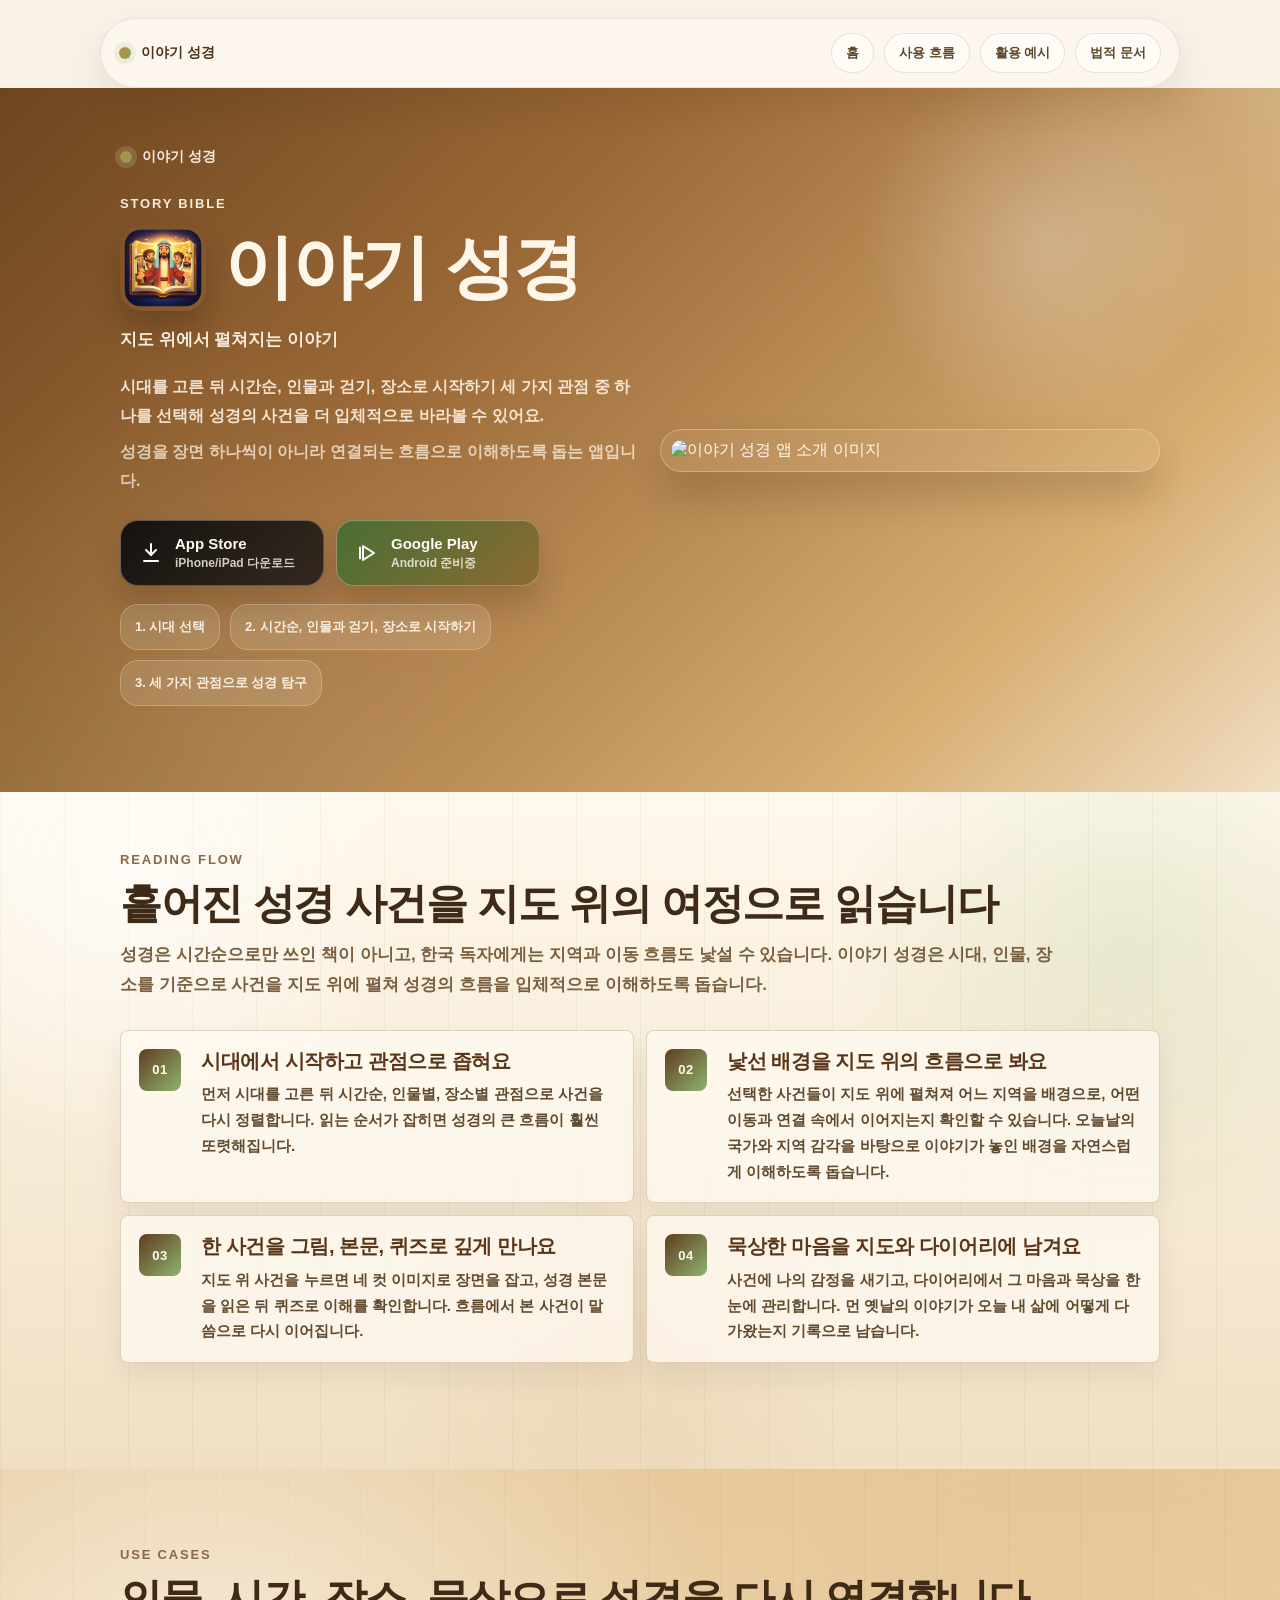
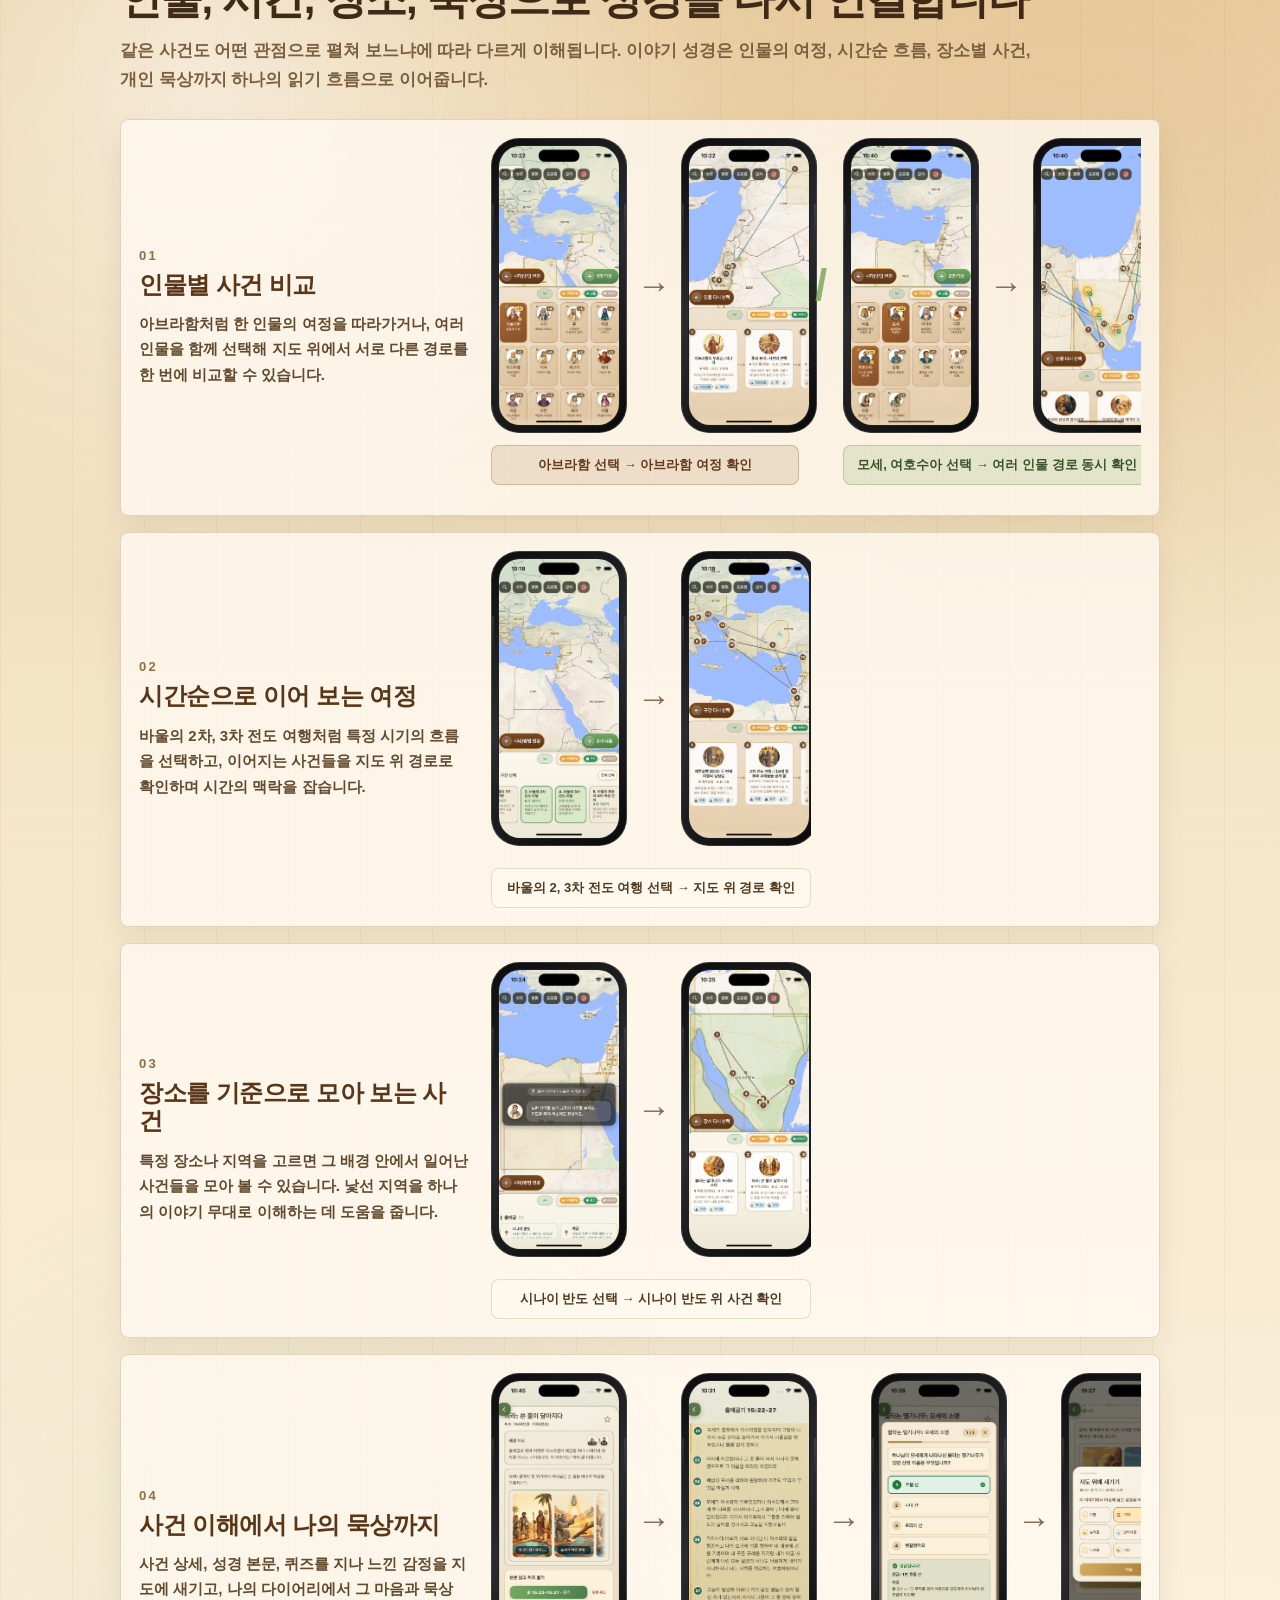
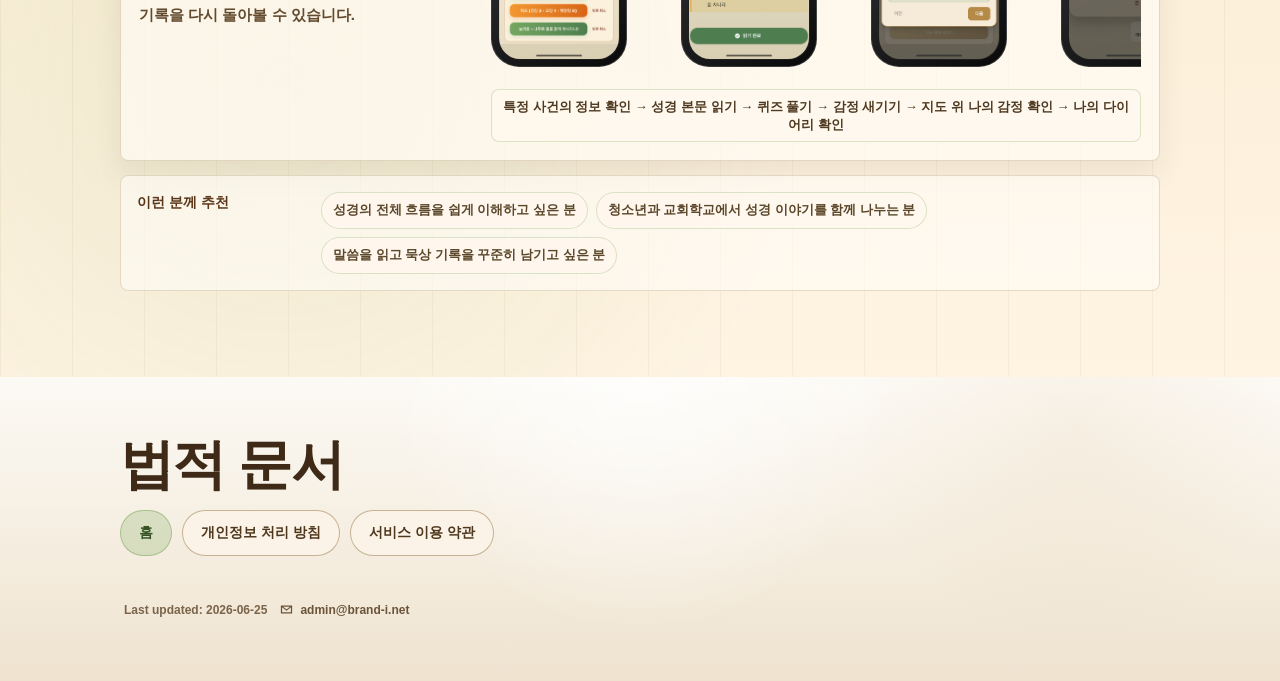
==== index.html @ 3ac899e2 "Update landing page SEO and app flow" ====
<!doctype html>
<html lang="ko">
  <head>
    <meta charset="utf-8" />
    <meta name="google-site-verification" content="6vQt-ulCkLAxdrUDoffF8EXTt1N2qZJQEj1ONTyvvmU" />
    <meta name="viewport" content="width=device-width, initial-scale=1" />
    <title>이야기 성경 - 성경 사건을 지도와 이야기로 읽는 앱</title>
    <meta
      name="description"
      content="이야기 성경은 성경 사건을 지도, 시대, 인물 흐름으로 따라가며 읽고 기록할 수 있는 성경 앱입니다."
    />
    <link rel="canonical" href="https://brand-i-admin.github.io/story-bible-pages/" />
    <link rel="icon" type="image/png" href="./assets/logo.png" />
    <link rel="apple-touch-icon" href="./assets/logo.png" />
    <meta name="robots" content="index,follow" />
    <meta name="theme-color" content="#6d451f" />

    <meta property="og:type" content="website" />
    <meta property="og:locale" content="ko_KR" />
    <meta property="og:site_name" content="이야기 성경" />
    <meta property="og:title" content="이야기 성경" />
    <meta
      property="og:description"
      content="성경 사건을 지도와 이야기로 따라가며 시대, 인물, 장소의 흐름으로 읽는 성경 앱입니다."
    />
    <meta property="og:url" content="https://brand-i-admin.github.io/story-bible-pages/" />
    <meta
      property="og:image"
      content="https://brand-i-admin.github.io/story-bible-pages/assets/og-image.png"
    />
    <meta property="og:image:width" content="1200" />
    <meta property="og:image:height" content="630" />
    <meta property="og:image:alt" content="이야기 성경 앱 소개 이미지" />

    <meta name="twitter:card" content="summary_large_image" />
    <meta name="twitter:title" content="이야기 성경" />
    <meta
      name="twitter:description"
      content="성경 사건을 지도와 이야기로 따라가며 시대, 인물, 장소의 흐름으로 읽는 성경 앱입니다."
    />
    <meta
      name="twitter:image"
      content="https://brand-i-admin.github.io/story-bible-pages/assets/og-image.png"
    />

    <script type="application/ld+json">
      {
        "@context": "https://schema.org",
        "@type": "SoftwareApplication",
        "name": "이야기 성경",
        "alternateName": "Story Bible",
        "applicationCategory": "EducationApplication",
        "operatingSystem": "iOS",
        "inLanguage": "ko-KR",
        "description": "이야기 성경은 성경 사건을 지도, 시대, 인물 흐름으로 따라가며 읽고 기록할 수 있는 성경 앱입니다.",
        "url": "https://brand-i-admin.github.io/story-bible-pages/",
        "downloadUrl": "https://apps.apple.com/kr/app/6761421425",
        "publisher": {
          "@type": "Organization",
          "name": "Brand-i"
        },
        "offers": {
          "@type": "Offer",
          "price": "0",
          "priceCurrency": "KRW"
        }
      }
    </script>
    <link rel="stylesheet" href="./styles.css" />
  </head>
  <body>
    <main class="page">
      <header class="top-nav">
        <div class="top-nav-inner">
          <a class="top-nav-brand" href="#home">
            <span class="brand-mark"></span>
            <span>이야기 성경</span>
          </a>
          <nav class="top-nav-links" aria-label="페이지 섹션 이동">
            <a class="top-nav-link" href="#home">홈</a>
            <a class="top-nav-link" href="#flow">사용 흐름</a>
            <a class="top-nav-link" href="#examples">활용 예시</a>
            <a class="top-nav-link" href="#legal">법적 문서</a>
          </nav>
        </div>
      </header>

      <section class="section-band band-hero" id="home">
        <div class="shell">
          <section class="promo-hero">
            <div class="brand">
              <span class="brand-mark"></span>
              <span>이야기 성경</span>
            </div>
            <div class="intro-grid">
              <div class="intro-copy">
                <p class="eyebrow">Story Bible</p>
                <div class="hero-title-lockup">
                  <img class="hero-logo" src="./assets/logo.png" alt="" />
                  <h1>이야기 성경</h1>
                </div>
                <p class="summary intro-summary">지도 위에서 펼쳐지는 이야기</p>
                <p class="intro-detail">
                  시대를 고른 뒤 시간순, 인물과 걷기, 장소로 시작하기 세 가지 관점 중 하나를
                  선택해 성경의 사건을 더 입체적으로 바라볼 수 있어요.
                </p>
                <p class="intro-detail intro-detail-soft">
                  성경을 장면 하나씩이 아니라 연결되는 흐름으로 이해하도록 돕는 앱입니다.
                </p>
                <div class="store-actions" aria-label="앱 다운로드">
                  <a
                    class="store-button store-button-primary"
                    href="https://apps.apple.com/kr/app/6761421425"
                    target="_blank"
                    rel="noopener noreferrer"
                    aria-label="App Store에서 이야기 성경 다운로드"
                  >
                    <svg class="store-icon" viewBox="0 0 24 24" aria-hidden="true">
                      <path d="M12 3v11" />
                      <path d="m7 9 5 5 5-5" />
                      <path d="M5 20h14" />
                    </svg>
                    <span>
                      <strong>App Store</strong>
                      <small>iPhone/iPad 다운로드</small>
                    </span>
                  </a>
                  <button
                    class="store-button store-button-secondary"
                    type="button"
                    data-android-wait
                    aria-label="Google Play 배포 준비중 알림 보기"
                  >
                    <svg class="store-icon" viewBox="0 0 24 24" aria-hidden="true">
                      <path d="M8 5v14l11-7z" />
                      <path d="M5 6.5v11" />
                    </svg>
                    <span>
                      <strong>Google Play</strong>
                      <small>Android 준비중</small>
                    </span>
                  </button>
                </div>
                <div class="meta-row">
                  <span class="meta-pill">1. 시대 선택</span>
                  <span class="meta-pill">2. 시간순, 인물과 걷기, 장소로 시작하기</span>
                  <span class="meta-pill">3. 세 가지 관점으로 성경 탐구</span>
                </div>
              </div>
              <figure class="intro-visual">
                <img src="./assets/0_app_description.png" alt="이야기 성경 앱 소개 이미지" />
              </figure>
            </div>
          </section>
        </div>
      </section>

      <section class="section-band band-flow" id="flow">
        <div class="shell">
          <section class="story-flow" aria-labelledby="flow-title">
            <div class="section-header flow-header">
              <p class="eyebrow">Reading Flow</p>
              <h2 id="flow-title">흩어진 성경 사건을 지도 위의 여정으로 읽습니다</h2>
              <p class="section-summary">
                성경은 시간순으로만 쓰인 책이 아니고, 한국 독자에게는 지역과 이동 흐름도 낯설 수
                있습니다. 이야기 성경은 시대, 인물, 장소를 기준으로 사건을 지도 위에 펼쳐 성경의
                흐름을 입체적으로 이해하도록 돕습니다.
              </p>
            </div>

            <div class="flow-layout">
              <div class="flow-steps" aria-label="이야기 성경 사용 흐름">
                <article class="flow-step">
                  <span class="flow-step-index">01</span>
                  <div>
                    <h3>시대에서 시작하고 관점으로 좁혀요</h3>
                    <p>
                      먼저 시대를 고른 뒤 시간순, 인물별, 장소별 관점으로 사건을 다시 정렬합니다.
                      읽는 순서가 잡히면 성경의 큰 흐름이 훨씬 또렷해집니다.
                    </p>
                  </div>
                </article>

                <article class="flow-step">
                  <span class="flow-step-index">02</span>
                  <div>
                    <h3>낯선 배경을 지도 위의 흐름으로 봐요</h3>
                    <p>
                      선택한 사건들이 지도 위에 펼쳐져 어느 지역을 배경으로, 어떤 이동과 연결 속에서
                      이어지는지 확인할 수 있습니다. 오늘날의 국가와 지역 감각을 바탕으로 이야기가
                      놓인 배경을 자연스럽게 이해하도록 돕습니다.
                    </p>
                  </div>
                </article>

                <article class="flow-step">
                  <span class="flow-step-index">03</span>
                  <div>
                    <h3>한 사건을 그림, 본문, 퀴즈로 깊게 만나요</h3>
                    <p>
                      지도 위 사건을 누르면 네 컷 이미지로 장면을 잡고, 성경 본문을 읽은 뒤 퀴즈로
                      이해를 확인합니다. 흐름에서 본 사건이 말씀으로 다시 이어집니다.
                    </p>
                  </div>
                </article>

                <article class="flow-step">
                  <span class="flow-step-index">04</span>
                  <div>
                    <h3>묵상한 마음을 지도와 다이어리에 남겨요</h3>
                    <p>
                      사건에 나의 감정을 새기고, 다이어리에서 그 마음과 묵상을 한눈에 관리합니다.
                      먼 옛날의 이야기가 오늘 내 삶에 어떻게 다가왔는지 기록으로 남습니다.
                    </p>
                  </div>
                </article>
              </div>

            </div>
          </section>
        </div>
      </section>

      <section class="section-band band-examples" id="examples">
        <div class="shell">
          <section class="flow-examples" aria-labelledby="examples-title">
              <div class="section-header examples-header">
                <p class="eyebrow">Use Cases</p>
                <h2 id="examples-title">인물, 시간, 장소, 묵상으로 성경을 다시 연결합니다</h2>
                <p class="section-summary">
                  같은 사건도 어떤 관점으로 펼쳐 보느냐에 따라 다르게 이해됩니다. 이야기 성경은
                  인물의 여정, 시간순 흐름, 장소별 사건, 개인 묵상까지 하나의 읽기 흐름으로 이어줍니다.
                </p>
              </div>

              <article class="example-block">
                <div class="example-copy">
                  <p class="feature-index">01</p>
                  <h3>인물별 사건 비교</h3>
                  <p>
                    아브라함처럼 한 인물의 여정을 따라가거나, 여러 인물을 함께 선택해 지도 위에서
                    서로 다른 경로를 한 번에 비교할 수 있습니다.
                  </p>
                </div>
                <div class="example-shots example-shots-four example-shots-paired">
                  <div class="example-pair">
                    <div class="example-pair-row">
                      <figure class="example-shot">
                        <div class="device-frame">
                          <img src="./assets/1_abraham_selected.png" alt="아브라함 인물을 선택하는 화면" loading="lazy" />
                        </div>
                      </figure>
                      <span class="example-connector" aria-hidden="true">→</span>
                      <figure class="example-shot">
                        <div class="device-frame">
                          <img src="./assets/1_abraham_path.png" alt="아브라함의 여정이 지도 위에 표시된 화면" loading="lazy" />
                        </div>
                      </figure>
                    </div>
                    <p class="example-flow-label example-flow-label-primary">아브라함 선택 → 아브라함 여정 확인</p>
                  </div>
                  <span class="example-connector example-separator example-pair-separator" aria-hidden="true">/</span>
                  <div class="example-pair">
                    <div class="example-pair-row">
                      <figure class="example-shot">
                        <div class="device-frame">
                          <img src="./assets/1_multi_people_selected.png" alt="여러 인물을 함께 선택하는 화면" loading="lazy" />
                        </div>
                      </figure>
                      <span class="example-connector" aria-hidden="true">→</span>
                      <figure class="example-shot">
                        <div class="device-frame">
                          <img src="./assets/1_multi_people_path_on_map.png" alt="여러 인물의 경로가 지도 위에 함께 펼쳐진 화면" loading="lazy" />
                        </div>
                      </figure>
                    </div>
                    <p class="example-flow-label example-flow-label-secondary">모세, 여호수아 선택 → 여러 인물 경로 동시 확인</p>
                  </div>
                </div>
              </article>

              <article class="example-block">
                <div class="example-copy">
                  <p class="feature-index">02</p>
                  <h3>시간순으로 이어 보는 여정</h3>
                  <p>
                    바울의 2차, 3차 전도 여행처럼 특정 시기의 흐름을 선택하고, 이어지는 사건들을
                    지도 위 경로로 확인하며 시간의 맥락을 잡습니다.
                  </p>
                </div>
                <div class="example-shots example-shots-two example-shots-stacked">
                  <div class="example-pair-row">
                    <figure class="example-shot">
                      <div class="device-frame">
                        <img src="./assets/2_paul_second_third_missionary_journey_menus.png" alt="바울의 2차와 3차 전도 여행을 선택한 메뉴 화면" loading="lazy" />
                      </div>
                    </figure>
                    <span class="example-connector" aria-hidden="true">→</span>
                    <figure class="example-shot">
                      <div class="device-frame">
                        <img src="./assets/2_paul_second_third_missionary_journey_on_map.png" alt="바울의 2차와 3차 전도 여행이 지도 위에 표시된 화면" loading="lazy" />
                      </div>
                    </figure>
                  </div>
                  <p class="example-flow-label">바울의 2, 3차 전도 여행 선택 → 지도 위 경로 확인</p>
                </div>
              </article>

              <article class="example-block">
                <div class="example-copy">
                  <p class="feature-index">03</p>
                  <h3>장소를 기준으로 모아 보는 사건</h3>
                  <p>
                    특정 장소나 지역을 고르면 그 배경 안에서 일어난 사건들을 모아 볼 수 있습니다.
                    낯선 지역을 하나의 이야기 무대로 이해하는 데 도움을 줍니다.
                  </p>
                </div>
                <div class="example-shots example-shots-two example-shots-stacked">
                  <div class="example-pair-row">
                    <figure class="example-shot">
                      <div class="device-frame">
                        <img src="./assets/3_location.png" alt="장소를 선택할 수 있는 화면" loading="lazy" />
                      </div>
                    </figure>
                    <span class="example-connector" aria-hidden="true">→</span>
                    <figure class="example-shot">
                      <div class="device-frame">
                        <img src="./assets/3_selected_location_on_map.png" alt="선택한 장소 안의 사건들이 지도 위에 표시된 화면" loading="lazy" />
                      </div>
                    </figure>
                  </div>
                  <p class="example-flow-label">시나이 반도 선택 → 시나이 반도 위 사건 확인</p>
                </div>
              </article>

              <article class="example-block example-block-wide">
                <div class="example-copy">
                  <p class="feature-index">04</p>
                  <h3>사건 이해에서 나의 묵상까지</h3>
                  <p>
                    사건 상세, 성경 본문, 퀴즈를 지나 느낀 감정을 지도에 새기고, 나의 다이어리에서
                    그 마음과 묵상 기록을 다시 돌아볼 수 있습니다.
                  </p>
                </div>
                <div class="example-shots example-shots-six example-shots-stacked">
                  <div class="example-pair-row">
                    <figure class="example-shot">
                      <div class="device-frame">
                        <img src="./assets/4_0_event_deatils.png" alt="사건 상세보기 화면" loading="lazy" />
                      </div>
                    </figure>
                    <span class="example-connector" aria-hidden="true">→</span>
                    <figure class="example-shot">
                      <div class="device-frame">
                        <img src="./assets/4_1_bible_verse.png" alt="사건의 성경 구절을 표시하는 화면" loading="lazy" />
                      </div>
                    </figure>
                    <span class="example-connector" aria-hidden="true">→</span>
                    <figure class="example-shot">
                      <div class="device-frame">
                        <img src="./assets/4_2_quizz.png" alt="사건 본문에 대한 퀴즈 화면" loading="lazy" />
                      </div>
                    </figure>
                    <span class="example-connector" aria-hidden="true">→</span>
                    <figure class="example-shot">
                      <div class="device-frame">
                        <img src="./assets/4_3_emotion_selected.png" alt="본문과 퀴즈를 읽고 느낀 감정을 선택하는 화면" loading="lazy" />
                      </div>
                    </figure>
                    <span class="example-connector" aria-hidden="true">→</span>
                    <figure class="example-shot">
                      <div class="device-frame">
                        <img src="./assets/4_4_emotion_on_map.png" alt="선택한 감정이 지도 위 사건에 새겨진 화면" loading="lazy" />
                      </div>
                    </figure>
                    <span class="example-connector" aria-hidden="true">→</span>
                    <figure class="example-shot">
                      <div class="device-frame">
                        <img src="./assets/4_5_diary.png" alt="사건에 새긴 감정들을 다이어리에서 확인하는 화면" loading="lazy" />
                      </div>
                    </figure>
                  </div>
                  <p class="example-flow-label">
                    특정 사건의 정보 확인 → 성경 본문 읽기 → 퀴즈 풀기 → 감정 새기기 → 지도 위 나의
                    감정 확인 → 나의 다이어리 확인
                  </p>
                </div>
              </article>
            </section>

            <div class="flow-audience" aria-label="이런 분께 추천">
              <p class="flow-audience-label">이런 분께 추천</p>
              <div class="flow-audience-list">
                <span>성경의 전체 흐름을 쉽게 이해하고 싶은 분</span>
                <span>청소년과 교회학교에서 성경 이야기를 함께 나누는 분</span>
                <span>말씀을 읽고 묵상 기록을 꾸준히 남기고 싶은 분</span>
              </div>
            </div>
        </div>
      </section>

      <section class="section-band band-legal" id="legal">
        <div class="shell">
          <section class="hero legal-links-only" aria-label="법적 문서와 지원 안내">
            <h1>법적 문서</h1>
            <div class="link-row">
              <span class="button-link is-current" aria-current="page">홈</span>
              <a class="button-link" href="./privacy-policy.html">개인정보 처리 방침</a>
              <a class="button-link" href="./terms-of-service.html">서비스 이용 약관</a>
            </div>
          </section>

          <p class="footer">
            <span>Last updated: 2026-06-25</span>
            <a class="footer-contact" href="mailto:admin@brand-i.net">
              <svg class="footer-icon" viewBox="0 0 24 24" aria-hidden="true">
                <path d="M4 6.5h16v11H4z" />
                <path d="m4.5 7 7.5 6 7.5-6" />
              </svg>
              <span>admin@brand-i.net</span>
            </a>
          </p>
        </div>
      </section>
    </main>
    <div
      class="release-dialog"
      data-android-dialog
      hidden
      role="dialog"
      aria-modal="true"
      aria-labelledby="android-dialog-title"
    >
      <div class="release-dialog-panel">
        <button class="dialog-close" type="button" data-android-close aria-label="팝업 닫기">
          <svg viewBox="0 0 24 24" aria-hidden="true">
            <path d="M6 6l12 12" />
            <path d="M18 6 6 18" />
          </svg>
        </button>
        <p class="eyebrow">Google Play</p>
        <h2 id="android-dialog-title">안드로이드 배포 준비중</h2>
        <p>안드로이드 앱은 현재 배포 준비중입니다.</p>
        <div class="dialog-actions">
          <button class="button-link primary" type="button" data-android-close>확인</button>
        </div>
      </div>
    </div>
    <script>
      const androidButton = document.querySelector("[data-android-wait]");
      const androidDialog = document.querySelector("[data-android-dialog]");

      if (androidButton && androidDialog) {
        const closeAndroidDialog = () => {
          androidDialog.hidden = true;
          document.body.classList.remove("is-dialog-open");
          androidButton.focus();
        };

        androidButton.addEventListener("click", () => {
          androidDialog.hidden = false;
          document.body.classList.add("is-dialog-open");
          androidDialog.querySelector("[data-android-close]").focus();
        });

        androidDialog.addEventListener("click", (event) => {
          if (event.target === androidDialog || event.target.closest("[data-android-close]")) {
            closeAndroidDialog();
          }
        });

        document.addEventListener("keydown", (event) => {
          if (event.key === "Escape" && !androidDialog.hidden) {
            closeAndroidDialog();
          }
        });
      }
    </script>
  </body>
</html>
---- styles.css ----
:root {
  --bg-top: #f9f1e1;
  --bg-bottom: #ead3ac;
  --paper: rgba(251, 244, 232, 0.94);
  --paper-strong: rgba(247, 238, 220, 0.98);
  --line: rgba(151, 117, 72, 0.58);
  --text: #3f2a17;
  --muted: #7a6040;
  --accent: #c8873d;
  --accent-olive: #7ba85a;
  --shadow: rgba(42, 24, 8, 0.18);
  --shadow-soft: rgba(42, 24, 8, 0.1);
  --hero-brown: #5a3518;
  --hero-cream: #fff6ea;
}

* {
  box-sizing: border-box;
}

html,
body {
  margin: 0;
  padding: 0;
  min-height: 100%;
  font-family: "Pretendard", "Apple SD Gothic Neo", "Noto Sans KR", sans-serif;
  color: var(--text);
  background: #f7f1e7;
  overflow-wrap: break-word;
}

html {
  scroll-behavior: smooth;
}

body::before {
  content: "";
  position: fixed;
  inset: 0;
  pointer-events: none;
  background-image:
    linear-gradient(rgba(184, 137, 85, 0.08) 1px, transparent 1px),
    linear-gradient(90deg, rgba(184, 137, 85, 0.08) 1px, transparent 1px);
  background-size: 38px 38px;
  opacity: 0.18;
}

body.is-dialog-open {
  overflow: hidden;
}

.page {
  position: relative;
}

.top-nav {
  position: sticky;
  top: 0;
  z-index: 20;
  padding: 18px 20px 0;
}

.top-nav-inner {
  display: flex;
  flex-wrap: wrap;
  align-items: center;
  justify-content: space-between;
  gap: 16px;
  max-width: 1080px;
  margin: 0 auto;
  padding: 14px 18px;
  border: 1px solid rgba(151, 117, 72, 0.18);
  border-radius: 999px;
  background: rgba(255, 249, 241, 0.72);
  box-shadow: 0 18px 36px rgba(42, 24, 8, 0.08);
  backdrop-filter: blur(14px);
}

.top-nav-brand {
  display: inline-flex;
  align-items: center;
  gap: 10px;
  color: #4b341a;
  text-decoration: none;
  font-size: 14px;
  font-weight: 900;
}

.top-nav-links {
  display: flex;
  flex-wrap: wrap;
  justify-content: flex-end;
  gap: 10px;
}

.top-nav-link {
  display: inline-flex;
  align-items: center;
  min-height: 40px;
  padding: 0 14px;
  border-radius: 999px;
  border: 1px solid rgba(151, 117, 72, 0.18);
  background: rgba(255, 252, 247, 0.86);
  color: #5b472a;
  text-decoration: none;
  font-size: 13px;
  font-weight: 800;
}

.top-nav-link:hover {
  border-color: rgba(123, 168, 90, 0.42);
  background: rgba(255, 248, 238, 0.96);
}

.section-band {
  position: relative;
  overflow: hidden;
  scroll-margin-top: 96px;
}

.section-band::before {
  content: "";
  position: absolute;
  inset: 0;
  pointer-events: none;
  opacity: 0.9;
}

.band-hero {
  background:
    radial-gradient(circle at top right, rgba(255, 245, 227, 0.24), transparent 18%),
    radial-gradient(circle at bottom left, rgba(123, 168, 90, 0.1), transparent 26%),
    linear-gradient(135deg, #6d451f 0%, #9a6836 34%, #d8ae73 78%, #f1dec2 100%);
}

.band-hero::before {
  background:
    radial-gradient(circle at 82% 22%, rgba(255, 255, 255, 0.3), transparent 16%),
    radial-gradient(circle at 18% 76%, rgba(255, 248, 238, 0.08), transparent 24%);
}

.band-flow {
  background:
    linear-gradient(90deg, rgba(123, 168, 90, 0.09) 0 1px, transparent 1px 100%),
    linear-gradient(180deg, #fff8ec 0%, #f0dfc3 100%);
  background-size:
    64px 64px,
    auto;
}

.band-flow::before {
  background:
    radial-gradient(circle at 10% 12%, rgba(255, 255, 255, 0.7), transparent 22%),
    radial-gradient(circle at 88% 24%, rgba(123, 168, 90, 0.16), transparent 24%),
    radial-gradient(circle at 48% 88%, rgba(200, 135, 61, 0.1), transparent 28%);
}

.band-examples {
  background:
    linear-gradient(90deg, rgba(151, 117, 72, 0.075) 0 1px, transparent 1px 100%),
    linear-gradient(180deg, #e6c899 0%, #f4e5c7 40%, #fff4e2 100%);
  background-size:
    72px 72px,
    auto;
}

.band-examples::before {
  background:
    radial-gradient(circle at 16% 10%, rgba(255, 255, 255, 0.62), transparent 24%),
    radial-gradient(circle at 84% 18%, rgba(200, 135, 61, 0.12), transparent 22%),
    radial-gradient(circle at 22% 86%, rgba(123, 168, 90, 0.12), transparent 26%);
}

.band-showcase {
  background:
    radial-gradient(circle at top right, rgba(255, 251, 245, 0.92), transparent 28%),
    linear-gradient(180deg, #f6efe4 0%, #ead7b6 100%);
}

.band-showcase::before {
  background:
    radial-gradient(circle at 18% 18%, rgba(255, 255, 255, 0.36), transparent 18%),
    radial-gradient(circle at 88% 70%, rgba(123, 168, 90, 0.1), transparent 24%);
}

.band-legal {
  background:
    radial-gradient(circle at top center, rgba(255, 255, 255, 0.72), transparent 36%),
    linear-gradient(180deg, #fcfaf5 0%, #efe3cf 100%);
}

.band-legal::before {
  background: radial-gradient(circle at 84% 16%, rgba(200, 135, 61, 0.08), transparent 20%);
}

.shell {
  position: relative;
  z-index: 1;
  max-width: 1080px;
  margin: 0 auto;
  padding: 40px 20px 64px;
}

.band-flow .shell {
  padding-bottom: 86px;
}

.band-examples .shell {
  padding-top: 78px;
  padding-bottom: 86px;
}

.promo-hero,
.showcase,
.hero {
  padding: 20px 0;
  border: 0;
  border-radius: 0;
  background: transparent;
  box-shadow: none;
}

.promo-hero {
  position: relative;
  overflow: visible;
  min-height: 600px;
  color: var(--hero-cream);
}

.promo-hero .brand,
.promo-hero .summary,
.promo-hero .eyebrow,
.promo-hero .meta-pill {
  color: rgba(255, 248, 238, 0.92);
}

.promo-hero .meta-pill {
  border-color: rgba(255, 248, 238, 0.22);
  background: rgba(255, 248, 238, 0.12);
}

.promo-hero .brand-mark {
  box-shadow: 0 0 0 5px rgba(255, 246, 231, 0.14);
}

.intro-grid {
  display: grid;
  grid-template-columns: minmax(0, 1.08fr) minmax(360px, 500px);
  gap: 22px;
  align-items: center;
  margin-top: 12px;
  min-width: 0;
}

.intro-copy {
  position: relative;
  z-index: 1;
  min-width: 0;
}

.promo-hero h1 {
  max-width: 660px;
  font-size: clamp(42px, 5.6vw, 70px);
  line-height: 1.02;
}

.hero-title-lockup {
  display: flex;
  align-items: center;
  gap: 18px;
  max-width: 760px;
  min-width: 0;
}

.hero-logo {
  flex: 0 0 auto;
  width: clamp(60px, 7vw, 86px);
  height: clamp(60px, 7vw, 86px);
  border-radius: 22px;
  box-shadow: 0 18px 28px rgba(42, 24, 8, 0.26);
}

.eyebrow {
  margin: 0 0 14px;
  font-size: 13px;
  font-weight: 900;
  letter-spacing: 0.14em;
  text-transform: uppercase;
  color: #876949;
}

.intro-summary {
  max-width: 640px;
  font-size: clamp(19px, 2vw, 25px);
  line-height: 1.5;
  color: rgba(255, 248, 238, 0.94);
}

.intro-detail {
  max-width: 560px;
  margin: 18px 0 0;
  font-size: 16px;
  line-height: 1.8;
  color: rgba(255, 245, 231, 0.88);
  font-weight: 700;
}

.intro-detail-soft {
  margin-top: 8px;
  color: rgba(255, 245, 231, 0.72);
}

.intro-visual {
  min-width: 0;
  margin: 0;
  padding: 10px;
  border-radius: 28px;
  border: 1px solid rgba(255, 239, 214, 0.32);
  background: rgba(255, 248, 238, 0.06);
  box-shadow: 0 24px 38px rgba(42, 24, 8, 0.18);
  backdrop-filter: blur(6px);
  overflow: hidden;
}

.intro-visual img {
  display: block;
  width: 100%;
  max-width: 100%;
  border-radius: 20px;
  object-fit: cover;
}

.brand {
  display: inline-flex;
  align-items: center;
  gap: 10px;
  margin-bottom: 18px;
  font-size: 14px;
  font-weight: 800;
  color: var(--muted);
}

.brand-mark {
  width: 12px;
  height: 12px;
  border-radius: 999px;
  background: linear-gradient(135deg, var(--accent), var(--accent-olive));
  box-shadow: 0 0 0 5px rgba(123, 168, 90, 0.12);
}

h1 {
  margin: 0;
  font-size: clamp(34px, 6vw, 54px);
  line-height: 1.02;
  letter-spacing: -0.03em;
}

.summary {
  margin: 14px 0 0;
  max-width: 760px;
  font-size: 17px;
  line-height: 1.75;
  color: var(--muted);
  font-weight: 700;
}

.meta-row,
.link-row {
  display: flex;
  flex-wrap: wrap;
  gap: 10px;
  margin-top: 18px;
}

.meta-pill {
  display: inline-flex;
  align-items: center;
  min-height: 46px;
  padding: 10px 14px;
  border-radius: 18px;
  border: 1px solid rgba(123, 168, 90, 0.4);
  background: rgba(248, 244, 232, 0.9);
  font-size: 13px;
  font-weight: 800;
  line-height: 1.45;
  color: #5b472a;
}

.store-actions {
  display: flex;
  flex-wrap: wrap;
  gap: 12px;
  margin-top: 24px;
}

.store-button {
  appearance: none;
  display: inline-flex;
  align-items: center;
  justify-content: flex-start;
  gap: 12px;
  min-height: 66px;
  min-width: 204px;
  padding: 12px 18px;
  border: 1px solid rgba(255, 248, 238, 0.28);
  border-radius: 18px;
  box-shadow: 0 18px 30px rgba(42, 24, 8, 0.18);
  color: #fffdf7;
  font: inherit;
  text-align: left;
  text-decoration: none;
  cursor: pointer;
  transition:
    transform 160ms ease,
    box-shadow 160ms ease,
    border-color 160ms ease;
}

.store-button:hover {
  transform: translateY(-2px);
  border-color: rgba(255, 248, 238, 0.46);
  box-shadow: 0 22px 38px rgba(42, 24, 8, 0.22);
}

.store-button:focus-visible {
  outline: 3px solid rgba(255, 248, 238, 0.72);
  outline-offset: 3px;
}

.store-button-primary {
  background: linear-gradient(135deg, #15120f, #34291f);
}

.store-button-secondary {
  background: linear-gradient(135deg, #486f35, #8b6a32);
}

.store-icon {
  flex: 0 0 auto;
  width: 24px;
  height: 24px;
  fill: none;
  stroke: currentColor;
  stroke-width: 2;
  stroke-linecap: round;
  stroke-linejoin: round;
}

.store-button span {
  display: grid;
  gap: 3px;
  min-width: 0;
}

.store-button strong,
.store-button small {
  display: block;
}

.store-button strong {
  font-size: 15px;
  font-weight: 900;
  line-height: 1.15;
}

.store-button small {
  font-size: 12px;
  font-weight: 800;
  line-height: 1.25;
  color: rgba(255, 253, 247, 0.78);
}

.showcase {
  background: transparent;
}

.story-flow {
  padding: 20px 0;
}

.section-header {
  max-width: 900px;
}

.section-header h2 {
  margin: 0;
  font-size: 42px;
  line-height: 1.08;
  letter-spacing: -0.03em;
}

.section-summary {
  margin: 14px 0 0;
  font-size: 17px;
  line-height: 1.75;
  color: var(--muted);
  font-weight: 700;
}

.flow-header {
  max-width: 940px;
}

.flow-layout {
  display: grid;
  grid-template-columns: 1fr;
  gap: 0;
  align-items: start;
  margin-top: 30px;
}

.flow-steps {
  display: grid;
  grid-template-columns: repeat(2, minmax(0, 1fr));
  gap: 12px;
  min-width: 0;
}

.flow-step {
  display: grid;
  grid-template-columns: 48px minmax(0, 1fr);
  gap: 14px;
  align-items: start;
  padding: 18px;
  border: 1px solid rgba(151, 117, 72, 0.28);
  border-radius: 8px;
  background: rgba(255, 250, 242, 0.74);
  box-shadow: 0 14px 28px rgba(42, 24, 8, 0.07);
}

.flow-step-index {
  display: inline-flex;
  align-items: center;
  justify-content: center;
  width: 42px;
  height: 42px;
  border-radius: 8px;
  background: linear-gradient(135deg, rgba(90, 53, 24, 0.96), rgba(123, 168, 90, 0.86));
  color: #fff8ec;
  font-size: 13px;
  font-weight: 900;
  letter-spacing: 0.04em;
}

.flow-step h3 {
  margin: 0;
  color: var(--hero-brown);
  font-size: 20px;
  line-height: 1.22;
  letter-spacing: -0.02em;
}

.flow-step p {
  margin: 8px 0 0;
  color: #624a2e;
  font-size: 15px;
  font-weight: 700;
  line-height: 1.72;
}

.flow-visuals {
  display: grid;
  grid-template-columns: repeat(3, minmax(0, 1fr));
  gap: 12px;
  align-items: start;
  justify-items: center;
  width: 100%;
  max-width: 100%;
  min-width: 0;
  padding: 18px;
  border: 1px solid rgba(151, 117, 72, 0.24);
  border-radius: 8px;
  background: rgba(255, 250, 242, 0.68);
  box-shadow: 0 14px 28px rgba(42, 24, 8, 0.07);
  overflow: hidden;
}

.flow-device {
  display: grid;
  justify-items: center;
  gap: 8px;
  min-width: 0;
  margin: 0;
}

.flow-device-map {
  grid-column: 1 / -1;
}

.flow-device .device-frame {
  width: min(100%, 96px);
  aspect-ratio: 983 / 2023;
  padding: 5px;
  border-radius: 24px;
  overflow: hidden;
}

.flow-device-map .device-frame {
  width: min(100%, 170px);
  padding: 7px;
  border-radius: 30px;
}

.flow-device .device-frame img {
  height: 100%;
  object-fit: cover;
  border-radius: 19px;
}

.flow-device-map .device-frame img {
  border-radius: 24px;
}

.flow-device figcaption {
  margin: 0;
  color: #6a5132;
  font-size: 12px;
  font-weight: 900;
  line-height: 1.35;
  text-align: center;
}

.flow-benefits {
  display: grid;
  grid-template-columns: repeat(3, minmax(0, 1fr));
  gap: 12px;
  margin-top: 26px;
}

.flow-benefit {
  min-width: 0;
  padding: 16px;
  border: 1px solid rgba(123, 168, 90, 0.32);
  border-radius: 8px;
  background: rgba(252, 247, 238, 0.74);
}

.flow-benefit strong {
  display: block;
  color: #355324;
  font-size: 15px;
  font-weight: 900;
  line-height: 1.3;
}

.flow-benefit span {
  display: block;
  margin-top: 7px;
  color: #624a2e;
  font-size: 14px;
  font-weight: 700;
  line-height: 1.6;
}

.flow-audience {
  display: grid;
  grid-template-columns: 170px minmax(0, 1fr);
  gap: 14px;
  align-items: start;
  margin-top: 14px;
  padding: 16px;
  border: 1px solid rgba(151, 117, 72, 0.24);
  border-radius: 8px;
  background: rgba(255, 252, 247, 0.62);
}

.flow-audience-label {
  margin: 0;
  color: var(--hero-brown);
  font-size: 14px;
  font-weight: 900;
  line-height: 1.5;
}

.flow-audience-list {
  display: flex;
  flex-wrap: wrap;
  gap: 8px;
  min-width: 0;
}

.flow-audience-list span {
  display: inline-flex;
  align-items: center;
  min-height: 36px;
  padding: 8px 11px;
  border: 1px solid rgba(123, 168, 90, 0.28);
  border-radius: 999px;
  background: rgba(255, 248, 238, 0.88);
  color: #5b472a;
  font-size: 13px;
  font-weight: 800;
  line-height: 1.45;
}

.flow-examples {
  margin-top: 0;
  scroll-margin-top: 110px;
}

.examples-header {
  max-width: 920px;
}

.example-block {
  display: grid;
  grid-template-columns: minmax(260px, 330px) minmax(0, 1fr);
  gap: 22px;
  align-items: center;
  margin-top: 16px;
  padding: 18px;
  border: 1px solid rgba(151, 117, 72, 0.26);
  border-radius: 8px;
  background: rgba(255, 250, 242, 0.76);
  box-shadow: 0 14px 28px rgba(42, 24, 8, 0.07);
}

.examples-header + .example-block {
  margin-top: 24px;
}

.example-copy {
  min-width: 0;
}

.example-copy h3 {
  margin: 8px 0 0;
  color: var(--hero-brown);
  font-size: 24px;
  line-height: 1.18;
  letter-spacing: -0.02em;
}

.example-copy > p:not(.feature-index) {
  margin: 12px 0 0;
  color: #624a2e;
  font-size: 15px;
  font-weight: 700;
  line-height: 1.7;
}

.example-sequence {
  display: grid;
  gap: 8px;
  margin: 14px 0 0;
  padding: 0;
  list-style: none;
}

.example-sequence li {
  padding: 9px 10px;
  border: 1px solid rgba(123, 168, 90, 0.24);
  border-radius: 8px;
  background: rgba(255, 248, 238, 0.58);
  color: #4f3a21;
  font-size: 13px;
  font-weight: 900;
  line-height: 1.5;
}

.example-shots {
  --example-shot-width: 136px;
  --example-two-flow-width: 320px;
  display: flex;
  gap: 8px;
  align-items: center;
  min-width: 0;
  padding: 0 0 12px;
  background: transparent;
  box-shadow: none;
  overflow-x: auto;
  overflow-y: hidden;
  overscroll-behavior-x: contain;
  scroll-snap-type: x proximity;
  scrollbar-width: thin;
  scrollbar-color: rgba(123, 168, 90, 0.85) rgba(255, 248, 238, 0.9);
}

.example-shots-paired {
  align-items: stretch;
}

.example-pair {
  display: grid;
  flex: 0 0 308px;
  gap: 12px;
  min-width: 0;
}

.example-flow-label {
  display: flex;
  align-items: center;
  justify-content: center;
  min-height: 40px;
  margin: 0;
  padding: 8px 11px;
  border: 1px solid rgba(123, 168, 90, 0.28);
  border-radius: 8px;
  background: rgba(255, 248, 238, 0.86);
  color: #4f3a21;
  font-size: 13px;
  font-weight: 900;
  line-height: 1.35;
  text-align: center;
}

.example-flow-label-primary {
  border-color: rgba(151, 94, 39, 0.3);
  background: rgba(149, 94, 39, 0.14);
  color: #623a1c;
}

.example-flow-label-secondary {
  border-color: rgba(98, 137, 69, 0.32);
  background: rgba(123, 168, 90, 0.18);
  color: #385326;
}

.example-pair-row {
  display: flex;
  align-items: center;
  gap: 10px;
  min-width: 0;
}

.example-pair-row .example-shot {
  flex: 0 0 var(--example-shot-width);
}

.example-shots-stacked {
  display: grid;
  gap: 10px;
  padding-bottom: 0;
  overflow: hidden;
}

.example-shots-stacked .example-pair-row {
  padding-bottom: 12px;
  overflow-x: auto;
  overflow-y: hidden;
  overscroll-behavior-x: contain;
  scroll-snap-type: x proximity;
  scrollbar-width: thin;
  scrollbar-color: rgba(123, 168, 90, 0.85) rgba(255, 248, 238, 0.9);
}

.example-shots-two .example-pair-row,
.example-shots-two .example-flow-label {
  width: var(--example-two-flow-width);
  max-width: 100%;
}

.example-shots-stacked .example-pair-row::-webkit-scrollbar {
  height: 9px;
}

.example-shots-stacked .example-pair-row::-webkit-scrollbar-thumb {
  border-radius: 999px;
  background: linear-gradient(90deg, rgba(123, 168, 90, 0.95), rgba(200, 135, 61, 0.9));
}

.example-shots-stacked .example-pair-row::-webkit-scrollbar-track {
  border-radius: 999px;
  background: rgba(255, 248, 238, 0.9);
}

.example-shots::-webkit-scrollbar {
  height: 9px;
}

.example-shots::-webkit-scrollbar-thumb {
  border-radius: 999px;
  background: linear-gradient(90deg, rgba(123, 168, 90, 0.95), rgba(200, 135, 61, 0.9));
}

.example-shots::-webkit-scrollbar-track {
  border-radius: 999px;
  background: rgba(255, 248, 238, 0.9);
}

.example-shot {
  display: grid;
  justify-items: center;
  gap: 8px;
  flex: 0 0 var(--example-shot-width);
  min-width: 0;
  margin: 0;
  scroll-snap-align: start;
}

.example-connector {
  flex: 0 0 28px;
  align-self: center;
  margin-bottom: 0;
  color: rgba(90, 53, 24, 0.72);
  font-size: 34px;
  font-weight: 900;
  line-height: 1;
  text-align: center;
}

.example-separator {
  color: rgba(123, 168, 90, 0.84);
  font-size: 44px;
}

.example-pair-separator {
  transform: translateY(-26px);
}

.example-shot .device-frame {
  width: 100%;
  aspect-ratio: 1179 / 2556;
  padding: 6px;
  border-radius: 28px;
  overflow: hidden;
  box-shadow: none;
}

.example-shot .device-frame img {
  height: 100%;
  object-fit: cover;
  border-radius: 22px;
  box-shadow: none;
}

.example-shot figcaption {
  margin: 0;
  color: #6a5132;
  font-size: 12px;
  font-weight: 900;
  line-height: 1.35;
  text-align: center;
}

.feature-scroll {
  display: grid;
  grid-auto-flow: column;
  grid-auto-columns: 314px;
  gap: 16px;
  margin-top: 24px;
  padding: 2px 8px 18px 2px;
  overflow-x: auto;
  overflow-y: hidden;
  overscroll-behavior-x: contain;
  scroll-snap-type: x mandatory;
  scrollbar-width: thin;
  scrollbar-color: rgba(123, 168, 90, 0.85) rgba(255, 248, 238, 0.9);
}

.feature-scroll::-webkit-scrollbar {
  height: 10px;
}

.feature-scroll::-webkit-scrollbar-thumb {
  border-radius: 999px;
  background: linear-gradient(90deg, rgba(123, 168, 90, 0.95), rgba(200, 135, 61, 0.9));
}

.feature-scroll::-webkit-scrollbar-track {
  border-radius: 999px;
  background: rgba(255, 248, 238, 0.9);
}

.feature-card {
  display: flex;
  flex-direction: column;
  gap: 14px;
  align-items: stretch;
  min-height: 0;
  padding: 18px;
  border-radius: 24px;
  border: 1px solid rgba(151, 117, 72, 0.34);
  background: linear-gradient(140deg, rgba(255, 249, 240, 0.98), rgba(246, 233, 208, 0.92));
  box-shadow: 0 16px 28px var(--shadow-soft);
  scroll-snap-align: start;
}

.feature-card:nth-child(2) {
  background: linear-gradient(140deg, rgba(252, 246, 235, 0.98), rgba(235, 221, 191, 0.94));
}

.feature-card:nth-child(3) {
  background: linear-gradient(140deg, rgba(246, 235, 219, 0.98), rgba(222, 194, 150, 0.9));
}

.feature-card:nth-child(4) {
  background: linear-gradient(140deg, rgba(255, 247, 237, 0.98), rgba(233, 221, 191, 0.92));
}

.feature-copy {
  display: grid;
  order: 2;
  gap: 9px;
  align-content: start;
  min-width: 0;
}

.feature-index {
  margin: 0;
  font-size: 13px;
  font-weight: 900;
  letter-spacing: 0.18em;
  color: #8f6e44;
}

.feature-card h3 {
  margin: 0;
  font-size: 22px;
  line-height: 1.18;
  letter-spacing: -0.03em;
  color: var(--hero-brown);
}

.feature-copy > p:last-child {
  margin: 0;
  font-size: 14px;
  line-height: 1.72;
  color: #5b472a;
  font-weight: 700;
}

.feature-shot {
  display: flex;
  order: 1;
  justify-content: center;
  min-width: 0;
  margin: 0;
  padding: 0;
}

.device-frame {
  position: relative;
  width: min(100%, 196px);
  padding: 8px;
  border-radius: 34px;
  border: 1px solid rgba(255, 255, 255, 0.16);
  background:
    linear-gradient(145deg, #0c0c0e 0%, #2b2c2f 48%, #09090a 100%);
  box-shadow:
    0 20px 34px rgba(42, 24, 8, 0.18),
    inset 0 1px 1px rgba(255, 255, 255, 0.12),
    inset 0 -1px 0 rgba(0, 0, 0, 0.32);
}

.hero-device {
  width: min(100%, 300px);
}

.device-frame::before,
.device-frame::after {
  content: "";
  position: absolute;
  top: 22%;
  width: 3px;
  height: 42px;
  border-radius: 999px;
  background: linear-gradient(180deg, rgba(255, 255, 255, 0.24), rgba(0, 0, 0, 0.24));
  opacity: 0.46;
}

.device-frame::before {
  left: -1px;
}

.device-frame::after {
  right: -1px;
}

.device-pill {
  display: none;
}

.device-frame img {
  display: block;
  width: 100%;
  height: auto;
  border-radius: 27px;
  border: 1px solid rgba(255, 255, 255, 0.08);
  background: #0c0c0c;
  box-shadow: 0 12px 22px rgba(42, 24, 8, 0.12);
}

.support-grid {
  margin-top: 22px;
}

.text-link {
  color: #5a3518;
  text-decoration-color: rgba(90, 53, 24, 0.34);
  text-underline-offset: 3px;
}

.info-grid {
  display: grid;
  grid-template-columns: repeat(auto-fit, minmax(220px, 1fr));
  gap: 14px;
  margin-top: 18px;
}

.card,
.section {
  padding: 18px;
  border-radius: 24px;
  border: 1px solid rgba(151, 117, 72, 0.42);
  background: var(--paper);
  box-shadow: 0 14px 26px rgba(42, 24, 8, 0.08);
}

.card-label {
  margin: 0 0 8px;
  font-size: 12px;
  font-weight: 800;
  letter-spacing: 0.02em;
  color: #8c7050;
}

.card-value {
  margin: 0;
  font-size: 15px;
  font-weight: 900;
  line-height: 1.5;
}

.section-list {
  display: grid;
  gap: 14px;
  margin-top: 18px;
}

.section h2 {
  margin: 0 0 10px;
  font-size: 22px;
  line-height: 1.25;
}

.section p,
.section li {
  margin: 0 0 10px;
  font-size: 15px;
  line-height: 1.8;
  color: #564229;
  font-weight: 700;
}

.section ul {
  margin: 0;
  padding-left: 20px;
}

.button-link {
  display: inline-flex;
  align-items: center;
  justify-content: center;
  min-height: 46px;
  padding: 0 18px;
  border-radius: 999px;
  border: 1px solid rgba(151, 117, 72, 0.52);
  background: rgba(251, 244, 232, 0.92);
  color: #4e371c;
  text-decoration: none;
  font-size: 14px;
  font-weight: 900;
}

.button-link.primary {
  border-color: rgba(123, 168, 90, 0.46);
  background: linear-gradient(135deg, rgba(215, 152, 73, 0.98), rgba(123, 168, 90, 0.95));
  color: #fffdf7;
}

.button-link.is-current {
  border-color: rgba(123, 168, 90, 0.52);
  background: rgba(123, 168, 90, 0.24);
  color: #355324;
  cursor: default;
  pointer-events: none;
}

.release-dialog[hidden] {
  display: none;
}

.release-dialog {
  position: fixed;
  inset: 0;
  z-index: 60;
  display: grid;
  place-items: center;
  padding: 20px;
  background: rgba(35, 22, 12, 0.62);
  backdrop-filter: blur(8px);
}

.release-dialog-panel {
  position: relative;
  width: min(100%, 390px);
  padding: 26px;
  border: 1px solid rgba(151, 117, 72, 0.34);
  border-radius: 22px;
  background: #fff7ea;
  box-shadow: 0 28px 70px rgba(20, 12, 5, 0.32);
}

.release-dialog-panel .eyebrow {
  margin-bottom: 10px;
  color: #7ba85a;
}

.release-dialog-panel h2 {
  margin: 0;
  padding-right: 36px;
  font-size: 24px;
  line-height: 1.2;
  color: var(--hero-brown);
}

.release-dialog-panel p:not(.eyebrow) {
  margin: 12px 0 0;
  font-size: 15px;
  font-weight: 800;
  line-height: 1.7;
  color: #5b472a;
}

.dialog-close {
  position: absolute;
  top: 14px;
  right: 14px;
  display: inline-flex;
  align-items: center;
  justify-content: center;
  width: 38px;
  height: 38px;
  padding: 0;
  border: 1px solid rgba(151, 117, 72, 0.2);
  border-radius: 999px;
  background: rgba(251, 244, 232, 0.88);
  color: #5b472a;
  cursor: pointer;
}

.dialog-close:hover,
.dialog-close:focus-visible {
  border-color: rgba(123, 168, 90, 0.42);
  color: #355324;
}

.dialog-close svg {
  width: 18px;
  height: 18px;
  fill: none;
  stroke: currentColor;
  stroke-width: 2;
  stroke-linecap: round;
  stroke-linejoin: round;
}

.dialog-actions {
  display: flex;
  margin-top: 18px;
}

.dialog-actions .button-link {
  width: 100%;
}

.footer {
  display: flex;
  flex-wrap: wrap;
  align-items: center;
  gap: 8px 12px;
  margin: 26px 4px 0;
  font-size: 12px;
  font-weight: 800;
  color: rgba(88, 63, 35, 0.78);
}

.footer-contact {
  display: inline-flex;
  align-items: center;
  gap: 6px;
  color: rgba(88, 63, 35, 0.88);
  text-decoration: none;
}

.footer-contact:hover {
  color: var(--hero-brown);
  text-decoration: underline;
  text-underline-offset: 3px;
}

.footer-icon {
  width: 15px;
  height: 15px;
  fill: none;
  stroke: currentColor;
  stroke-width: 2;
  stroke-linecap: round;
  stroke-linejoin: round;
}

@media (max-width: 720px) {
  .top-nav {
    padding: 12px 14px 0;
  }

  .top-nav-inner {
    align-items: flex-start;
    padding: 12px 14px;
    border-radius: 24px;
  }

  .top-nav-brand {
    min-height: 40px;
  }

  .top-nav-links {
    width: 100%;
    justify-content: flex-start;
    gap: 8px;
  }

  .top-nav-link {
    min-height: 36px;
    padding: 0 12px;
    font-size: 12px;
  }

  .shell {
    padding: 28px 14px 44px;
  }

  .band-flow .shell {
    padding-bottom: 64px;
  }

  .band-examples .shell {
    padding-top: 58px;
    padding-bottom: 64px;
  }

  .promo-hero,
  .story-flow,
  .showcase,
  .hero {
    padding: 18px 0;
    border-radius: 0;
  }

  .promo-hero {
    min-height: auto;
  }

  .intro-grid,
  .feature-card {
    grid-template-columns: 1fr;
  }

  .intro-grid {
    gap: 20px;
  }

  .intro-copy,
  .intro-summary,
  .intro-detail,
  .intro-visual,
  .flow-steps,
  .flow-benefits,
  .example-shots,
  .section-header,
  .section-summary,
  .feature-scroll {
    max-width: calc(100vw - 28px);
  }

  .promo-hero h1,
  .section-header h2 {
    max-width: calc(100vw - 28px);
  }

  .hero-title-lockup {
    gap: 12px;
  }

  .hero-logo {
    width: 58px;
    height: 58px;
    border-radius: 16px;
  }

  .section-header h2 {
    font-size: 28px;
    line-height: 1.16;
    letter-spacing: 0;
  }

  .flow-layout {
    grid-template-columns: 1fr;
    gap: 0;
    margin-top: 24px;
  }

  .flow-steps {
    grid-template-columns: 1fr;
  }

  .flow-step {
    grid-template-columns: 44px minmax(0, 1fr);
    gap: 12px;
    padding: 15px;
  }

  .flow-step-index {
    width: 38px;
    height: 38px;
    font-size: 12px;
  }

  .flow-step h3 {
    font-size: 18px;
    line-height: 1.28;
  }

  .flow-step p {
    font-size: 14px;
    line-height: 1.68;
  }

  .flow-benefits {
    grid-template-columns: 1fr;
    gap: 10px;
    margin-top: 22px;
  }

  .flow-audience {
    grid-template-columns: 1fr;
    gap: 10px;
    padding: 14px;
  }

  .flow-audience-list {
    display: grid;
    gap: 8px;
  }

  .flow-audience-list span {
    border-radius: 8px;
  }

  .flow-examples {
    margin-top: 28px;
    scroll-margin-top: 140px;
  }

  .example-block {
    grid-template-columns: 1fr;
    gap: 16px;
    padding: 15px;
  }

  .example-copy h3 {
    font-size: 21px;
    line-height: 1.24;
  }

  .example-copy > p:not(.feature-index) {
    font-size: 14px;
    line-height: 1.66;
  }

  .example-shots {
    --example-shot-width: 124px;
    --example-two-flow-width: 288px;
    gap: 10px;
    padding-bottom: 12px;
  }

  .example-pair {
    flex-basis: 286px;
  }

  .example-flow-label {
    justify-content: flex-start;
    min-height: 38px;
    font-size: 12px;
    text-align: left;
  }

  .example-pair-row {
    gap: 8px;
  }

  .example-shots-stacked {
    padding-bottom: 0;
  }

  .example-connector {
    flex-basis: 24px;
    margin-bottom: 0;
    font-size: 28px;
  }

  .example-separator {
    font-size: 36px;
  }

  .example-pair-separator {
    transform: translateY(-24px);
  }

  .example-shot .device-frame {
    padding: 5px;
    border-radius: 24px;
  }

  .example-shot .device-frame img {
    border-radius: 19px;
  }

  .example-shot figcaption {
    font-size: 11px;
  }

  .feature-scroll {
    grid-auto-columns: minmax(264px, 82vw);
    max-height: none;
    padding: 2px 2px 16px;
    overflow-x: auto;
    overflow-y: hidden;
  }

  .feature-card {
    min-height: auto;
    padding: 16px;
  }

  .device-frame {
    width: min(100%, 184px);
    padding: 7px;
    border-radius: 34px;
  }

  .hero-device {
    width: min(100%, 270px);
  }

  .device-frame img {
    border-radius: 27px;
  }

  .section-summary,
  .summary {
    font-size: 15px;
  }

  .store-actions {
    width: 100%;
  }

  .store-button {
    flex: 1 1 100%;
    min-width: 0;
  }

  .summary,
  .section p,
  .section li,
  .card-value {
    overflow-wrap: anywhere;
  }

  .card,
  .section {
    padding: 16px;
    border-radius: 20px;
  }

  .info-grid {
    grid-template-columns: 1fr;
  }

  .section h2 {
    font-size: 19px;
  }
}
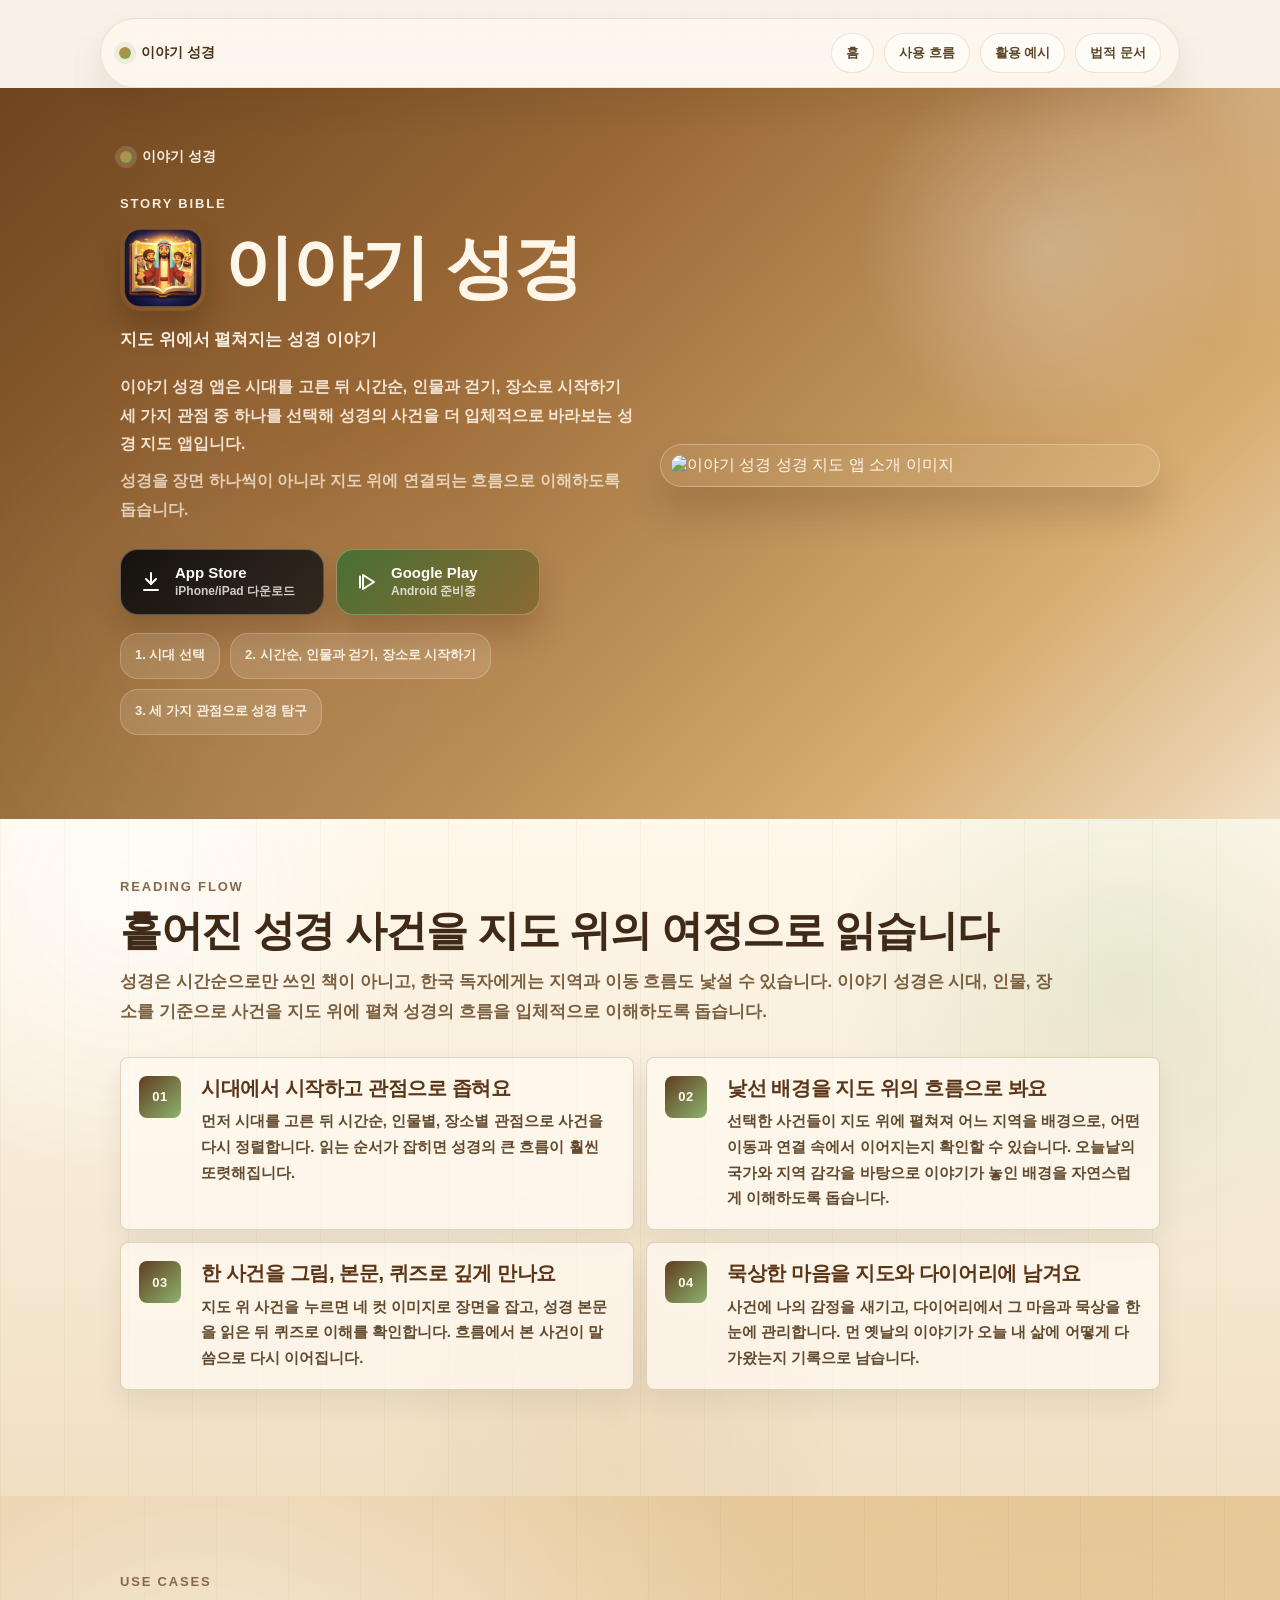
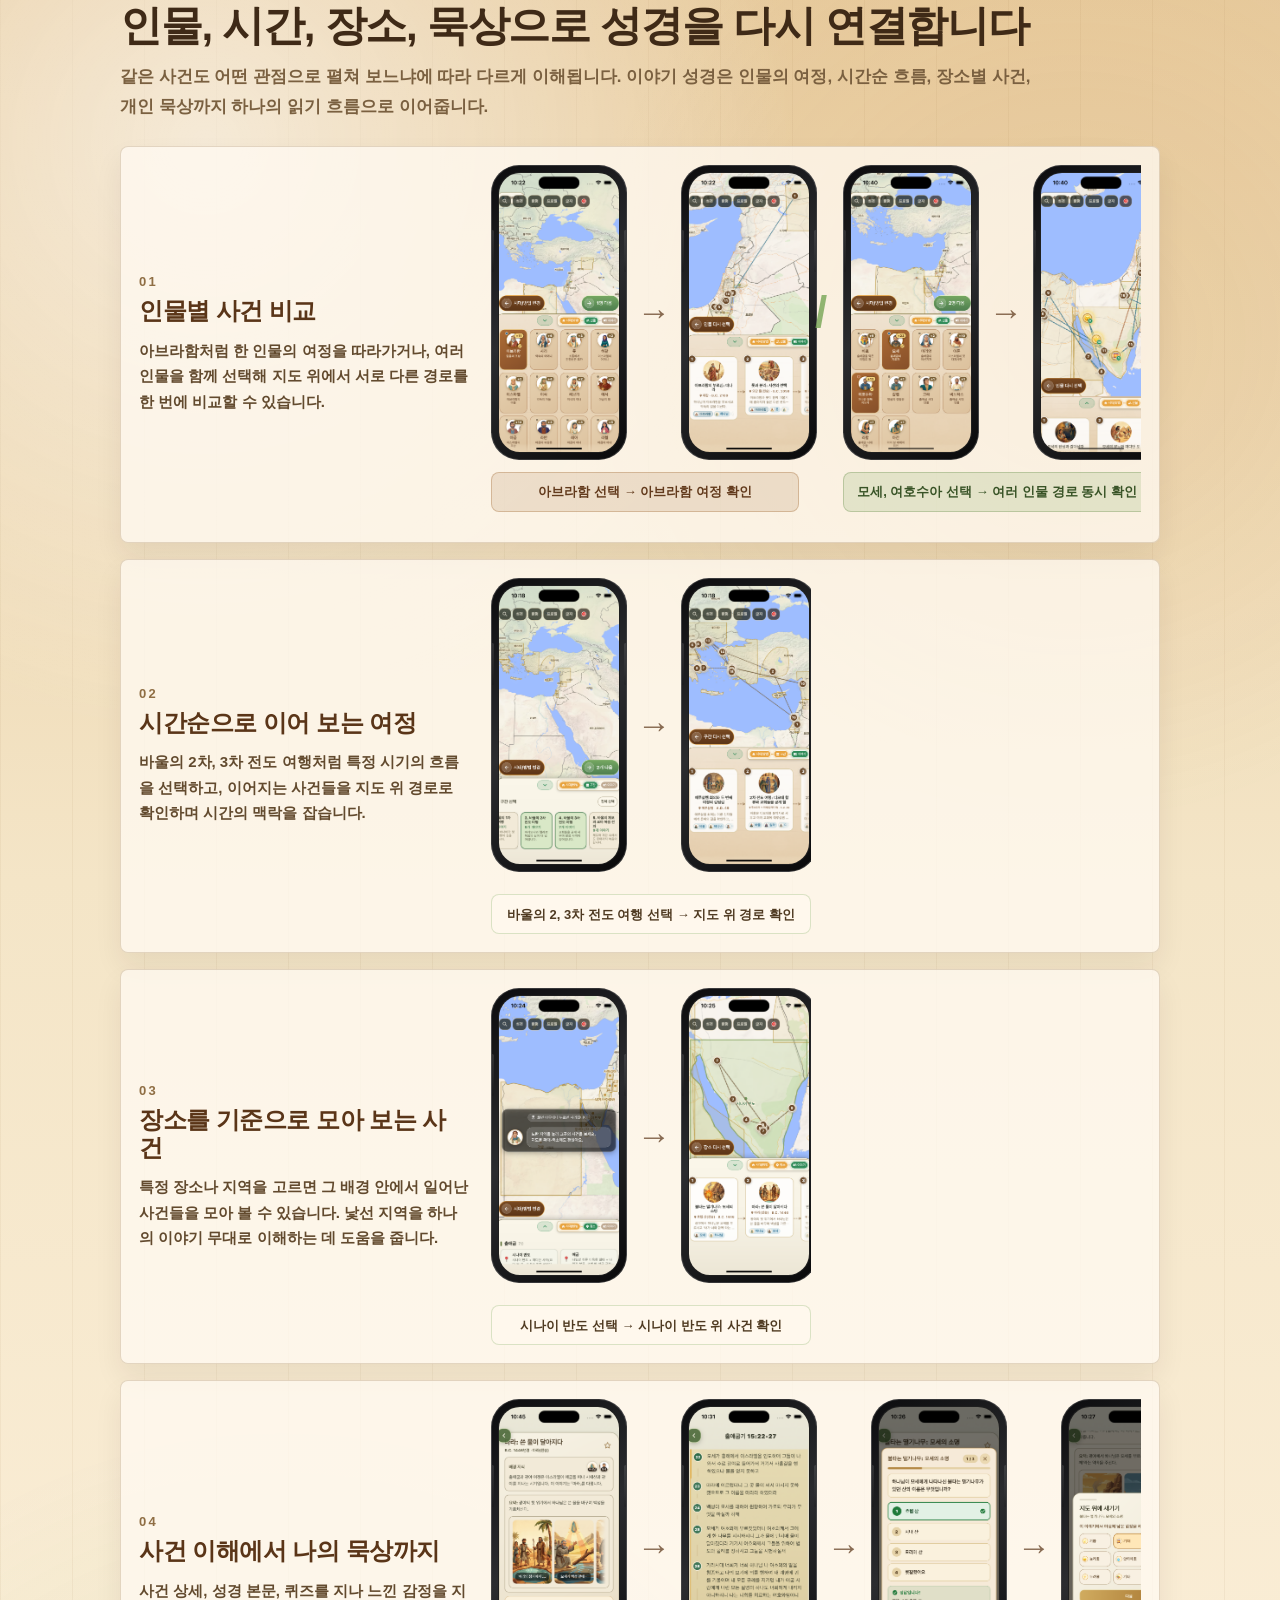
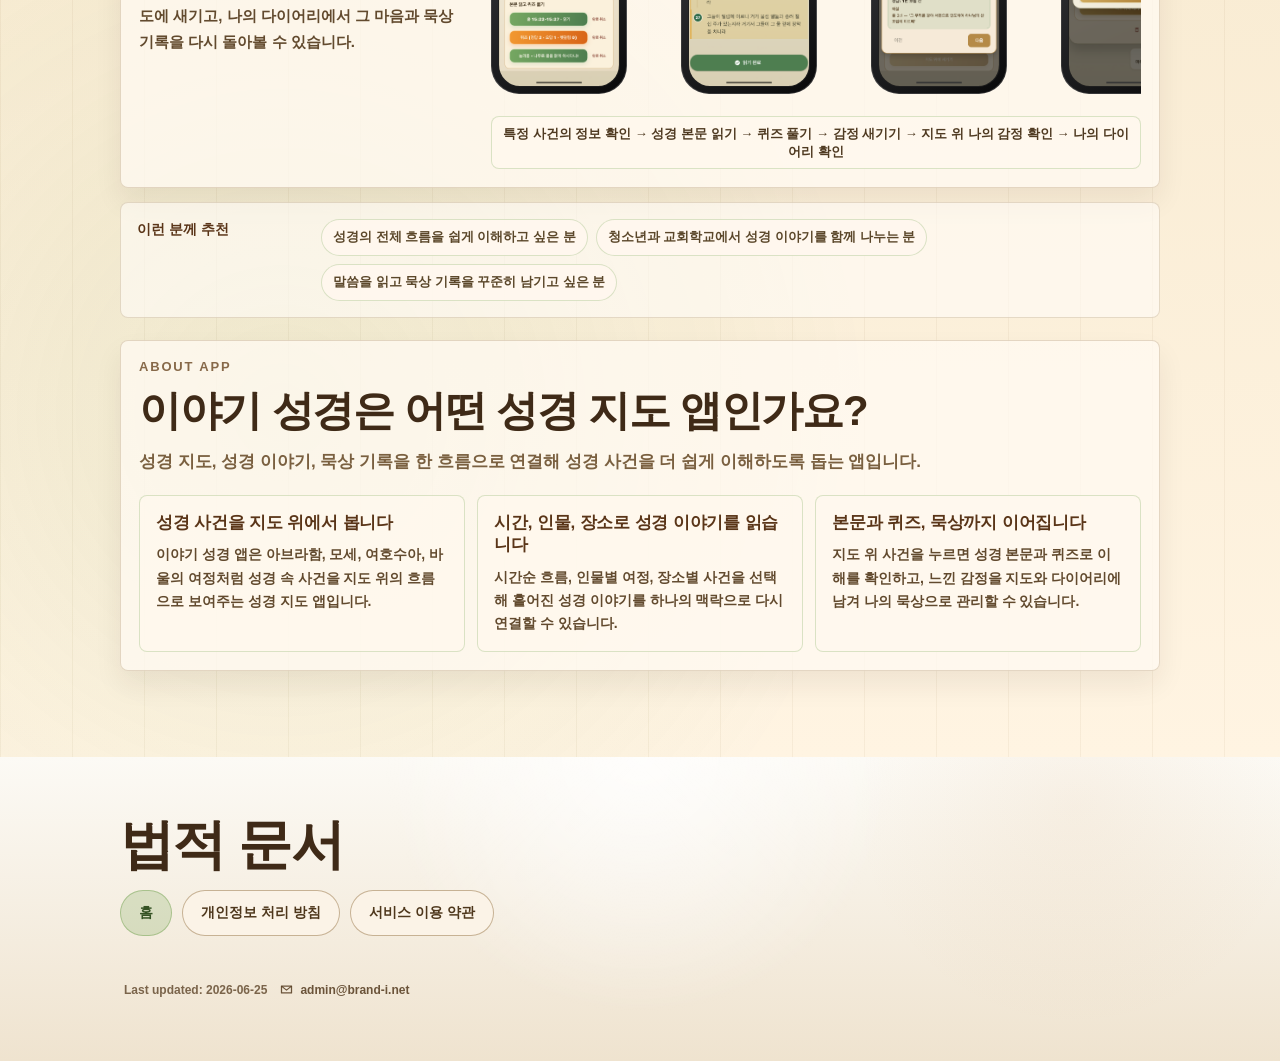
==== commit 7fc945f7: "Improve SEO copy and mobile landing design" ====
--- a/index.html
+++ b/index.html
@@ -4,10 +4,10 @@
     <meta charset="utf-8" />
     <meta name="google-site-verification" content="6vQt-ulCkLAxdrUDoffF8EXTt1N2qZJQEj1ONTyvvmU" />
     <meta name="viewport" content="width=device-width, initial-scale=1" />
-    <title>이야기 성경 - 성경 사건을 지도와 이야기로 읽는 앱</title>
+    <title>이야기 성경 - 성경 지도 앱 | 성경 사건을 지도와 이야기로 읽는 앱</title>
     <meta
       name="description"
-      content="이야기 성경은 성경 사건을 지도, 시대, 인물 흐름으로 따라가며 읽고 기록할 수 있는 성경 앱입니다."
+      content="이야기 성경 앱은 성경 사건을 시대, 인물, 장소별로 지도 위에서 따라가며 읽는 성경 지도 앱입니다. 성경 이야기, 본문, 퀴즈, 묵상 다이어리를 함께 제공합니다."
     />
     <link rel="canonical" href="https://brand-i-admin.github.io/story-bible-pages/" />
     <link rel="icon" type="image/png" href="./assets/logo.png" />
@@ -18,10 +18,10 @@
     <meta property="og:type" content="website" />
     <meta property="og:locale" content="ko_KR" />
     <meta property="og:site_name" content="이야기 성경" />
-    <meta property="og:title" content="이야기 성경" />
+    <meta property="og:title" content="이야기 성경 - 성경 지도 앱" />
     <meta
       property="og:description"
-      content="성경 사건을 지도와 이야기로 따라가며 시대, 인물, 장소의 흐름으로 읽는 성경 앱입니다."
+      content="성경 사건을 지도 위에서 시대, 인물, 장소의 흐름으로 따라가며 읽는 이야기 성경 앱입니다."
     />
     <meta property="og:url" content="https://brand-i-admin.github.io/story-bible-pages/" />
     <meta
@@ -33,10 +33,10 @@
     <meta property="og:image:alt" content="이야기 성경 앱 소개 이미지" />
 
     <meta name="twitter:card" content="summary_large_image" />
-    <meta name="twitter:title" content="이야기 성경" />
+    <meta name="twitter:title" content="이야기 성경 - 성경 지도 앱" />
     <meta
       name="twitter:description"
-      content="성경 사건을 지도와 이야기로 따라가며 시대, 인물, 장소의 흐름으로 읽는 성경 앱입니다."
+      content="성경 사건을 지도 위에서 시대, 인물, 장소의 흐름으로 따라가며 읽는 이야기 성경 앱입니다."
     />
     <meta
       name="twitter:image"
@@ -50,9 +50,11 @@
         "name": "이야기 성경",
         "alternateName": "Story Bible",
         "applicationCategory": "EducationApplication",
+        "applicationSubCategory": "Bible study app",
         "operatingSystem": "iOS",
         "inLanguage": "ko-KR",
-        "description": "이야기 성경은 성경 사건을 지도, 시대, 인물 흐름으로 따라가며 읽고 기록할 수 있는 성경 앱입니다.",
+        "description": "이야기 성경 앱은 성경 사건을 시대, 인물, 장소별로 지도 위에서 따라가며 읽는 성경 지도 앱입니다. 성경 이야기, 본문, 퀴즈, 묵상 다이어리를 함께 제공합니다.",
+        "keywords": "이야기 성경 앱, 성경 지도 앱, 성경 지도, 이야기 성경, 성경 이야기, 성경 묵상 앱, 성경 퀴즈 앱",
         "url": "https://brand-i-admin.github.io/story-bible-pages/",
         "downloadUrl": "https://apps.apple.com/kr/app/6761421425",
         "publisher": {
@@ -99,13 +101,13 @@
                   <img class="hero-logo" src="./assets/logo.png" alt="" />
                   <h1>이야기 성경</h1>
                 </div>
-                <p class="summary intro-summary">지도 위에서 펼쳐지는 이야기</p>
+                <p class="summary intro-summary">지도 위에서 펼쳐지는 성경 이야기</p>
                 <p class="intro-detail">
-                  시대를 고른 뒤 시간순, 인물과 걷기, 장소로 시작하기 세 가지 관점 중 하나를
-                  선택해 성경의 사건을 더 입체적으로 바라볼 수 있어요.
+                  이야기 성경 앱은 시대를 고른 뒤 시간순, 인물과 걷기, 장소로 시작하기 세 가지
+                  관점 중 하나를 선택해 성경의 사건을 더 입체적으로 바라보는 성경 지도 앱입니다.
                 </p>
                 <p class="intro-detail intro-detail-soft">
-                  성경을 장면 하나씩이 아니라 연결되는 흐름으로 이해하도록 돕는 앱입니다.
+                  성경을 장면 하나씩이 아니라 지도 위에 연결되는 흐름으로 이해하도록 돕습니다.
                 </p>
                 <div class="store-actions" aria-label="앱 다운로드">
                   <a
@@ -148,7 +150,7 @@
                 </div>
               </div>
               <figure class="intro-visual">
-                <img src="./assets/0_app_description.png" alt="이야기 성경 앱 소개 이미지" />
+                <img src="./assets/0_app_description.png" alt="이야기 성경 성경 지도 앱 소개 이미지" />
               </figure>
             </div>
           </section>
@@ -396,6 +398,40 @@
                 <span>말씀을 읽고 묵상 기록을 꾸준히 남기고 싶은 분</span>
               </div>
             </div>
+
+            <section class="seo-faq" aria-labelledby="seo-faq-title">
+              <div class="section-header seo-faq-header">
+                <p class="eyebrow">About App</p>
+                <h2 id="seo-faq-title">이야기 성경은 어떤 성경 지도 앱인가요?</h2>
+                <p class="section-summary">
+                  성경 지도, 성경 이야기, 묵상 기록을 한 흐름으로 연결해 성경 사건을 더 쉽게
+                  이해하도록 돕는 앱입니다.
+                </p>
+              </div>
+              <div class="seo-faq-grid">
+                <article class="seo-faq-card">
+                  <h3>성경 사건을 지도 위에서 봅니다</h3>
+                  <p>
+                    이야기 성경 앱은 아브라함, 모세, 여호수아, 바울의 여정처럼 성경 속 사건을
+                    지도 위의 흐름으로 보여주는 성경 지도 앱입니다.
+                  </p>
+                </article>
+                <article class="seo-faq-card">
+                  <h3>시간, 인물, 장소로 성경 이야기를 읽습니다</h3>
+                  <p>
+                    시간순 흐름, 인물별 여정, 장소별 사건을 선택해 흩어진 성경 이야기를 하나의
+                    맥락으로 다시 연결할 수 있습니다.
+                  </p>
+                </article>
+                <article class="seo-faq-card">
+                  <h3>본문과 퀴즈, 묵상까지 이어집니다</h3>
+                  <p>
+                    지도 위 사건을 누르면 성경 본문과 퀴즈로 이해를 확인하고, 느낀 감정을 지도와
+                    다이어리에 남겨 나의 묵상으로 관리할 수 있습니다.
+                  </p>
+                </article>
+              </div>
+            </section>
         </div>
       </section>
 
--- a/styles.css
+++ b/styles.css
@@ -693,6 +693,50 @@
   line-height: 1.45;
 }
 
+.seo-faq {
+  margin-top: 22px;
+  padding: 18px;
+  border: 1px solid rgba(151, 117, 72, 0.26);
+  border-radius: 8px;
+  background: rgba(255, 250, 242, 0.76);
+  box-shadow: 0 14px 28px rgba(42, 24, 8, 0.07);
+}
+
+.seo-faq-header {
+  max-width: 860px;
+}
+
+.seo-faq-grid {
+  display: grid;
+  grid-template-columns: repeat(3, minmax(0, 1fr));
+  gap: 12px;
+  margin-top: 18px;
+}
+
+.seo-faq-card {
+  min-width: 0;
+  padding: 16px;
+  border: 1px solid rgba(123, 168, 90, 0.28);
+  border-radius: 8px;
+  background: rgba(255, 248, 238, 0.74);
+}
+
+.seo-faq-card h3 {
+  margin: 0;
+  color: var(--hero-brown);
+  font-size: 17px;
+  line-height: 1.32;
+  letter-spacing: -0.01em;
+}
+
+.seo-faq-card p {
+  margin: 9px 0 0;
+  color: #624a2e;
+  font-size: 14px;
+  font-weight: 700;
+  line-height: 1.65;
+}
+
 .flow-examples {
   margin-top: 0;
   scroll-margin-top: 110px;
@@ -1301,55 +1345,78 @@
 }
 
 @media (max-width: 720px) {
+  body::before {
+    background-size: 32px 32px;
+    opacity: 0.12;
+  }
+
   .top-nav {
+    position: absolute;
+    top: 0;
+    right: 0;
+    left: 0;
     padding: 12px 14px 0;
   }
 
   .top-nav-inner {
-    align-items: flex-start;
-    padding: 12px 14px;
-    border-radius: 24px;
+    display: inline-flex;
+    width: auto;
+    max-width: calc(100vw - 28px);
+    padding: 8px 12px;
+    border-color: rgba(255, 248, 238, 0.2);
+    border-radius: 999px;
+    background: rgba(38, 25, 14, 0.24);
+    box-shadow: none;
+    backdrop-filter: blur(10px);
   }
 
   .top-nav-brand {
-    min-height: 40px;
+    min-height: 28px;
+    gap: 8px;
+    color: rgba(255, 248, 238, 0.96);
+    font-size: 13px;
+  }
+
+  .top-nav .brand-mark {
+    box-shadow: 0 0 0 5px rgba(255, 246, 231, 0.13);
   }
 
   .top-nav-links {
-    width: 100%;
-    justify-content: flex-start;
-    gap: 8px;
-  }
-
-  .top-nav-link {
-    min-height: 36px;
-    padding: 0 12px;
-    font-size: 12px;
+    display: none;
   }
 
   .shell {
-    padding: 28px 14px 44px;
+    padding: 22px 14px 42px;
+  }
+
+  .band-hero .shell {
+    padding-top: 74px;
   }
 
   .band-flow .shell {
-    padding-bottom: 64px;
+    padding-top: 34px;
+    padding-bottom: 58px;
   }
 
   .band-examples .shell {
-    padding-top: 58px;
-    padding-bottom: 64px;
+    padding-top: 50px;
+    padding-bottom: 58px;
   }
 
   .promo-hero,
   .story-flow,
   .showcase,
   .hero {
-    padding: 18px 0;
+    padding: 14px 0;
     border-radius: 0;
   }
 
   .promo-hero {
     min-height: auto;
+  }
+
+  .promo-hero > .brand {
+    display: none;
   }
 
   .intro-grid,
@@ -1358,7 +1425,8 @@
   }
 
   .intro-grid {
-    gap: 20px;
+    gap: 18px;
+    margin-top: 0;
   }
 
   .intro-copy,
@@ -1380,19 +1448,71 @@
   }
 
   .hero-title-lockup {
-    gap: 12px;
+    gap: 10px;
   }
 
   .hero-logo {
-    width: 58px;
-    height: 58px;
-    border-radius: 16px;
+    width: 50px;
+    height: 50px;
+    border-radius: 15px;
+    box-shadow: 0 12px 20px rgba(42, 24, 8, 0.22);
+  }
+
+  .promo-hero h1 {
+    font-size: 38px;
+    line-height: 1.08;
+    letter-spacing: -0.02em;
+  }
+
+  .promo-hero .eyebrow {
+    margin-bottom: 10px;
+    font-size: 11px;
+    letter-spacing: 0.16em;
+  }
+
+  .intro-summary {
+    margin-top: 12px;
+    font-size: 18px;
+    line-height: 1.45;
+  }
+
+  .intro-detail {
+    margin-top: 14px;
+    font-size: 14px;
+    line-height: 1.72;
+  }
+
+  .intro-detail-soft {
+    margin-top: 7px;
+  }
+
+  .intro-visual {
+    padding: 7px;
+    border-radius: 24px;
+    background: rgba(255, 248, 238, 0.13);
+    box-shadow: 0 18px 28px rgba(42, 24, 8, 0.16);
+  }
+
+  .intro-visual img {
+    border-radius: 18px;
   }
 
   .section-header h2 {
-    font-size: 28px;
-    line-height: 1.16;
+    font-size: 25px;
+    line-height: 1.22;
     letter-spacing: 0;
+  }
+
+  .section-summary {
+    margin-top: 12px;
+    font-size: 14px;
+    line-height: 1.68;
+  }
+
+  .eyebrow {
+    margin-bottom: 10px;
+    font-size: 11px;
+    letter-spacing: 0.16em;
   }
 
   .flow-layout {
@@ -1406,25 +1526,27 @@
   }
 
   .flow-step {
-    grid-template-columns: 44px minmax(0, 1fr);
+    grid-template-columns: 40px minmax(0, 1fr);
     gap: 12px;
-    padding: 15px;
+    padding: 14px;
+    background: rgba(255, 250, 242, 0.82);
   }
 
   .flow-step-index {
-    width: 38px;
-    height: 38px;
-    font-size: 12px;
+    width: 36px;
+    height: 36px;
+    font-size: 11px;
   }
 
   .flow-step h3 {
-    font-size: 18px;
+    font-size: 17px;
     line-height: 1.28;
   }
 
   .flow-step p {
-    font-size: 14px;
-    line-height: 1.68;
+    margin-top: 7px;
+    font-size: 13px;
+    line-height: 1.66;
   }
 
   .flow-benefits {
@@ -1446,6 +1568,28 @@
 
   .flow-audience-list span {
     border-radius: 8px;
+  }
+
+  .seo-faq {
+    padding: 15px;
+  }
+
+  .seo-faq-grid {
+    grid-template-columns: 1fr;
+    gap: 10px;
+  }
+
+  .seo-faq-card {
+    padding: 14px;
+  }
+
+  .seo-faq-card h3 {
+    font-size: 16px;
+  }
+
+  .seo-faq-card p {
+    font-size: 13px;
+    line-height: 1.62;
   }
 
   .flow-examples {
@@ -1555,12 +1699,55 @@
   }
 
   .store-actions {
+    display: grid;
+    grid-template-columns: repeat(2, minmax(0, 1fr));
     width: 100%;
+    gap: 9px;
+    margin-top: 20px;
   }
 
   .store-button {
-    flex: 1 1 100%;
+    flex: none;
+    min-height: 58px;
     min-width: 0;
+    gap: 9px;
+    padding: 10px 12px;
+    border-radius: 16px;
+  }
+
+  .store-icon {
+    width: 21px;
+    height: 21px;
+  }
+
+  .store-button strong {
+    font-size: 13px;
+  }
+
+  .store-button small {
+    font-size: 10px;
+  }
+
+  .meta-row {
+    flex-wrap: nowrap;
+    gap: 8px;
+    margin-top: 18px;
+    padding-bottom: 4px;
+    overflow-x: auto;
+    scrollbar-width: none;
+  }
+
+  .meta-row::-webkit-scrollbar {
+    display: none;
+  }
+
+  .meta-pill {
+    flex: 0 0 auto;
+    min-height: 34px;
+    padding: 7px 11px;
+    border-radius: 999px;
+    font-size: 11px;
+    background: rgba(255, 248, 238, 0.13);
   }
 
   .summary,
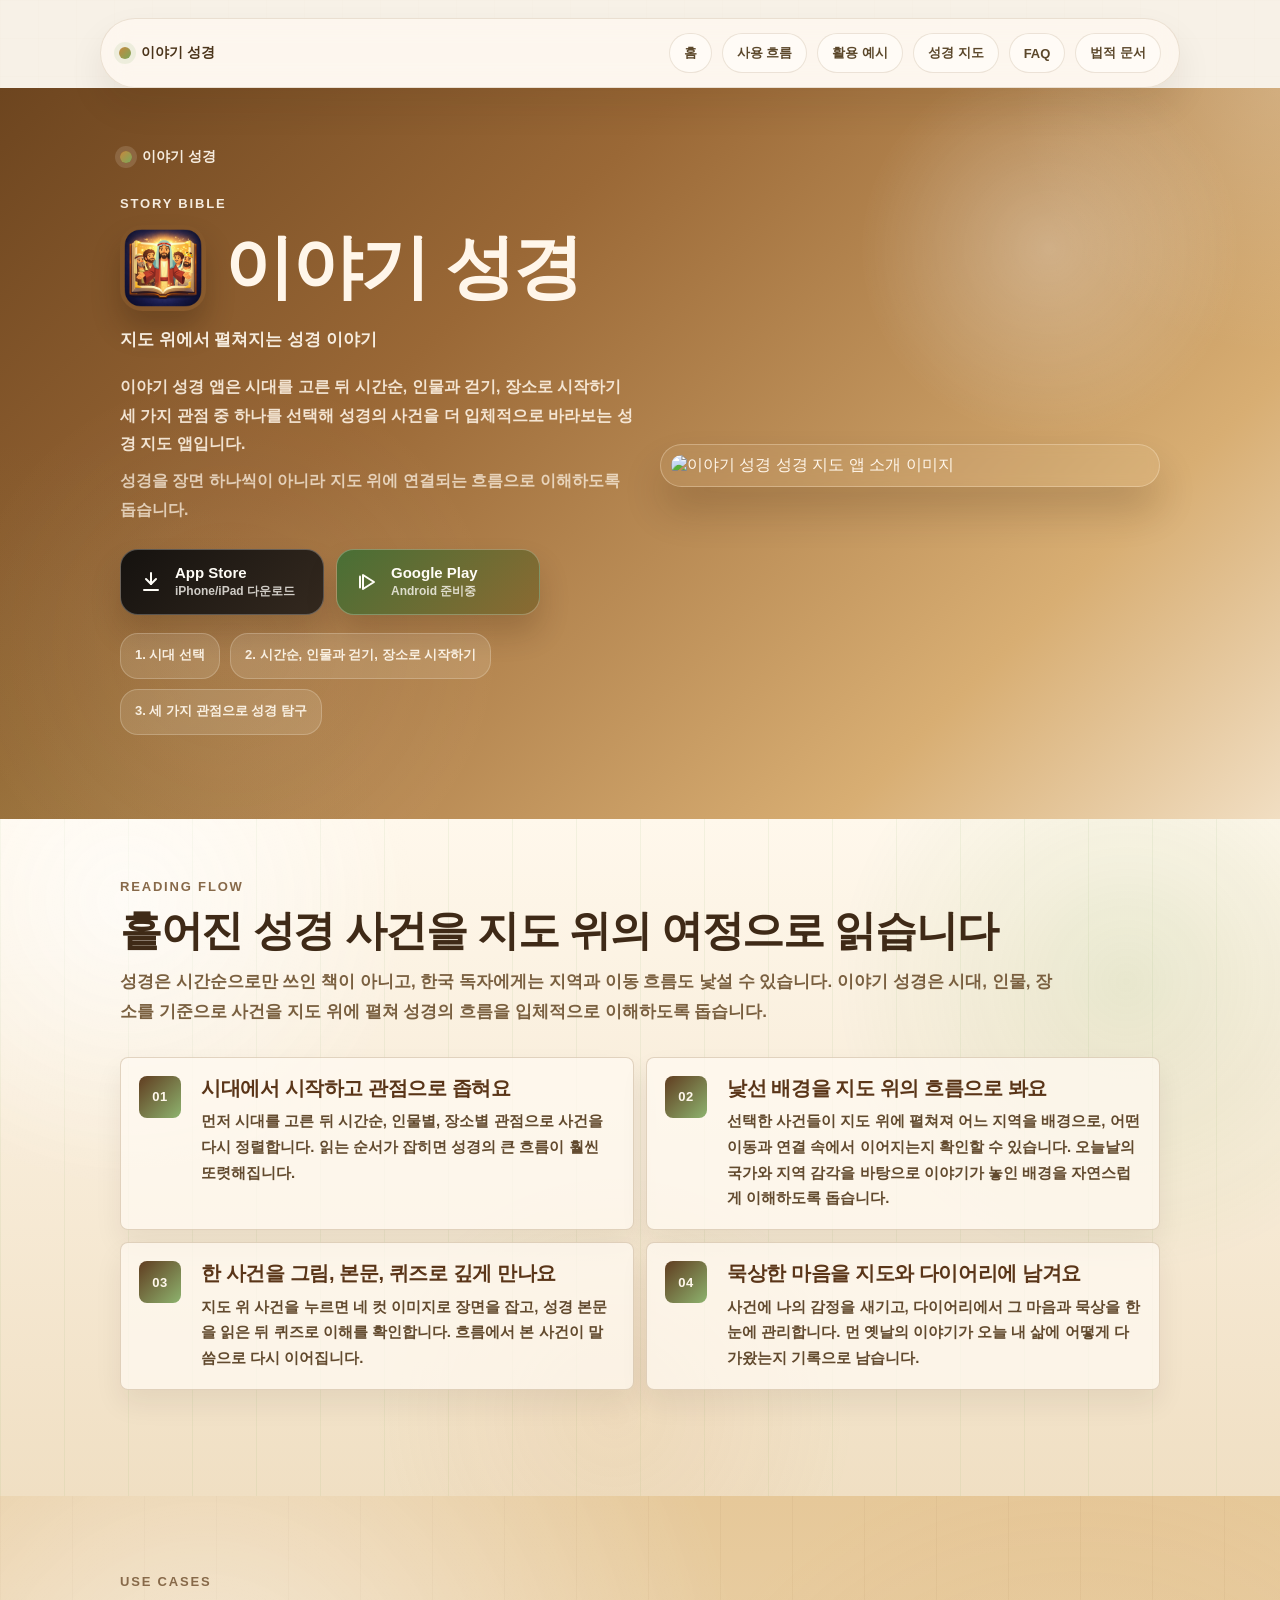
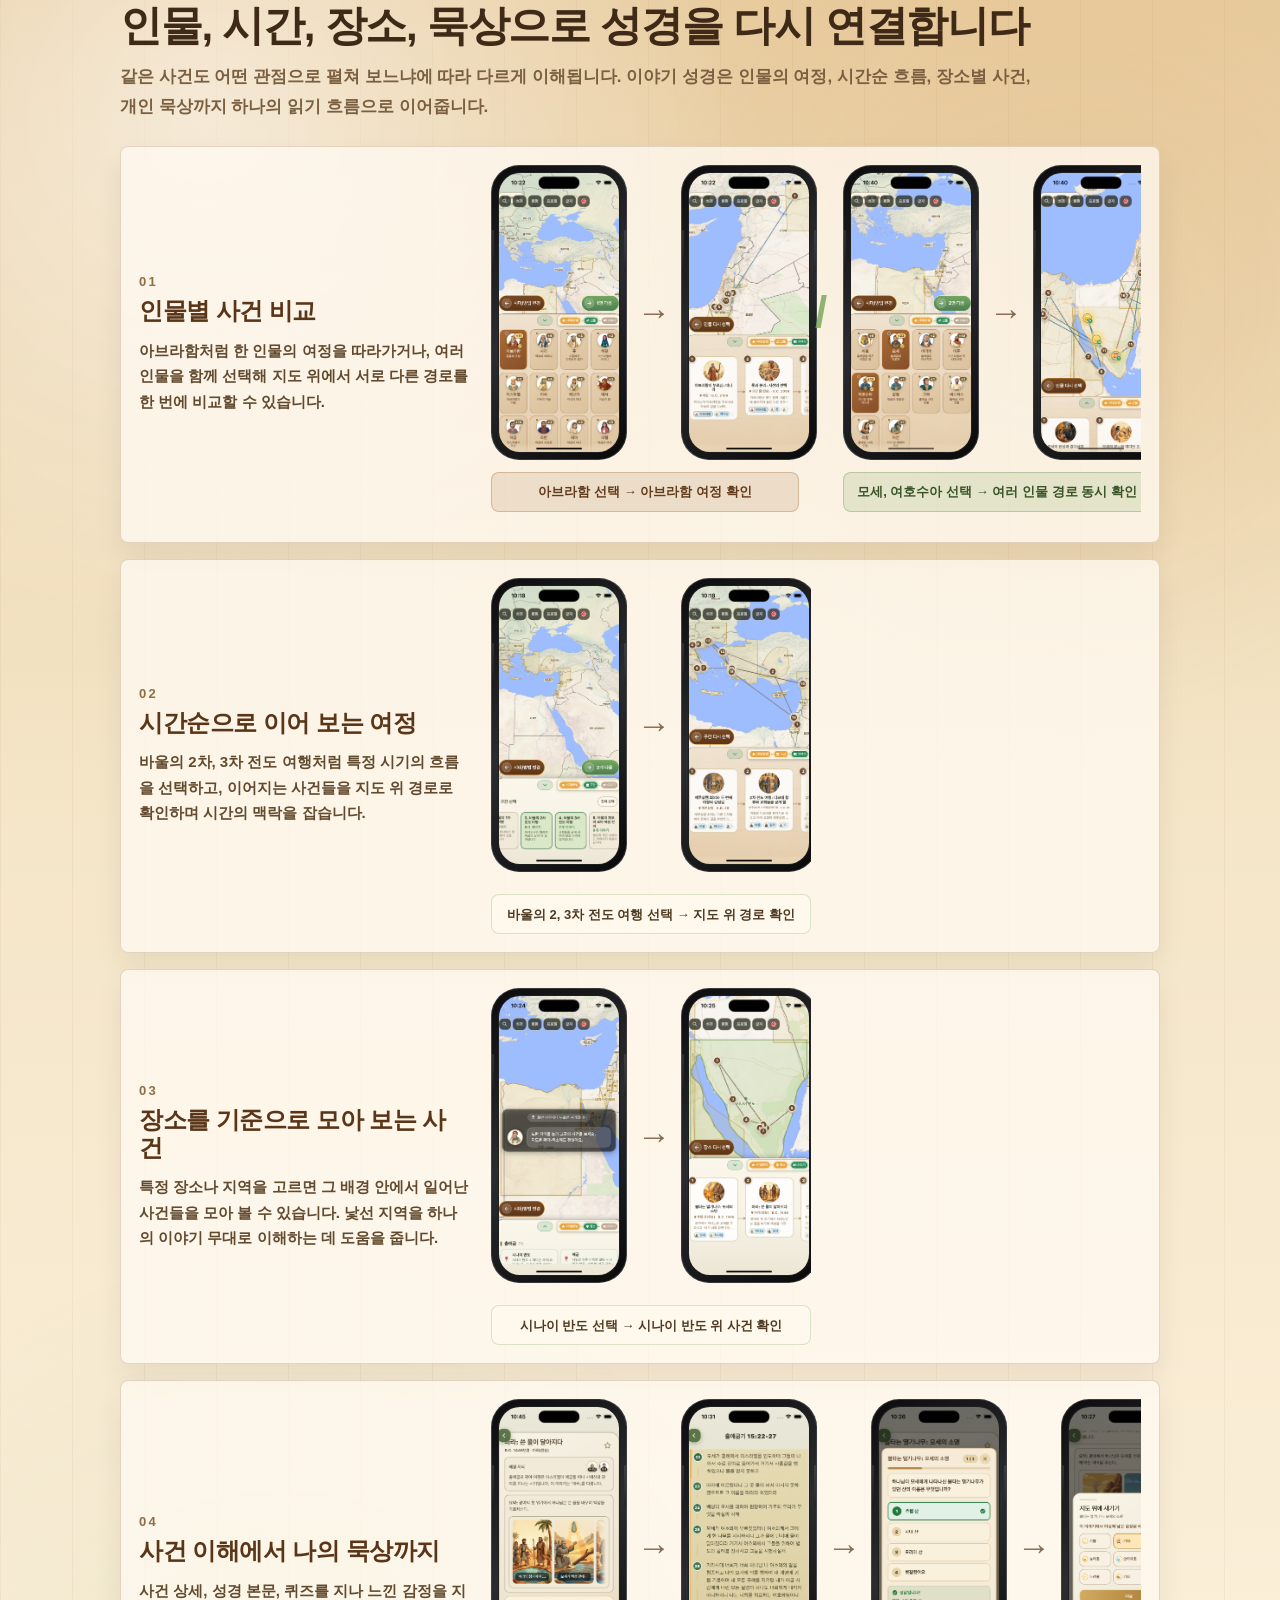
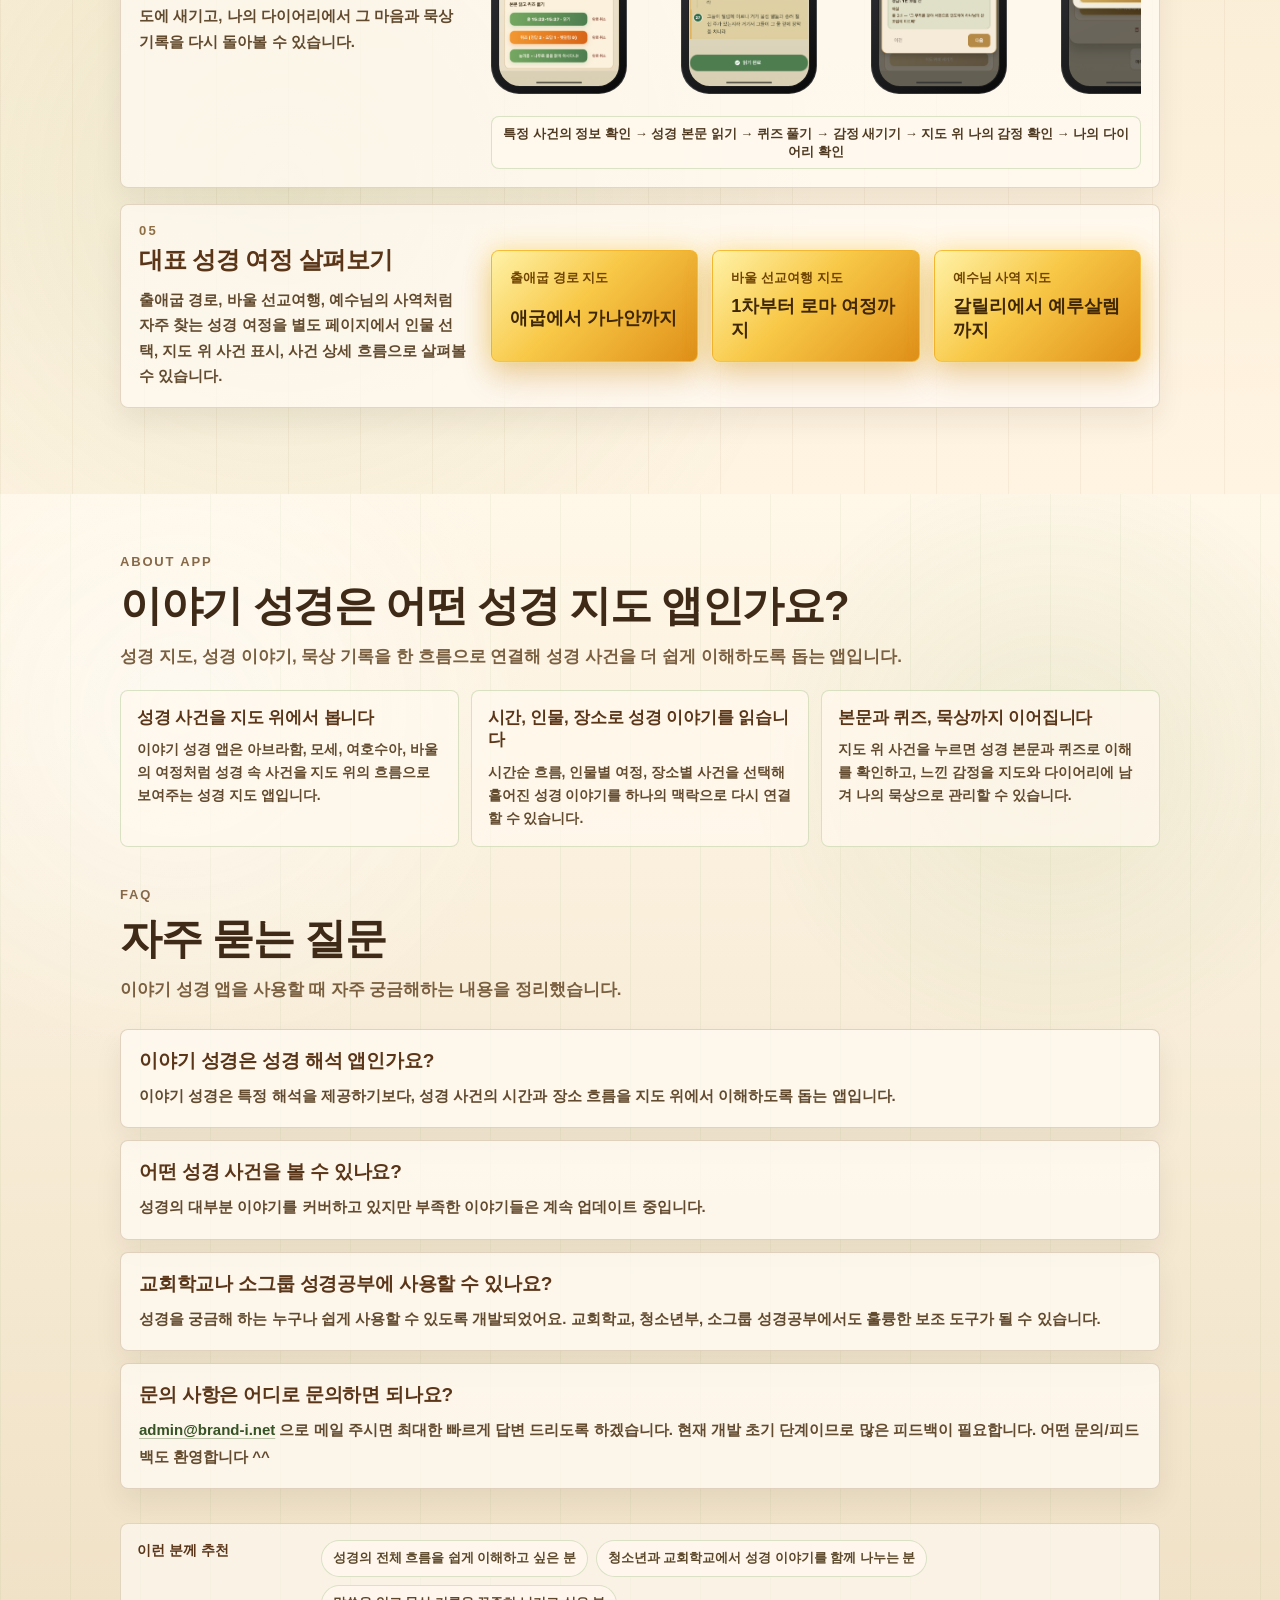
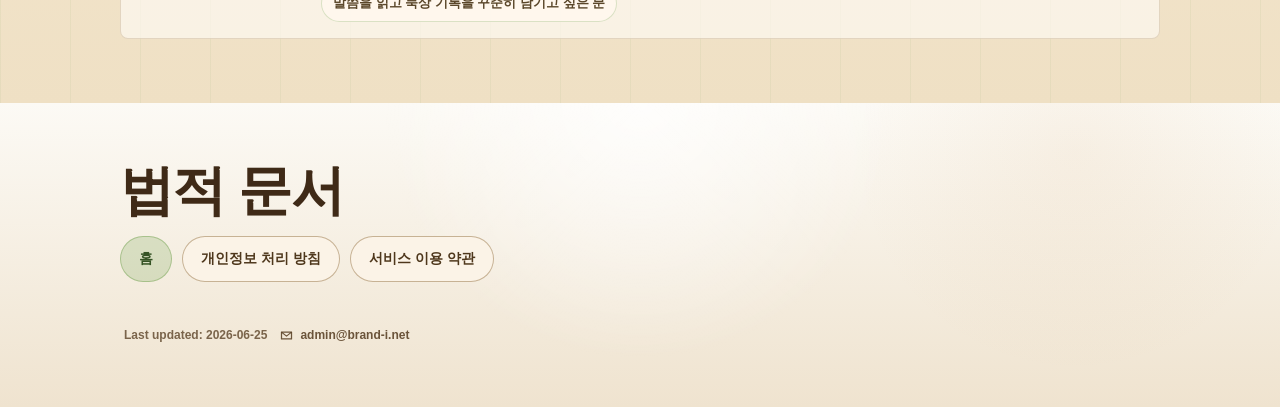
==== commit 991bd051: "Add Bible journey SEO pages" ====
--- a/index.html
+++ b/index.html
@@ -82,6 +82,8 @@
             <a class="top-nav-link" href="#home">홈</a>
             <a class="top-nav-link" href="#flow">사용 흐름</a>
             <a class="top-nav-link" href="#examples">활용 예시</a>
+            <a class="top-nav-link" href="#maps">성경 지도</a>
+            <a class="top-nav-link" href="#faq">FAQ</a>
             <a class="top-nav-link" href="#legal">법적 문서</a>
           </nav>
         </div>
@@ -388,50 +390,118 @@
                   </p>
                 </div>
               </article>
+
+              <article class="example-block example-block-wide" id="maps">
+                <div class="example-copy">
+                  <p class="feature-index">05</p>
+                  <h3>대표 성경 여정 살펴보기</h3>
+                  <p>
+                    출애굽 경로, 바울 선교여행, 예수님의 사역처럼 자주 찾는 성경 여정을 별도
+                    페이지에서 인물 선택, 지도 위 사건 표시, 사건 상세 흐름으로 살펴볼 수 있습니다.
+                  </p>
+                </div>
+                <div class="map-link-grid map-example-actions" aria-label="대표 성경 여정 페이지 이동">
+                  <a class="map-link-card" href="./exodus-route-map/index.html">
+                    <span>출애굽 경로 지도</span>
+                    <strong>애굽에서 가나안까지</strong>
+                  </a>
+                  <a class="map-link-card" href="./paul-missionary-journey-map/index.html">
+                    <span>바울 선교여행 지도</span>
+                    <strong>1차부터 로마 여정까지</strong>
+                  </a>
+                  <a class="map-link-card" href="./jesus-ministry-map/index.html">
+                    <span>예수님 사역 지도</span>
+                    <strong>갈릴리에서 예루살렘까지</strong>
+                  </a>
+                </div>
+              </article>
             </section>
 
-            <div class="flow-audience" aria-label="이런 분께 추천">
-              <p class="flow-audience-label">이런 분께 추천</p>
-              <div class="flow-audience-list">
-                <span>성경의 전체 흐름을 쉽게 이해하고 싶은 분</span>
-                <span>청소년과 교회학교에서 성경 이야기를 함께 나누는 분</span>
-                <span>말씀을 읽고 묵상 기록을 꾸준히 남기고 싶은 분</span>
-              </div>
-            </div>
-
-            <section class="seo-faq" aria-labelledby="seo-faq-title">
-              <div class="section-header seo-faq-header">
-                <p class="eyebrow">About App</p>
-                <h2 id="seo-faq-title">이야기 성경은 어떤 성경 지도 앱인가요?</h2>
-                <p class="section-summary">
-                  성경 지도, 성경 이야기, 묵상 기록을 한 흐름으로 연결해 성경 사건을 더 쉽게
-                  이해하도록 돕는 앱입니다.
-                </p>
-              </div>
-              <div class="seo-faq-grid">
-                <article class="seo-faq-card">
-                  <h3>성경 사건을 지도 위에서 봅니다</h3>
-                  <p>
-                    이야기 성경 앱은 아브라함, 모세, 여호수아, 바울의 여정처럼 성경 속 사건을
-                    지도 위의 흐름으로 보여주는 성경 지도 앱입니다.
-                  </p>
-                </article>
-                <article class="seo-faq-card">
-                  <h3>시간, 인물, 장소로 성경 이야기를 읽습니다</h3>
-                  <p>
-                    시간순 흐름, 인물별 여정, 장소별 사건을 선택해 흩어진 성경 이야기를 하나의
-                    맥락으로 다시 연결할 수 있습니다.
-                  </p>
-                </article>
-                <article class="seo-faq-card">
-                  <h3>본문과 퀴즈, 묵상까지 이어집니다</h3>
-                  <p>
-                    지도 위 사건을 누르면 성경 본문과 퀴즈로 이해를 확인하고, 느낀 감정을 지도와
-                    다이어리에 남겨 나의 묵상으로 관리할 수 있습니다.
-                  </p>
-                </article>
-              </div>
-            </section>
+        </div>
+      </section>
+
+      <section class="section-band band-faq" id="faq">
+        <div class="shell">
+          <section class="seo-faq" aria-labelledby="seo-faq-title">
+            <div class="section-header seo-faq-header">
+              <p class="eyebrow">About App</p>
+              <h2 id="seo-faq-title">이야기 성경은 어떤 성경 지도 앱인가요?</h2>
+              <p class="section-summary">
+                성경 지도, 성경 이야기, 묵상 기록을 한 흐름으로 연결해 성경 사건을 더 쉽게
+                이해하도록 돕는 앱입니다.
+              </p>
+            </div>
+            <div class="seo-faq-grid">
+              <article class="seo-faq-card">
+                <h3>성경 사건을 지도 위에서 봅니다</h3>
+                <p>
+                  이야기 성경 앱은 아브라함, 모세, 여호수아, 바울의 여정처럼 성경 속 사건을
+                  지도 위의 흐름으로 보여주는 성경 지도 앱입니다.
+                </p>
+              </article>
+              <article class="seo-faq-card">
+                <h3>시간, 인물, 장소로 성경 이야기를 읽습니다</h3>
+                <p>
+                  시간순 흐름, 인물별 여정, 장소별 사건을 선택해 흩어진 성경 이야기를 하나의
+                  맥락으로 다시 연결할 수 있습니다.
+                </p>
+              </article>
+              <article class="seo-faq-card">
+                <h3>본문과 퀴즈, 묵상까지 이어집니다</h3>
+                <p>
+                  지도 위 사건을 누르면 성경 본문과 퀴즈로 이해를 확인하고, 느낀 감정을 지도와
+                  다이어리에 남겨 나의 묵상으로 관리할 수 있습니다.
+                </p>
+              </article>
+            </div>
+          </section>
+          <section class="home-faq" aria-labelledby="home-faq-title">
+            <div class="section-header">
+              <p class="eyebrow">FAQ</p>
+              <h2 id="home-faq-title">자주 묻는 질문</h2>
+              <p class="section-summary">
+                이야기 성경 앱을 사용할 때 자주 궁금해하는 내용을 정리했습니다.
+              </p>
+            </div>
+            <div class="home-faq-list">
+              <article class="home-faq-item">
+                <h3>이야기 성경은 성경 해석 앱인가요?</h3>
+                <p>
+                  이야기 성경은 특정 해석을 제공하기보다, 성경 사건의 시간과 장소 흐름을 지도
+                  위에서 이해하도록 돕는 앱입니다.
+                </p>
+              </article>
+              <article class="home-faq-item">
+                <h3>어떤 성경 사건을 볼 수 있나요?</h3>
+                <p>
+                  성경의 대부분 이야기를 커버하고 있지만 부족한 이야기들은 계속 업데이트 중입니다.
+                </p>
+              </article>
+              <article class="home-faq-item">
+                <h3>교회학교나 소그룹 성경공부에 사용할 수 있나요?</h3>
+                <p>
+                  성경을 궁금해 하는 누구나 쉽게 사용할 수 있도록 개발되었어요. 교회학교,
+                  청소년부, 소그룹 성경공부에서도 훌륭한 보조 도구가 될 수 있습니다.
+                </p>
+              </article>
+              <article class="home-faq-item">
+                <h3>문의 사항은 어디로 문의하면 되나요?</h3>
+                <p>
+                  <a href="mailto:admin@brand-i.net">admin@brand-i.net</a> 으로 메일 주시면 최대한
+                  빠르게 답변 드리도록 하겠습니다. 현재 개발 초기 단계이므로 많은 피드백이
+                  필요합니다. 어떤 문의/피드백도 환영합니다 ^^
+                </p>
+              </article>
+            </div>
+          </section>
+          <div class="flow-audience" aria-label="이런 분께 추천">
+            <p class="flow-audience-label">이런 분께 추천</p>
+            <div class="flow-audience-list">
+              <span>성경의 전체 흐름을 쉽게 이해하고 싶은 분</span>
+              <span>청소년과 교회학교에서 성경 이야기를 함께 나누는 분</span>
+              <span>말씀을 읽고 묵상 기록을 꾸준히 남기고 싶은 분</span>
+            </div>
+          </div>
         </div>
       </section>
 
--- a/styles.css
+++ b/styles.css
@@ -112,6 +112,15 @@
   background: rgba(255, 248, 238, 0.96);
 }
 
+.top-nav-link.is-current-map {
+  border-color: rgba(246, 185, 47, 0.86);
+  background: linear-gradient(135deg, #fff3a6 0%, #f8c847 48%, #e79a20 100%);
+  color: #3f2704;
+  box-shadow:
+    0 10px 20px rgba(181, 104, 8, 0.18),
+    0 0 18px rgba(255, 210, 68, 0.42);
+}
+
 .section-band {
   position: relative;
   overflow: hidden;
@@ -191,6 +200,21 @@
 
 .band-legal::before {
   background: radial-gradient(circle at 84% 16%, rgba(200, 135, 61, 0.08), transparent 20%);
+}
+
+.band-faq {
+  background:
+    linear-gradient(90deg, rgba(123, 168, 90, 0.08) 0 1px, transparent 1px 100%),
+    linear-gradient(180deg, #fff7e8 0%, #efe0c4 100%);
+  background-size:
+    70px 70px,
+    auto;
+}
+
+.band-faq::before {
+  background:
+    radial-gradient(circle at 14% 18%, rgba(255, 255, 255, 0.58), transparent 24%),
+    radial-gradient(circle at 82% 22%, rgba(123, 168, 90, 0.12), transparent 22%);
 }
 
 .shell {
@@ -694,12 +718,7 @@
 }
 
 .seo-faq {
-  margin-top: 22px;
-  padding: 18px;
-  border: 1px solid rgba(151, 117, 72, 0.26);
-  border-radius: 8px;
-  background: rgba(255, 250, 242, 0.76);
-  box-shadow: 0 14px 28px rgba(42, 24, 8, 0.07);
+  padding: 20px 0;
 }
 
 .seo-faq-header {
@@ -735,6 +754,47 @@
   font-size: 14px;
   font-weight: 700;
   line-height: 1.65;
+}
+
+.home-faq {
+  padding: 20px 0;
+}
+
+.home-faq-list {
+  display: grid;
+  gap: 12px;
+  margin-top: 24px;
+}
+
+.home-faq-item {
+  padding: 18px;
+  border: 1px solid rgba(151, 117, 72, 0.28);
+  border-radius: 8px;
+  background: rgba(255, 250, 242, 0.78);
+  box-shadow: 0 14px 28px rgba(42, 24, 8, 0.07);
+}
+
+.home-faq-item h3 {
+  margin: 0;
+  color: var(--hero-brown);
+  font-size: 19px;
+  line-height: 1.32;
+  letter-spacing: -0.01em;
+}
+
+.home-faq-item p {
+  margin: 10px 0 0;
+  color: #624a2e;
+  font-size: 15px;
+  font-weight: 700;
+  line-height: 1.76;
+}
+
+.home-faq-item a {
+  color: #355324;
+  font-weight: 900;
+  text-decoration-color: rgba(53, 83, 36, 0.32);
+  text-underline-offset: 3px;
 }
 
 .flow-examples {
@@ -1344,6 +1404,440 @@
   stroke-linejoin: round;
 }
 
+.map-page .band-hero .shell {
+  padding-top: 42px;
+  padding-bottom: 76px;
+}
+
+.map-hero {
+  display: grid;
+  grid-template-columns: minmax(0, 1.02fr) minmax(320px, 0.78fr);
+  gap: 28px;
+  align-items: center;
+  min-height: 540px;
+  color: var(--hero-cream);
+}
+
+.map-hero .brand,
+.map-hero .eyebrow,
+.map-hero .summary {
+  color: rgba(255, 248, 238, 0.92);
+}
+
+.map-hero h1 {
+  max-width: 740px;
+  font-size: clamp(42px, 5.4vw, 68px);
+  line-height: 1.04;
+}
+
+.map-hero .meta-pill {
+  border-color: rgba(255, 248, 238, 0.24);
+  background: rgba(255, 248, 238, 0.13);
+  color: rgba(255, 248, 238, 0.94);
+}
+
+.map-hero-panel {
+  min-width: 0;
+}
+
+.map-section {
+  padding: 20px 0;
+}
+
+.map-step-grid,
+.screenshot-grid,
+.event-detail-grid,
+.map-link-grid {
+  display: grid;
+  gap: 14px;
+  margin-top: 24px;
+}
+
+.map-step-grid {
+  grid-template-columns: repeat(4, minmax(0, 1fr));
+}
+
+.screenshot-grid {
+  grid-template-columns: repeat(2, minmax(0, 1fr));
+}
+
+.event-detail-grid,
+.map-link-grid {
+  grid-template-columns: repeat(3, minmax(0, 1fr));
+}
+
+.map-step,
+.screenshot-card,
+.event-detail-card,
+.map-link-card {
+  min-width: 0;
+  border: 1px solid rgba(151, 117, 72, 0.28);
+  border-radius: 8px;
+  background: rgba(255, 250, 242, 0.76);
+  box-shadow: 0 14px 28px rgba(42, 24, 8, 0.07);
+}
+
+.map-step {
+  padding: 18px;
+}
+
+.map-step h3,
+.event-detail-card h3 {
+  margin: 14px 0 0;
+  color: var(--hero-brown);
+  font-size: 20px;
+  line-height: 1.28;
+  letter-spacing: -0.02em;
+}
+
+.map-step p,
+.event-detail-card p {
+  margin: 10px 0 0;
+  color: #624a2e;
+  font-size: 15px;
+  font-weight: 700;
+  line-height: 1.72;
+}
+
+.screenshot-card,
+.event-detail-card {
+  padding: 14px;
+}
+
+.screenshot-figure {
+  display: grid;
+  justify-items: center;
+  gap: 10px;
+  min-width: 0;
+  margin: 0;
+}
+
+.screenshot-figure figcaption {
+  margin: 0;
+  color: #5b472a;
+  font-size: 13px;
+  font-weight: 900;
+  line-height: 1.45;
+  text-align: center;
+}
+
+.screenshot-figure-hero figcaption {
+  color: rgba(255, 248, 238, 0.88);
+}
+
+.map-phone-frame {
+  position: relative;
+  width: min(100%, 210px);
+  padding: 8px;
+  border: 1px solid rgba(255, 255, 255, 0.16);
+  border-radius: 32px;
+  background: linear-gradient(145deg, #0c0c0e 0%, #2b2c2f 48%, #09090a 100%);
+  box-shadow:
+    0 20px 34px rgba(42, 24, 8, 0.18),
+    inset 0 1px 1px rgba(255, 255, 255, 0.12),
+    inset 0 -1px 0 rgba(0, 0, 0, 0.32);
+}
+
+.map-phone-frame::before,
+.map-phone-frame::after {
+  content: "";
+  position: absolute;
+  top: 22%;
+  width: 3px;
+  height: 42px;
+  border-radius: 999px;
+  background: linear-gradient(180deg, rgba(255, 255, 255, 0.24), rgba(0, 0, 0, 0.24));
+  opacity: 0.46;
+}
+
+.map-phone-frame::before {
+  left: -1px;
+}
+
+.map-phone-frame::after {
+  right: -1px;
+}
+
+.map-phone-frame img {
+  display: block;
+  width: 100%;
+  height: auto;
+  border: 1px solid rgba(255, 255, 255, 0.08);
+  border-radius: 25px;
+  background: #0c0c0c;
+  box-shadow: 0 12px 22px rgba(42, 24, 8, 0.12);
+}
+
+.screenshot-figure-hero .map-phone-frame {
+  width: min(100%, 270px);
+  box-shadow:
+    0 24px 42px rgba(42, 24, 8, 0.26),
+    0 0 0 1px rgba(255, 248, 238, 0.18),
+    inset 0 1px 1px rgba(255, 255, 255, 0.12);
+}
+
+.map-phone-frame-small {
+  width: min(100%, 176px);
+  padding: 7px;
+  border-radius: 29px;
+}
+
+.map-phone-frame-small img {
+  border-radius: 22px;
+}
+
+.screenshot-slot {
+  display: grid;
+  align-content: center;
+  min-height: 250px;
+  padding: 22px;
+  border: 1px dashed rgba(90, 53, 24, 0.34);
+  border-radius: 8px;
+  background:
+    linear-gradient(135deg, rgba(255, 248, 238, 0.92), rgba(239, 225, 197, 0.78)),
+    linear-gradient(90deg, rgba(123, 168, 90, 0.12) 0 1px, transparent 1px 100%);
+  background-size:
+    auto,
+    26px 26px;
+  color: #4f3a21;
+  text-align: center;
+}
+
+.screenshot-slot-large {
+  min-height: 390px;
+  border-color: rgba(255, 248, 238, 0.42);
+  background:
+    linear-gradient(145deg, rgba(255, 248, 238, 0.26), rgba(123, 168, 90, 0.18)),
+    linear-gradient(90deg, rgba(255, 248, 238, 0.16) 0 1px, transparent 1px 100%);
+  background-size:
+    auto,
+    30px 30px;
+  color: rgba(255, 248, 238, 0.94);
+}
+
+.screenshot-slot-phone {
+  min-height: 320px;
+  aspect-ratio: 1179 / 2556;
+  width: min(100%, 190px);
+  margin: 0 auto;
+  padding: 18px;
+  border-radius: 26px;
+  border-style: solid;
+  background:
+    linear-gradient(145deg, rgba(12, 12, 14, 0.92), rgba(43, 44, 47, 0.94)),
+    linear-gradient(180deg, rgba(255, 248, 238, 0.16), transparent);
+  color: rgba(255, 248, 238, 0.94);
+  box-shadow: 0 18px 28px rgba(42, 24, 8, 0.16);
+}
+
+.slot-label,
+.slot-title,
+.slot-note {
+  margin: 0;
+}
+
+.slot-label {
+  font-size: 12px;
+  font-weight: 900;
+  letter-spacing: 0.13em;
+  text-transform: uppercase;
+  color: currentColor;
+  opacity: 0.72;
+}
+
+.slot-title {
+  margin-top: 10px;
+  font-size: 20px;
+  font-weight: 900;
+  line-height: 1.35;
+}
+
+.slot-note {
+  margin-top: 10px;
+  font-size: 14px;
+  font-weight: 800;
+  line-height: 1.62;
+  opacity: 0.8;
+}
+
+.event-detail-card h3 {
+  font-size: 18px;
+}
+
+.event-detail-card p {
+  font-size: 14px;
+}
+
+.study-flow-grid {
+  display: grid;
+  grid-template-columns: repeat(3, minmax(0, 1fr));
+  gap: 14px;
+  margin-top: 24px;
+}
+
+.study-flow-card {
+  min-width: 0;
+  padding: 16px;
+  border: 1px solid rgba(123, 168, 90, 0.28);
+  border-radius: 8px;
+  background: rgba(255, 250, 242, 0.78);
+  box-shadow: 0 14px 28px rgba(42, 24, 8, 0.07);
+}
+
+.study-flow-card .flow-step-index {
+  margin-bottom: 14px;
+}
+
+.study-flow-card h3 {
+  margin: 14px 0 0;
+  color: var(--hero-brown);
+  font-size: 19px;
+  line-height: 1.28;
+  letter-spacing: -0.02em;
+}
+
+.study-flow-card p {
+  margin: 9px 0 0;
+  color: #624a2e;
+  font-size: 14px;
+  font-weight: 700;
+  line-height: 1.68;
+}
+
+.map-link-card {
+  display: grid;
+  gap: 7px;
+  padding: 18px;
+  color: #4f3a21;
+  text-decoration: none;
+}
+
+.map-link-card:hover {
+  border-color: rgba(123, 168, 90, 0.44);
+  background: rgba(255, 248, 238, 0.94);
+}
+
+.map-link-card span {
+  color: #876949;
+  font-size: 13px;
+  font-weight: 900;
+}
+
+.map-link-card strong {
+  color: var(--hero-brown);
+  font-size: 18px;
+  line-height: 1.35;
+}
+
+.map-related .map-link-grid {
+  grid-template-columns: repeat(3, minmax(0, 1fr));
+}
+
+.map-home-card {
+  border-color: rgba(87, 126, 61, 0.46);
+  background: linear-gradient(135deg, rgba(80, 126, 52, 0.94), rgba(123, 168, 90, 0.86));
+  box-shadow:
+    0 14px 26px rgba(53, 83, 36, 0.16),
+    0 0 0 1px rgba(255, 248, 238, 0.22);
+}
+
+.map-home-card:hover {
+  border-color: rgba(255, 248, 238, 0.64);
+  background: linear-gradient(135deg, rgba(60, 99, 38, 0.98), rgba(118, 164, 85, 0.96));
+}
+
+.map-home-card span,
+.map-home-card strong {
+  color: #fffdf7;
+}
+
+.map-home-actions {
+  display: flex;
+  justify-content: center;
+  margin-top: 18px;
+}
+
+.map-home-button {
+  min-width: 180px;
+  border-color: rgba(87, 126, 61, 0.52);
+  background: linear-gradient(135deg, rgba(80, 126, 52, 0.96), rgba(123, 168, 90, 0.92));
+  color: #fffdf7;
+  box-shadow:
+    0 14px 26px rgba(53, 83, 36, 0.18),
+    0 0 0 1px rgba(255, 248, 238, 0.24);
+}
+
+.map-home-button:hover,
+.map-home-button:focus-visible {
+  border-color: rgba(255, 248, 238, 0.72);
+  background: linear-gradient(135deg, rgba(60, 99, 38, 0.98), rgba(118, 164, 85, 0.98));
+  transform: translateY(-1px);
+}
+
+.map-example-actions {
+  align-self: center;
+  margin-top: 0;
+}
+
+.map-example-actions .map-link-card {
+  position: relative;
+  overflow: hidden;
+  border-color: rgba(246, 185, 47, 0.82);
+  background:
+    linear-gradient(135deg, #fff2a8 0%, #f8c847 44%, #df8f18 100%);
+  color: #442704;
+  box-shadow:
+    0 16px 30px rgba(181, 104, 8, 0.24),
+    0 0 0 1px rgba(255, 248, 206, 0.72),
+    0 0 26px rgba(255, 210, 68, 0.46);
+  transition:
+    transform 160ms ease,
+    box-shadow 160ms ease,
+    border-color 160ms ease;
+}
+
+.map-example-actions .map-link-card::after {
+  content: "";
+  position: absolute;
+  inset: -30%;
+  pointer-events: none;
+  background: linear-gradient(
+    115deg,
+    transparent 0%,
+    transparent 36%,
+    rgba(255, 255, 255, 0.48) 48%,
+    transparent 62%,
+    transparent 100%
+  );
+  transform: translateX(-70%);
+  transition: transform 360ms ease;
+}
+
+.map-example-actions .map-link-card:hover,
+.map-example-actions .map-link-card:focus-visible {
+  border-color: rgba(255, 220, 80, 0.96);
+  background:
+    linear-gradient(135deg, #fff6bd 0%, #ffd65c 42%, #ec9f21 100%);
+  box-shadow:
+    0 20px 38px rgba(181, 104, 8, 0.3),
+    0 0 0 2px rgba(255, 250, 214, 0.86),
+    0 0 34px rgba(255, 212, 64, 0.68);
+  transform: translateY(-2px);
+}
+
+.map-example-actions .map-link-card:hover::after,
+.map-example-actions .map-link-card:focus-visible::after {
+  transform: translateX(70%);
+}
+
+.map-example-actions .map-link-card span {
+  color: #6f4300;
+}
+
+.map-example-actions .map-link-card strong {
+  color: #3f2704;
+}
+
 @media (max-width: 720px) {
   body::before {
     background-size: 32px 32px;
@@ -1419,14 +1913,19 @@
     display: none;
   }
 
-  .intro-grid,
+  .intro-grid {
+    grid-template-columns: minmax(0, 1fr) minmax(104px, 34vw);
+    gap: 10px 12px;
+    align-items: center;
+    margin-top: 0;
+  }
+
   .feature-card {
     grid-template-columns: 1fr;
   }
 
-  .intro-grid {
-    gap: 18px;
-    margin-top: 0;
+  .intro-copy {
+    display: contents;
   }
 
   .intro-copy,
@@ -1442,70 +1941,90 @@
     max-width: calc(100vw - 28px);
   }
 
-  .promo-hero h1,
+  .promo-hero .eyebrow,
+  .hero-title-lockup,
+  .intro-summary,
+  .intro-detail,
+  .intro-detail-soft {
+    grid-column: 1;
+  }
+
+  .store-actions,
+  .meta-row {
+    grid-column: 1 / -1;
+  }
+
+  .promo-hero h1 {
+    max-width: 100%;
+  }
+
   .section-header h2 {
     max-width: calc(100vw - 28px);
   }
 
   .hero-title-lockup {
-    gap: 10px;
+    gap: 8px;
   }
 
   .hero-logo {
-    width: 50px;
-    height: 50px;
-    border-radius: 15px;
-    box-shadow: 0 12px 20px rgba(42, 24, 8, 0.22);
+    width: 32px;
+    height: 32px;
+    border-radius: 11px;
+    box-shadow: 0 10px 16px rgba(42, 24, 8, 0.2);
   }
 
   .promo-hero h1 {
-    font-size: 38px;
-    line-height: 1.08;
-    letter-spacing: -0.02em;
+    font-size: 26px;
+    line-height: 1.12;
+    letter-spacing: 0;
   }
 
   .promo-hero .eyebrow {
-    margin-bottom: 10px;
-    font-size: 11px;
+    margin-bottom: 8px;
+    font-size: 10px;
     letter-spacing: 0.16em;
   }
 
   .intro-summary {
-    margin-top: 12px;
-    font-size: 18px;
-    line-height: 1.45;
+    margin-top: 9px;
+    font-size: 14px;
+    line-height: 1.42;
   }
 
   .intro-detail {
-    margin-top: 14px;
-    font-size: 14px;
-    line-height: 1.72;
+    margin-top: 10px;
+    font-size: 12px;
+    line-height: 1.62;
   }
 
   .intro-detail-soft {
-    margin-top: 7px;
+    margin-top: 4px;
   }
 
   .intro-visual {
-    padding: 7px;
-    border-radius: 24px;
+    grid-column: 2;
+    grid-row: 1 / span 5;
+    align-self: center;
+    width: 100%;
+    padding: 5px;
+    border-radius: 18px;
     background: rgba(255, 248, 238, 0.13);
-    box-shadow: 0 18px 28px rgba(42, 24, 8, 0.16);
+    box-shadow: 0 14px 22px rgba(42, 24, 8, 0.16);
   }
 
   .intro-visual img {
-    border-radius: 18px;
+    border-radius: 13px;
   }
 
   .section-header h2 {
-    font-size: 25px;
+    font-size: 22px;
     line-height: 1.22;
     letter-spacing: 0;
   }
 
   .section-summary {
     margin-top: 12px;
-    font-size: 14px;
+    font-size: 13px;
     line-height: 1.68;
   }
 
@@ -1522,31 +2041,32 @@
   }
 
   .flow-steps {
+    grid-template-columns: repeat(2, minmax(0, 1fr));
+    gap: 10px;
+  }
+
+  .flow-step {
     grid-template-columns: 1fr;
-  }
-
-  .flow-step {
-    grid-template-columns: 40px minmax(0, 1fr);
-    gap: 12px;
-    padding: 14px;
+    gap: 9px;
+    padding: 12px;
     background: rgba(255, 250, 242, 0.82);
   }
 
   .flow-step-index {
-    width: 36px;
-    height: 36px;
+    width: 34px;
+    height: 34px;
     font-size: 11px;
   }
 
   .flow-step h3 {
-    font-size: 17px;
-    line-height: 1.28;
+    font-size: 14px;
+    line-height: 1.34;
   }
 
   .flow-step p {
-    margin-top: 7px;
-    font-size: 13px;
-    line-height: 1.66;
+    margin-top: 6px;
+    font-size: 11.5px;
+    line-height: 1.62;
   }
 
   .flow-benefits {
@@ -1556,40 +2076,84 @@
   }
 
   .flow-audience {
-    grid-template-columns: 1fr;
+    grid-template-columns: 78px minmax(0, 1fr);
+    gap: 8px;
+    align-items: center;
+    padding: 12px;
+  }
+
+  .flow-audience-label {
+    font-size: 11.5px;
+    line-height: 1.35;
+  }
+
+  .flow-audience-list {
+    display: flex;
+    flex-wrap: nowrap;
+    gap: 6px;
+    min-width: 0;
+    overflow-x: auto;
+    scrollbar-width: none;
+  }
+
+  .flow-audience-list::-webkit-scrollbar {
+    display: none;
+  }
+
+  .flow-audience-list span {
+    flex: 0 0 auto;
+    min-height: 30px;
+    padding: 6px 9px;
+    border-radius: 999px;
+    font-size: 10.5px;
+    line-height: 1.35;
+  }
+
+  .seo-faq {
+    padding: 14px 0;
+  }
+
+  .seo-faq-grid {
+    grid-template-columns: repeat(3, minmax(0, 1fr));
+    gap: 8px;
+  }
+
+  .seo-faq-card {
+    padding: 10px;
+  }
+
+  .seo-faq-card h3 {
+    font-size: 12px;
+    line-height: 1.36;
+  }
+
+  .seo-faq-card p {
+    margin-top: 7px;
+    font-size: 10.5px;
+    line-height: 1.55;
+  }
+
+  .home-faq {
+    padding: 14px 0;
+  }
+
+  .home-faq-list {
     gap: 10px;
+    margin-top: 18px;
+  }
+
+  .home-faq-item {
     padding: 14px;
   }
 
-  .flow-audience-list {
-    display: grid;
-    gap: 8px;
-  }
-
-  .flow-audience-list span {
-    border-radius: 8px;
-  }
-
-  .seo-faq {
-    padding: 15px;
-  }
-
-  .seo-faq-grid {
-    grid-template-columns: 1fr;
-    gap: 10px;
-  }
-
-  .seo-faq-card {
-    padding: 14px;
-  }
-
-  .seo-faq-card h3 {
-    font-size: 16px;
-  }
-
-  .seo-faq-card p {
-    font-size: 13px;
-    line-height: 1.62;
+  .home-faq-item h3 {
+    font-size: 15px;
+    line-height: 1.36;
+  }
+
+  .home-faq-item p {
+    font-size: 12.5px;
+    line-height: 1.68;
   }
 
   .flow-examples {
@@ -1604,12 +2168,12 @@
   }
 
   .example-copy h3 {
-    font-size: 21px;
+    font-size: 18px;
     line-height: 1.24;
   }
 
   .example-copy > p:not(.feature-index) {
-    font-size: 14px;
+    font-size: 12.5px;
     line-height: 1.66;
   }
 
@@ -1695,7 +2259,7 @@
 
   .section-summary,
   .summary {
-    font-size: 15px;
+    font-size: 13px;
   }
 
   .store-actions {
@@ -1703,35 +2267,35 @@
     grid-template-columns: repeat(2, minmax(0, 1fr));
     width: 100%;
     gap: 9px;
-    margin-top: 20px;
+    margin-top: 12px;
   }
 
   .store-button {
     flex: none;
-    min-height: 58px;
+    min-height: 50px;
     min-width: 0;
-    gap: 9px;
-    padding: 10px 12px;
-    border-radius: 16px;
+    gap: 8px;
+    padding: 9px 11px;
+    border-radius: 14px;
   }
 
   .store-icon {
-    width: 21px;
-    height: 21px;
+    width: 18px;
+    height: 18px;
   }
 
   .store-button strong {
-    font-size: 13px;
+    font-size: 12px;
   }
 
   .store-button small {
-    font-size: 10px;
+    font-size: 9.5px;
   }
 
   .meta-row {
     flex-wrap: nowrap;
     gap: 8px;
-    margin-top: 18px;
+    margin-top: 12px;
     padding-bottom: 4px;
     overflow-x: auto;
     scrollbar-width: none;
@@ -1743,10 +2307,10 @@
 
   .meta-pill {
     flex: 0 0 auto;
-    min-height: 34px;
-    padding: 7px 11px;
+    min-height: 31px;
+    padding: 6px 10px;
     border-radius: 999px;
-    font-size: 11px;
+    font-size: 10.5px;
     background: rgba(255, 248, 238, 0.13);
   }
 
@@ -1767,7 +2331,175 @@
     grid-template-columns: 1fr;
   }
 
+  .legal-links-only .link-row {
+    display: grid;
+    grid-template-columns: 0.58fr 1.34fr 1.08fr;
+    gap: 6px;
+    width: 100%;
+  }
+
+  .legal-links-only .button-link {
+    min-width: 0;
+    min-height: 38px;
+    padding: 0 6px;
+    font-size: 10.5px;
+    white-space: nowrap;
+  }
+
   .section h2 {
     font-size: 19px;
   }
-}
+
+  .map-page .band-hero .shell {
+    padding-top: 74px;
+    padding-bottom: 44px;
+  }
+
+  .map-hero {
+    grid-template-columns: 1fr;
+    gap: 18px;
+    min-height: auto;
+  }
+
+  .map-hero h1 {
+    font-size: 29px;
+    line-height: 1.15;
+    letter-spacing: 0;
+  }
+
+  .map-hero .brand {
+    display: none;
+  }
+
+  .map-hero .summary {
+    font-size: 13px;
+    line-height: 1.66;
+  }
+
+  .map-step-grid,
+  .screenshot-grid,
+  .event-detail-grid,
+  .map-link-grid {
+    grid-template-columns: 1fr;
+    gap: 10px;
+    margin-top: 18px;
+  }
+
+  .map-step,
+  .screenshot-card,
+  .event-detail-card,
+  .map-link-card {
+    padding: 14px;
+  }
+
+  .map-step h3,
+  .event-detail-card h3 {
+    margin-top: 10px;
+    font-size: 16px;
+    line-height: 1.34;
+  }
+
+  .map-step p,
+  .event-detail-card p {
+    font-size: 12.5px;
+    line-height: 1.66;
+  }
+
+  .screenshot-slot {
+    min-height: 190px;
+    padding: 18px;
+  }
+
+  .screenshot-slot-large {
+    min-height: 250px;
+  }
+
+  .screenshot-slot-phone {
+    min-height: 260px;
+    width: min(100%, 164px);
+    padding: 14px;
+  }
+
+  .screenshot-figure {
+    gap: 8px;
+  }
+
+  .screenshot-figure figcaption {
+    font-size: 11.5px;
+  }
+
+  .map-phone-frame {
+    width: min(100%, 176px);
+    padding: 7px;
+    border-radius: 29px;
+  }
+
+  .map-phone-frame img {
+    border-radius: 22px;
+  }
+
+  .screenshot-figure-hero .map-phone-frame {
+    width: min(100%, 210px);
+  }
+
+  .map-phone-frame-small {
+    width: min(100%, 156px);
+    border-radius: 27px;
+  }
+
+  .slot-label {
+    font-size: 10.5px;
+  }
+
+  .slot-title {
+    font-size: 16px;
+    line-height: 1.35;
+  }
+
+  .slot-note {
+    font-size: 12px;
+    line-height: 1.55;
+  }
+
+  .map-link-card strong {
+    font-size: 15px;
+  }
+
+  .map-related .map-link-grid {
+    grid-template-columns: 1fr;
+  }
+
+  .map-home-actions {
+    margin-top: 12px;
+  }
+
+  .map-home-button {
+    width: 100%;
+    min-height: 42px;
+    font-size: 12.5px;
+  }
+
+  .study-flow-grid {
+    grid-template-columns: 1fr;
+    gap: 10px;
+    margin-top: 18px;
+  }
+
+  .study-flow-card {
+    padding: 14px;
+  }
+
+  .study-flow-card h3 {
+    margin-top: 10px;
+    font-size: 16px;
+  }
+
+  .study-flow-card p {
+    font-size: 12.5px;
+    line-height: 1.66;
+  }
+
+  .map-example-actions {
+    margin-top: 0;
+  }
+}
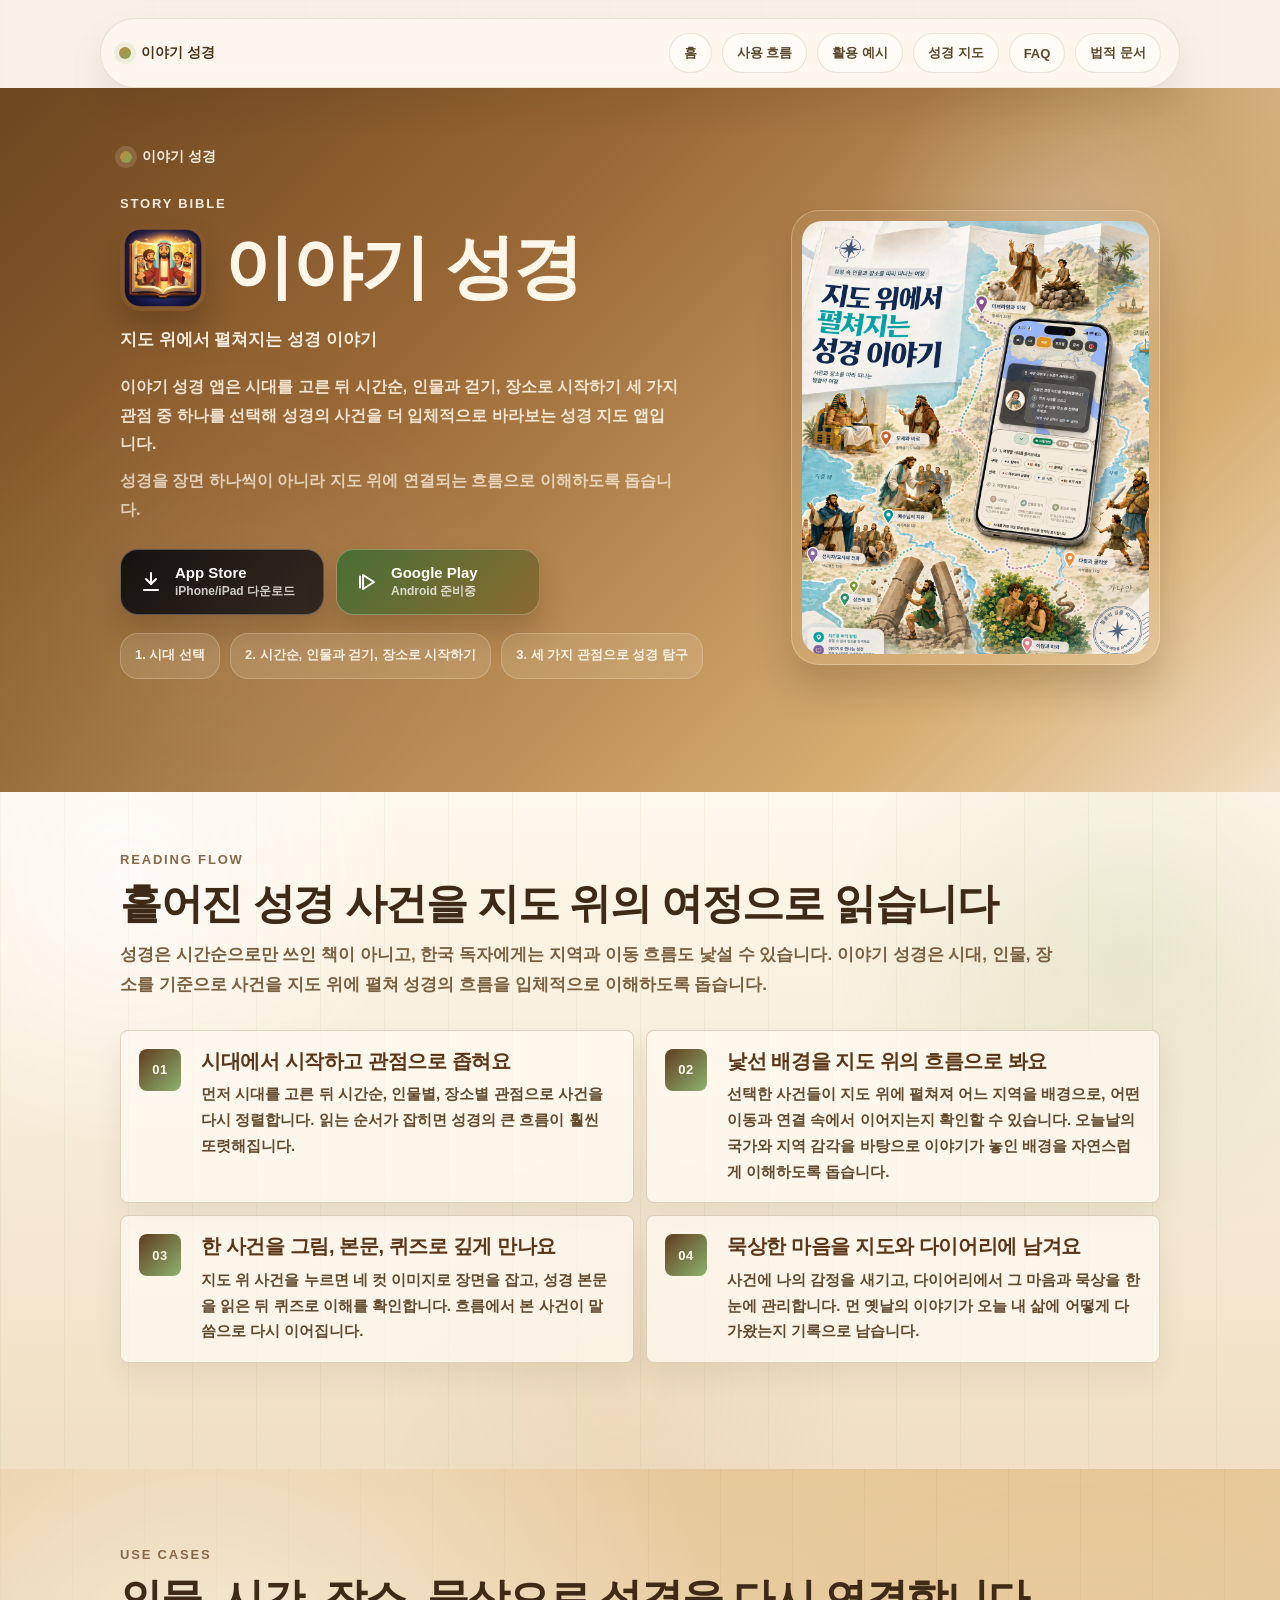
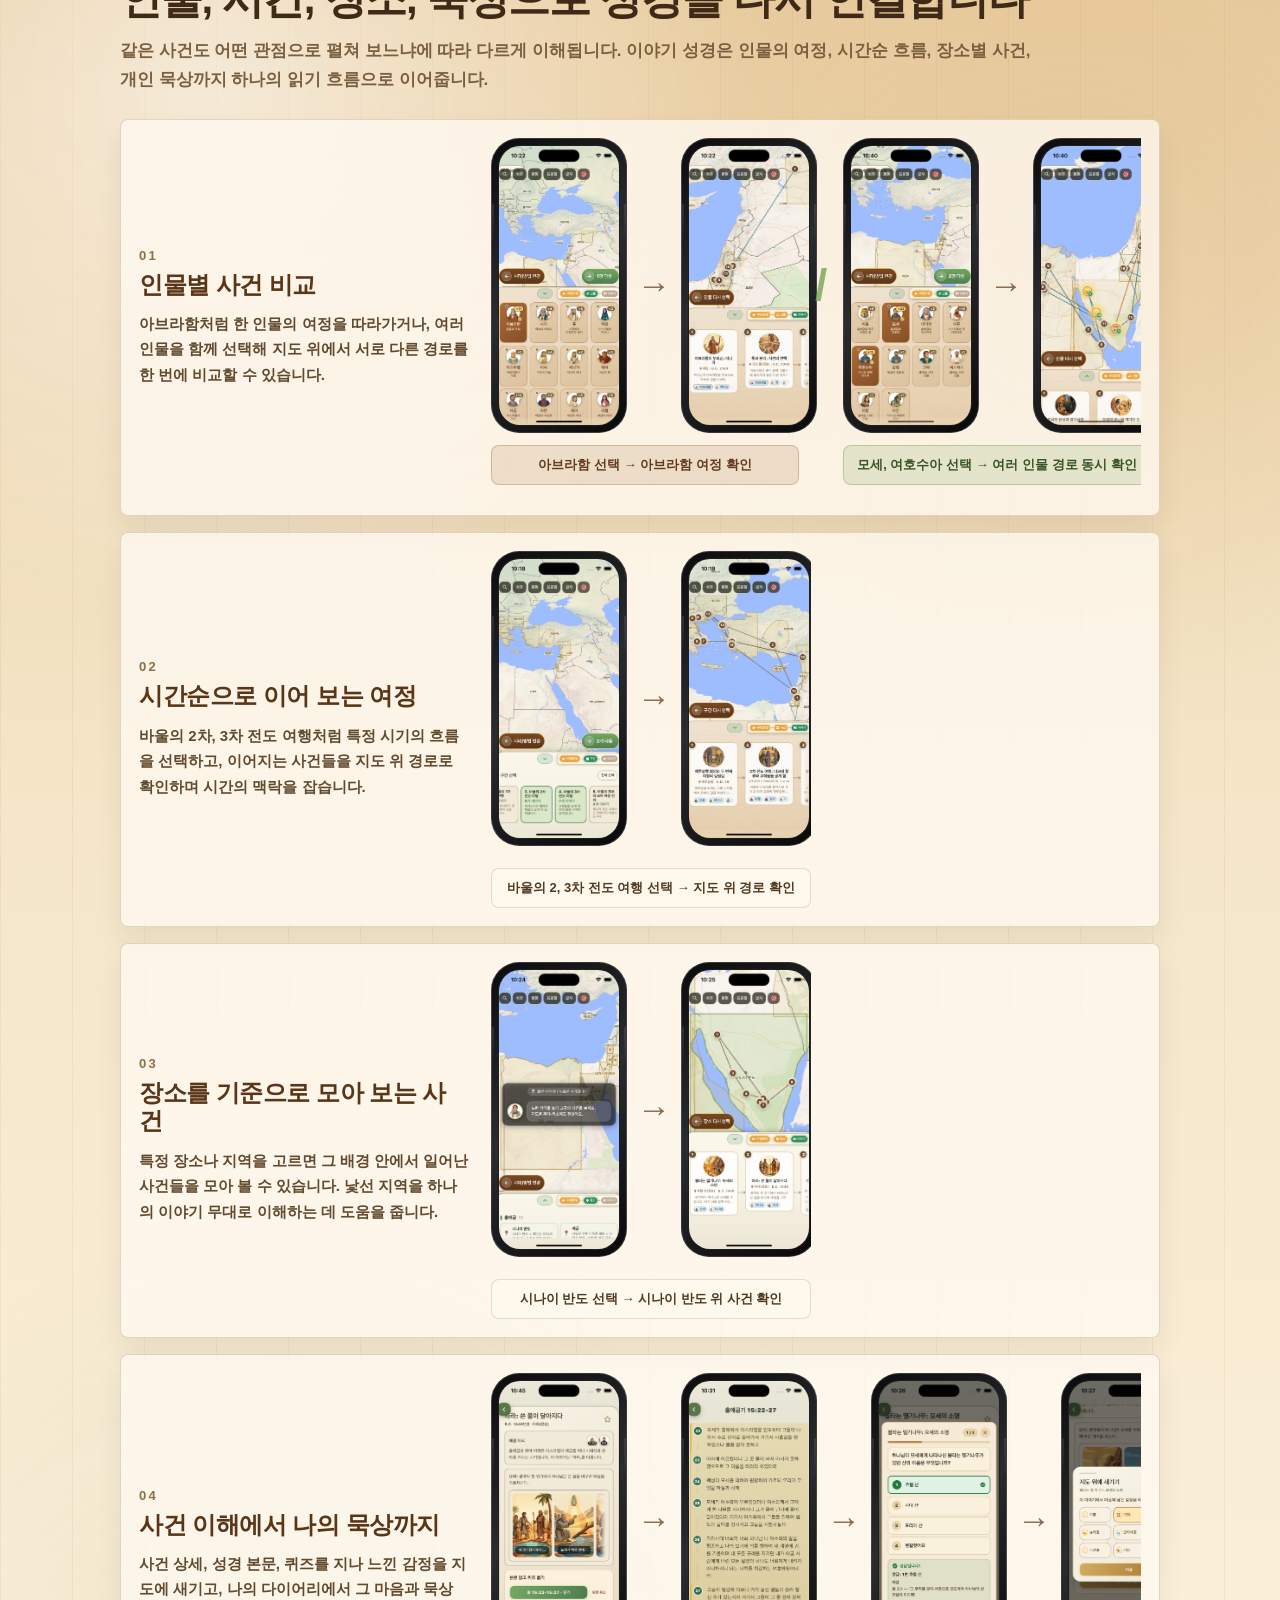
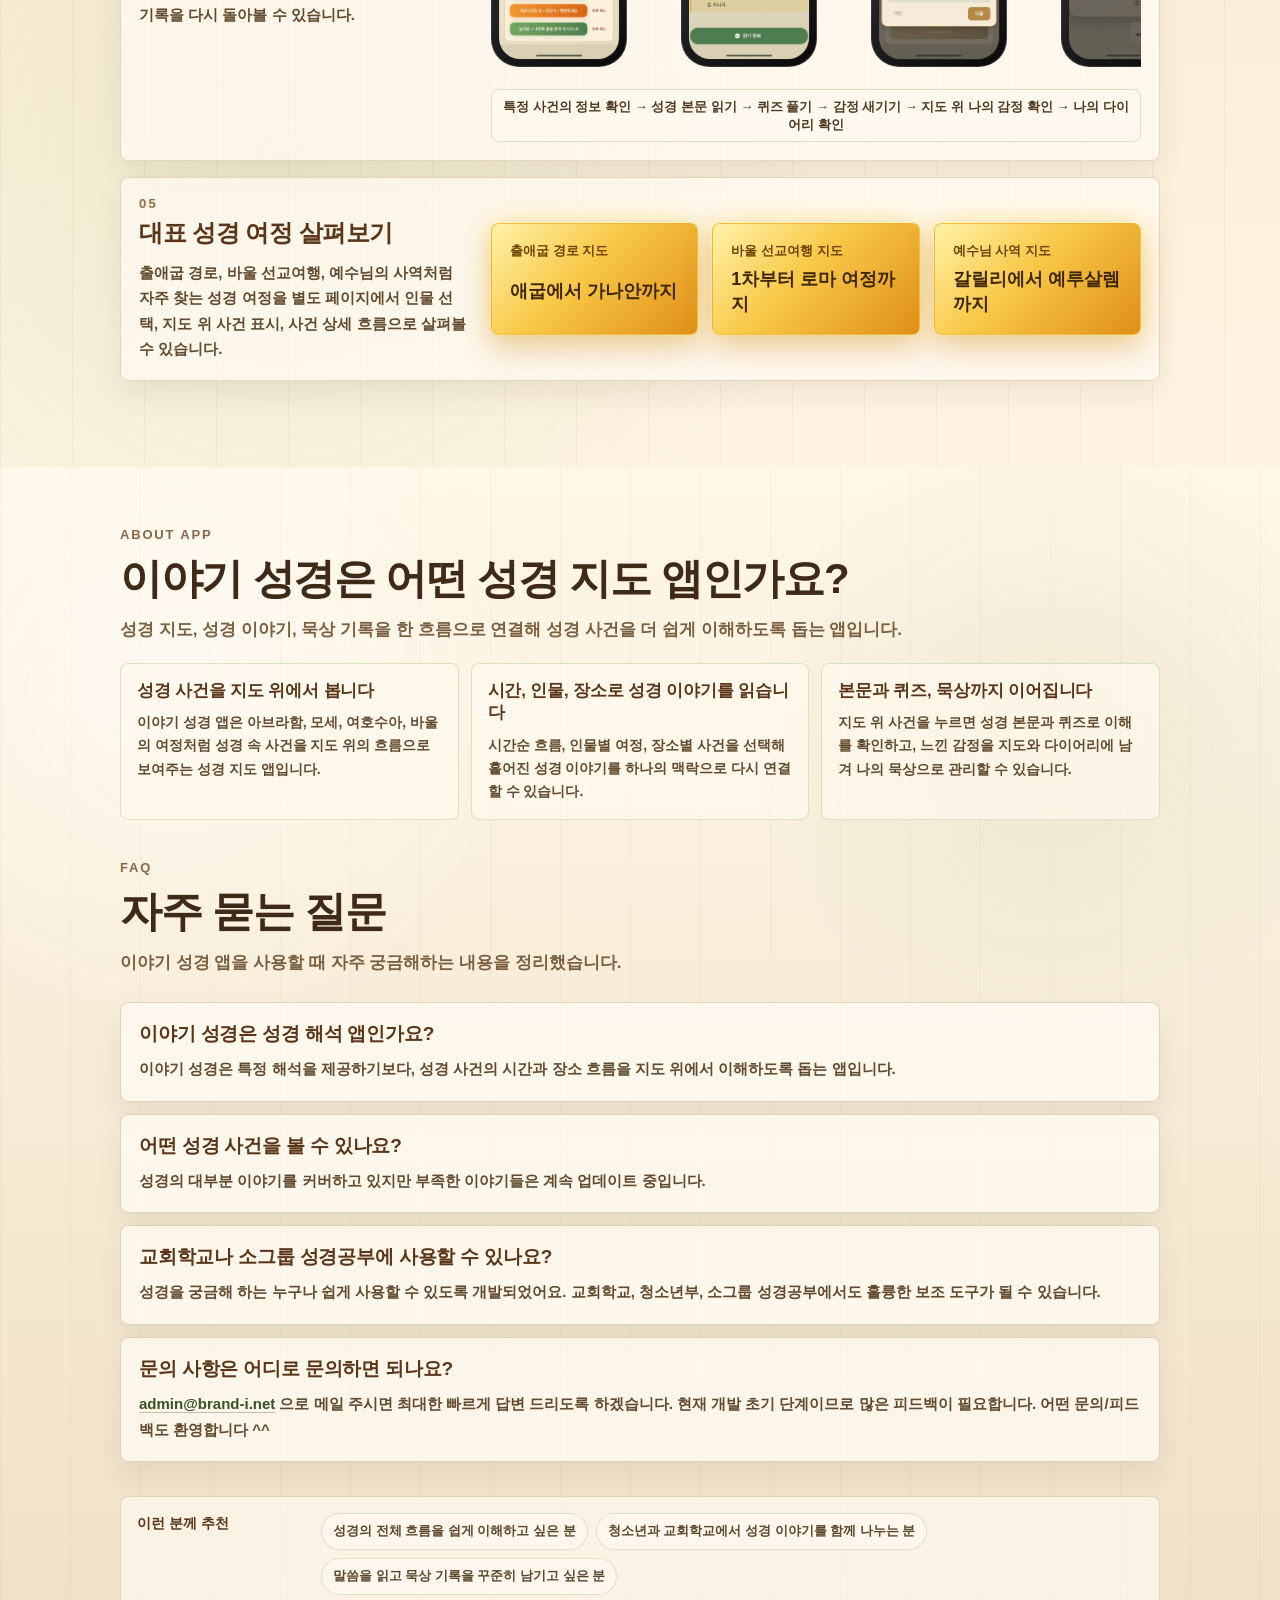
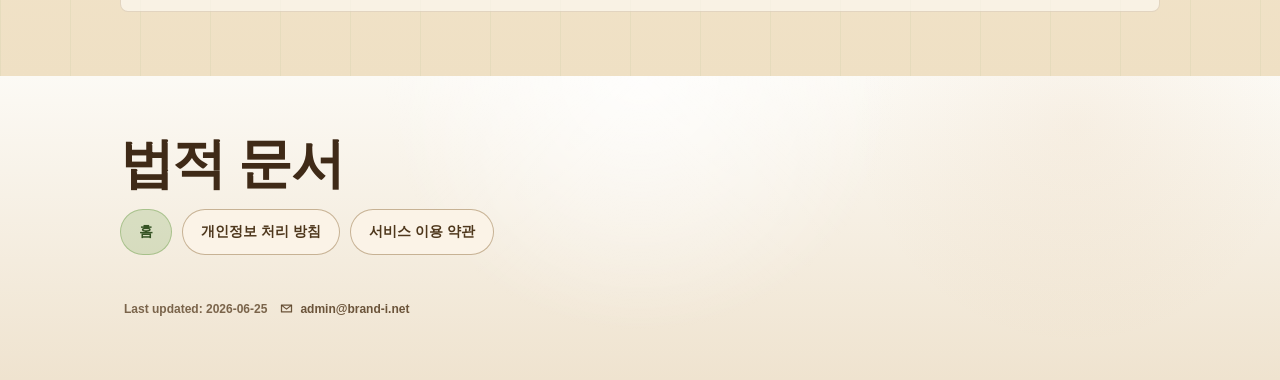
==== commit c2c199b9: "Use app flyer as homepage hero image" ====
--- a/index.html
+++ b/index.html
@@ -152,7 +152,7 @@
                 </div>
               </div>
               <figure class="intro-visual">
-                <img src="./assets/0_app_description.png" alt="이야기 성경 성경 지도 앱 소개 이미지" />
+                <img src="./assets/0_app_flyer.png" alt="이야기 성경 성경 지도 앱 소개 이미지" />
               </figure>
             </div>
           </section>
--- a/styles.css
+++ b/styles.css
@@ -269,7 +269,7 @@
 
 .intro-grid {
   display: grid;
-  grid-template-columns: minmax(0, 1.08fr) minmax(360px, 500px);
+  grid-template-columns: minmax(0, 1.08fr) minmax(300px, 410px);
   gap: 22px;
   align-items: center;
   margin-top: 12px;
@@ -335,6 +335,8 @@
 }
 
 .intro-visual {
+  justify-self: end;
+  width: 90%;
   min-width: 0;
   margin: 0;
   padding: 10px;
@@ -1914,7 +1916,7 @@
   }
 
   .intro-grid {
-    grid-template-columns: minmax(0, 1fr) minmax(104px, 34vw);
+    grid-template-columns: minmax(0, 1fr) minmax(86px, 28vw);
     gap: 10px 12px;
     align-items: center;
     margin-top: 0;
@@ -2005,7 +2007,7 @@
     grid-column: 2;
     grid-row: 1 / span 5;
     align-self: center;
-    width: 100%;
+    width: 90%;
     padding: 5px;
     border-radius: 18px;
     background: rgba(255, 248, 238, 0.13);
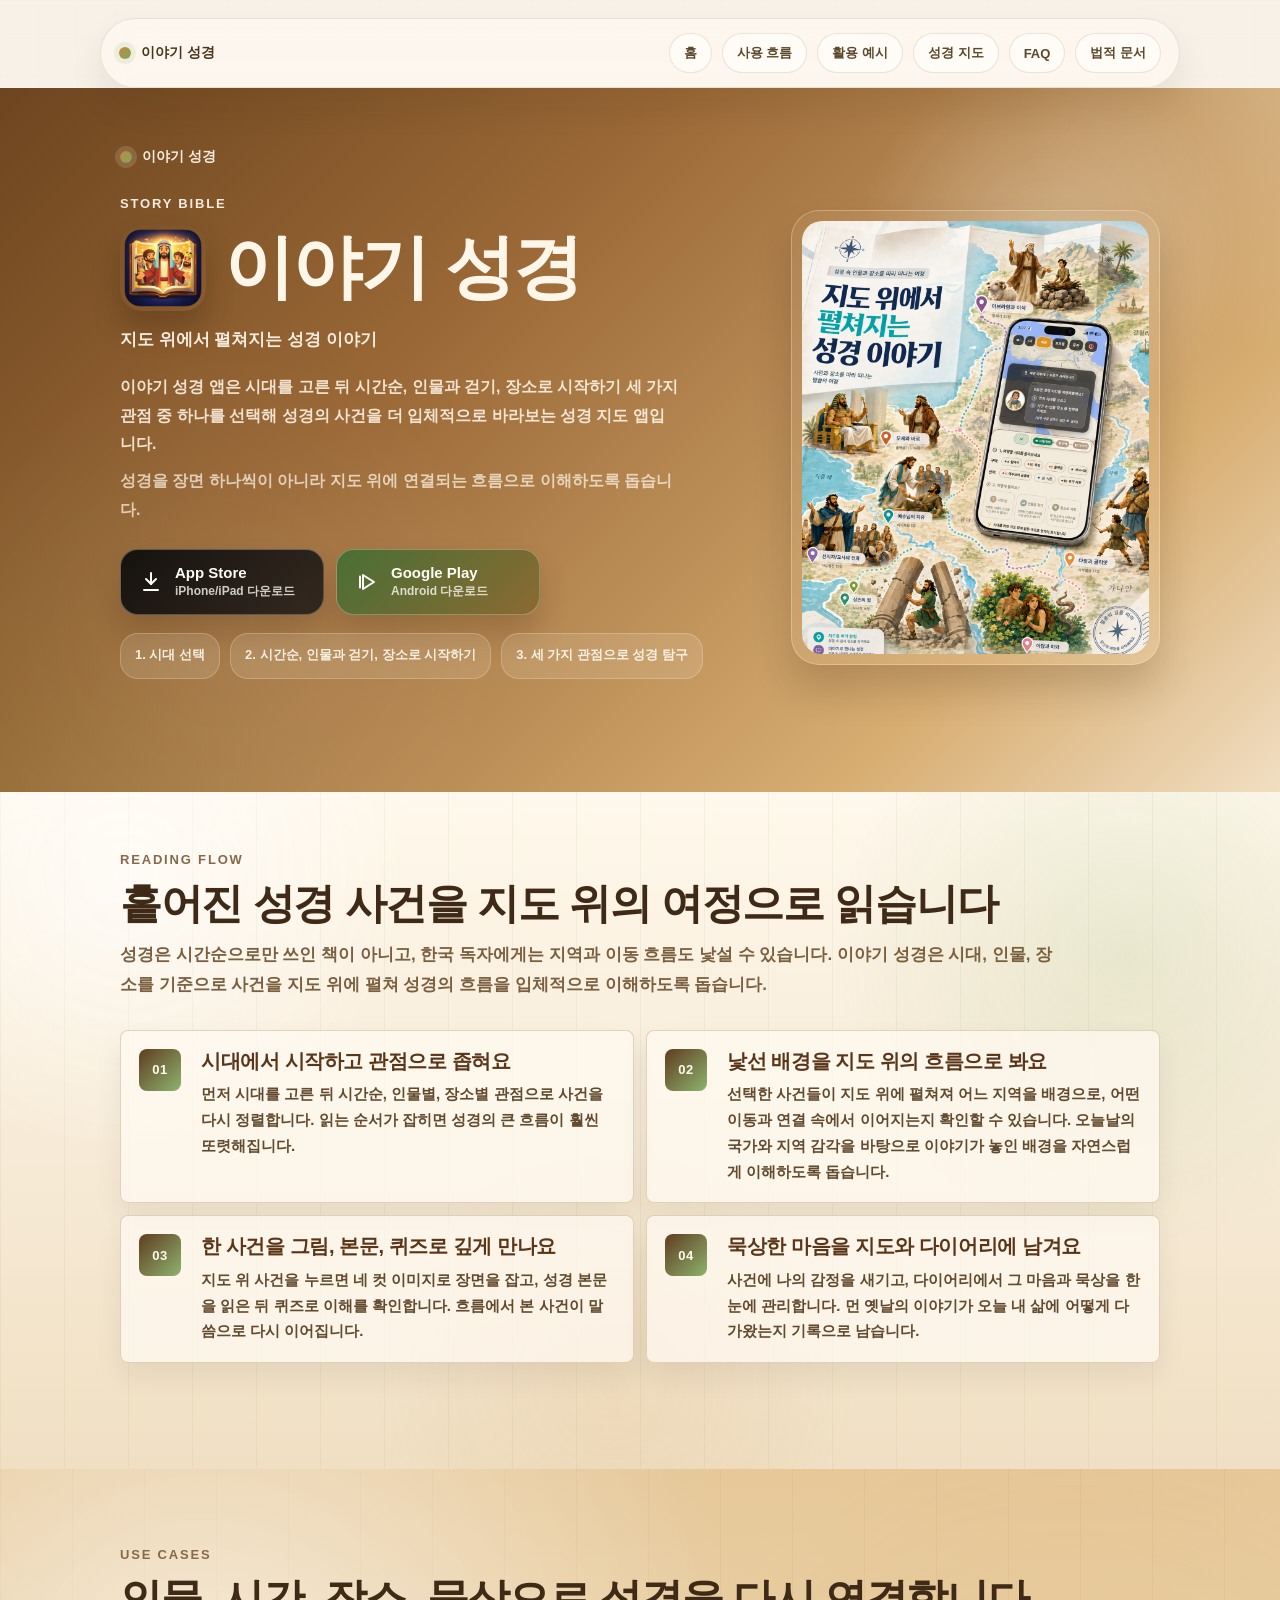
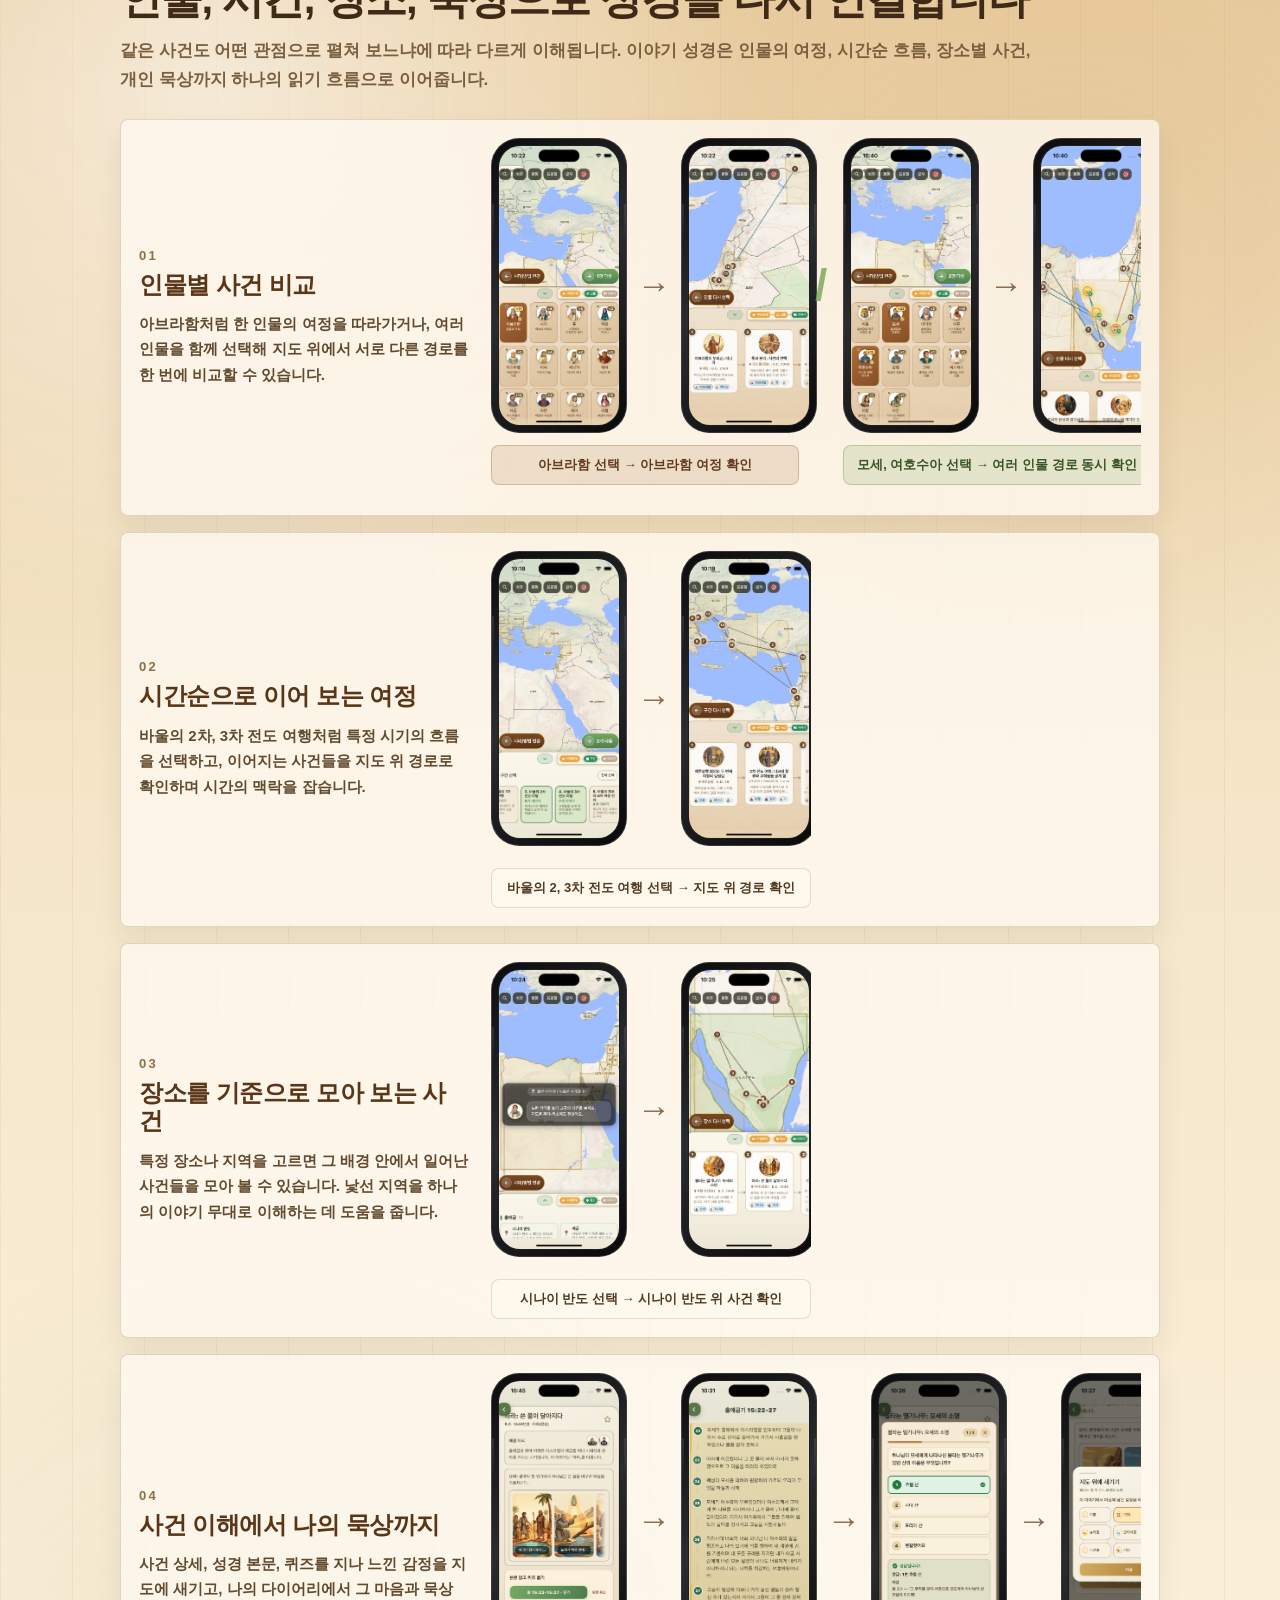
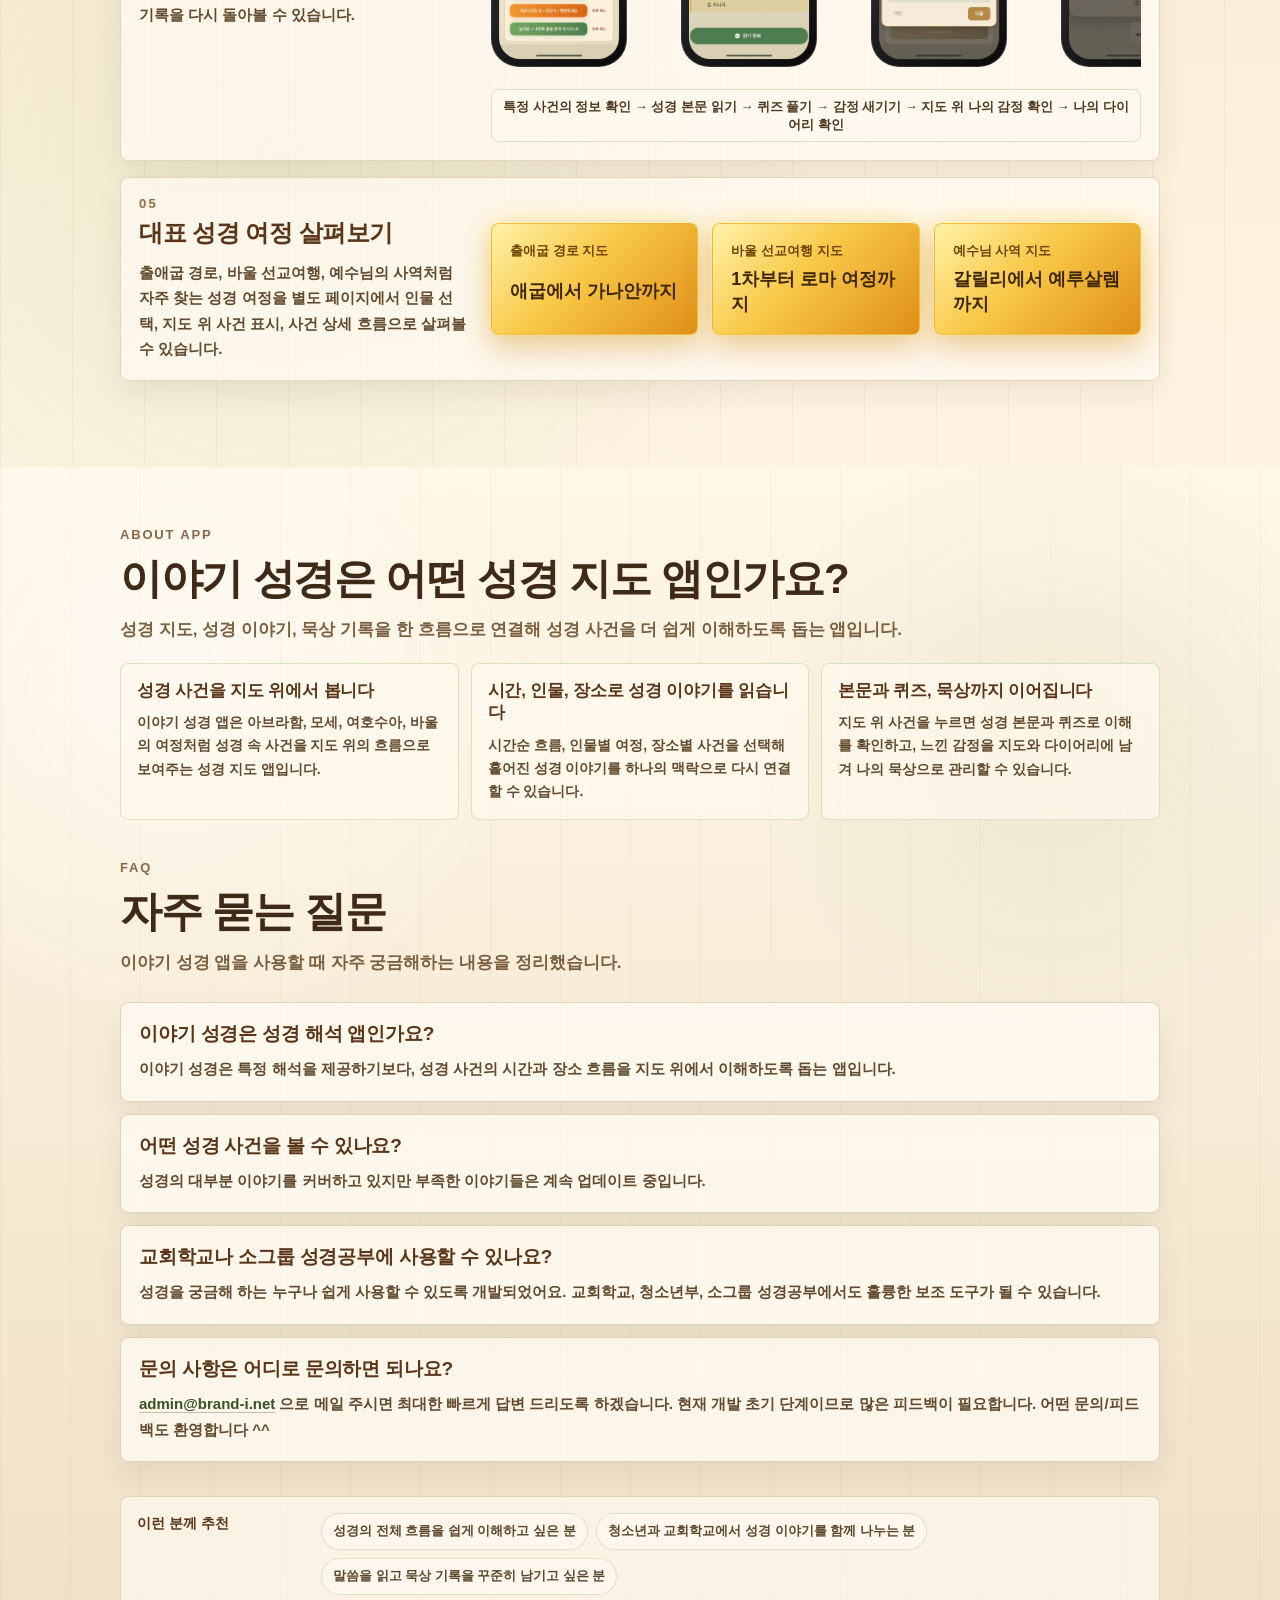
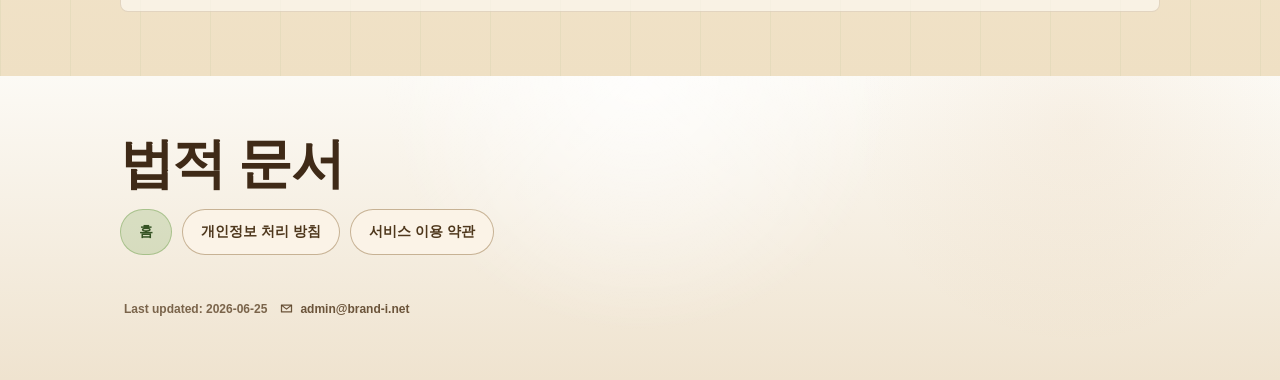
==== commit 9a0c16ec: "Update Android download links" ====
--- a/index.html
+++ b/index.html
@@ -51,12 +51,15 @@
         "alternateName": "Story Bible",
         "applicationCategory": "EducationApplication",
         "applicationSubCategory": "Bible study app",
-        "operatingSystem": "iOS",
+        "operatingSystem": "iOS, Android",
         "inLanguage": "ko-KR",
         "description": "이야기 성경 앱은 성경 사건을 시대, 인물, 장소별로 지도 위에서 따라가며 읽는 성경 지도 앱입니다. 성경 이야기, 본문, 퀴즈, 묵상 다이어리를 함께 제공합니다.",
         "keywords": "이야기 성경 앱, 성경 지도 앱, 성경 지도, 이야기 성경, 성경 이야기, 성경 묵상 앱, 성경 퀴즈 앱",
         "url": "https://brand-i-admin.github.io/story-bible-pages/",
-        "downloadUrl": "https://apps.apple.com/kr/app/6761421425",
+        "downloadUrl": [
+          "https://apps.apple.com/kr/app/6761421425",
+          "https://play.google.com/store/apps/details?id=com.storybible.app"
+        ],
         "publisher": {
           "@type": "Organization",
           "name": "Brand-i"
@@ -129,11 +132,12 @@
                       <small>iPhone/iPad 다운로드</small>
                     </span>
                   </a>
-                  <button
+                  <a
                     class="store-button store-button-secondary"
-                    type="button"
-                    data-android-wait
-                    aria-label="Google Play 배포 준비중 알림 보기"
+                    href="https://play.google.com/store/apps/details?id=com.storybible.app"
+                    target="_blank"
+                    rel="noopener noreferrer"
+                    aria-label="Google Play에서 이야기 성경 다운로드"
                   >
                     <svg class="store-icon" viewBox="0 0 24 24" aria-hidden="true">
                       <path d="M8 5v14l11-7z" />
@@ -141,9 +145,9 @@
                     </svg>
                     <span>
                       <strong>Google Play</strong>
-                      <small>Android 준비중</small>
+                      <small>Android 다운로드</small>
                     </span>
-                  </button>
+                  </a>
                 </div>
                 <div class="meta-row">
                   <span class="meta-pill">1. 시대 선택</span>
@@ -529,58 +533,5 @@
         </div>
       </section>
     </main>
-    <div
-      class="release-dialog"
-      data-android-dialog
-      hidden
-      role="dialog"
-      aria-modal="true"
-      aria-labelledby="android-dialog-title"
-    >
-      <div class="release-dialog-panel">
-        <button class="dialog-close" type="button" data-android-close aria-label="팝업 닫기">
-          <svg viewBox="0 0 24 24" aria-hidden="true">
-            <path d="M6 6l12 12" />
-            <path d="M18 6 6 18" />
-          </svg>
-        </button>
-        <p class="eyebrow">Google Play</p>
-        <h2 id="android-dialog-title">안드로이드 배포 준비중</h2>
-        <p>안드로이드 앱은 현재 배포 준비중입니다.</p>
-        <div class="dialog-actions">
-          <button class="button-link primary" type="button" data-android-close>확인</button>
-        </div>
-      </div>
-    </div>
-    <script>
-      const androidButton = document.querySelector("[data-android-wait]");
-      const androidDialog = document.querySelector("[data-android-dialog]");
-
-      if (androidButton && androidDialog) {
-        const closeAndroidDialog = () => {
-          androidDialog.hidden = true;
-          document.body.classList.remove("is-dialog-open");
-          androidButton.focus();
-        };
-
-        androidButton.addEventListener("click", () => {
-          androidDialog.hidden = false;
-          document.body.classList.add("is-dialog-open");
-          androidDialog.querySelector("[data-android-close]").focus();
-        });
-
-        androidDialog.addEventListener("click", (event) => {
-          if (event.target === androidDialog || event.target.closest("[data-android-close]")) {
-            closeAndroidDialog();
-          }
-        });
-
-        document.addEventListener("keydown", (event) => {
-          if (event.key === "Escape" && !androidDialog.hidden) {
-            closeAndroidDialog();
-          }
-        });
-      }
-    </script>
   </body>
 </html>
--- a/styles.css
+++ b/styles.css
@@ -43,10 +43,6 @@
     linear-gradient(90deg, rgba(184, 137, 85, 0.08) 1px, transparent 1px);
   background-size: 38px 38px;
   opacity: 0.18;
-}
-
-body.is-dialog-open {
-  overflow: hidden;
 }
 
 .page {
@@ -1283,94 +1279,6 @@
   pointer-events: none;
 }
 
-.release-dialog[hidden] {
-  display: none;
-}
-
-.release-dialog {
-  position: fixed;
-  inset: 0;
-  z-index: 60;
-  display: grid;
-  place-items: center;
-  padding: 20px;
-  background: rgba(35, 22, 12, 0.62);
-  backdrop-filter: blur(8px);
-}
-
-.release-dialog-panel {
-  position: relative;
-  width: min(100%, 390px);
-  padding: 26px;
-  border: 1px solid rgba(151, 117, 72, 0.34);
-  border-radius: 22px;
-  background: #fff7ea;
-  box-shadow: 0 28px 70px rgba(20, 12, 5, 0.32);
-}
-
-.release-dialog-panel .eyebrow {
-  margin-bottom: 10px;
-  color: #7ba85a;
-}
-
-.release-dialog-panel h2 {
-  margin: 0;
-  padding-right: 36px;
-  font-size: 24px;
-  line-height: 1.2;
-  color: var(--hero-brown);
-}
-
-.release-dialog-panel p:not(.eyebrow) {
-  margin: 12px 0 0;
-  font-size: 15px;
-  font-weight: 800;
-  line-height: 1.7;
-  color: #5b472a;
-}
-
-.dialog-close {
-  position: absolute;
-  top: 14px;
-  right: 14px;
-  display: inline-flex;
-  align-items: center;
-  justify-content: center;
-  width: 38px;
-  height: 38px;
-  padding: 0;
-  border: 1px solid rgba(151, 117, 72, 0.2);
-  border-radius: 999px;
-  background: rgba(251, 244, 232, 0.88);
-  color: #5b472a;
-  cursor: pointer;
-}
-
-.dialog-close:hover,
-.dialog-close:focus-visible {
-  border-color: rgba(123, 168, 90, 0.42);
-  color: #355324;
-}
-
-.dialog-close svg {
-  width: 18px;
-  height: 18px;
-  fill: none;
-  stroke: currentColor;
-  stroke-width: 2;
-  stroke-linecap: round;
-  stroke-linejoin: round;
-}
-
-.dialog-actions {
-  display: flex;
-  margin-top: 18px;
-}
-
-.dialog-actions .button-link {
-  width: 100%;
-}
-
 .footer {
   display: flex;
   flex-wrap: wrap;
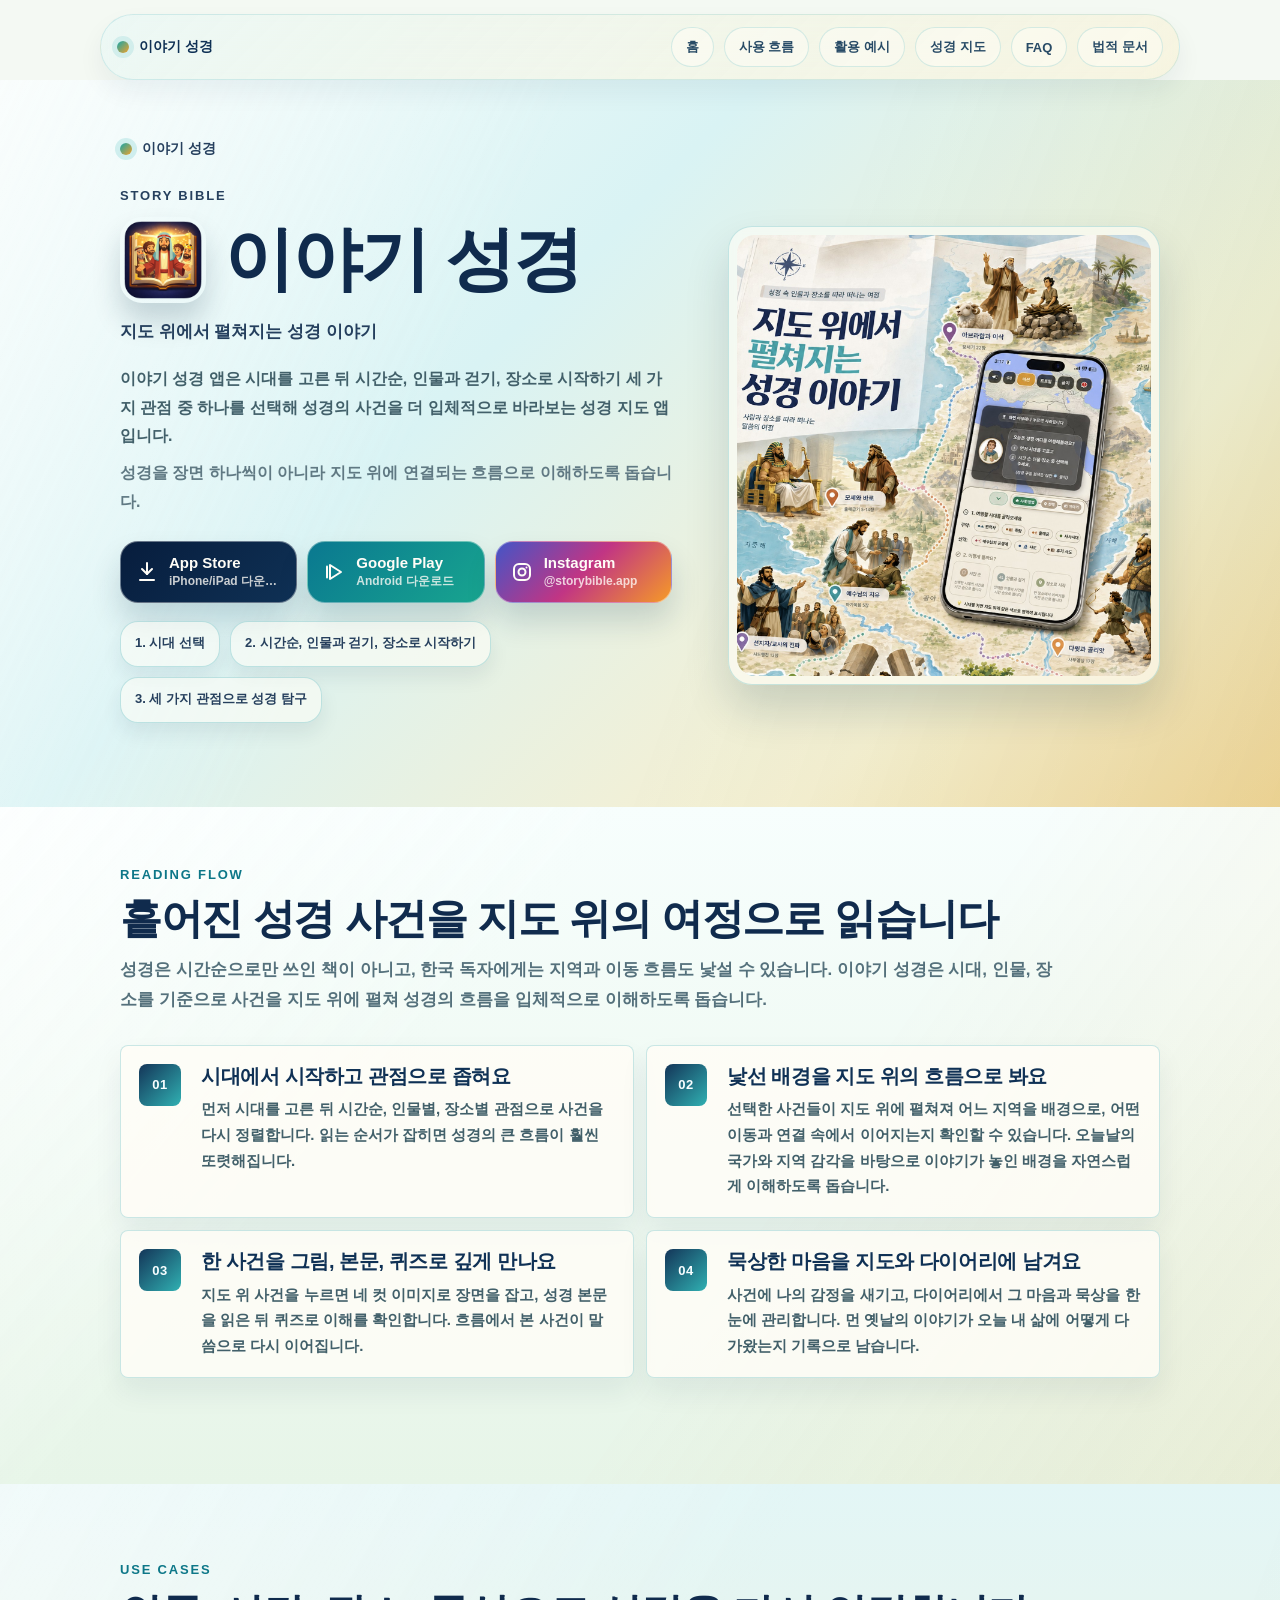
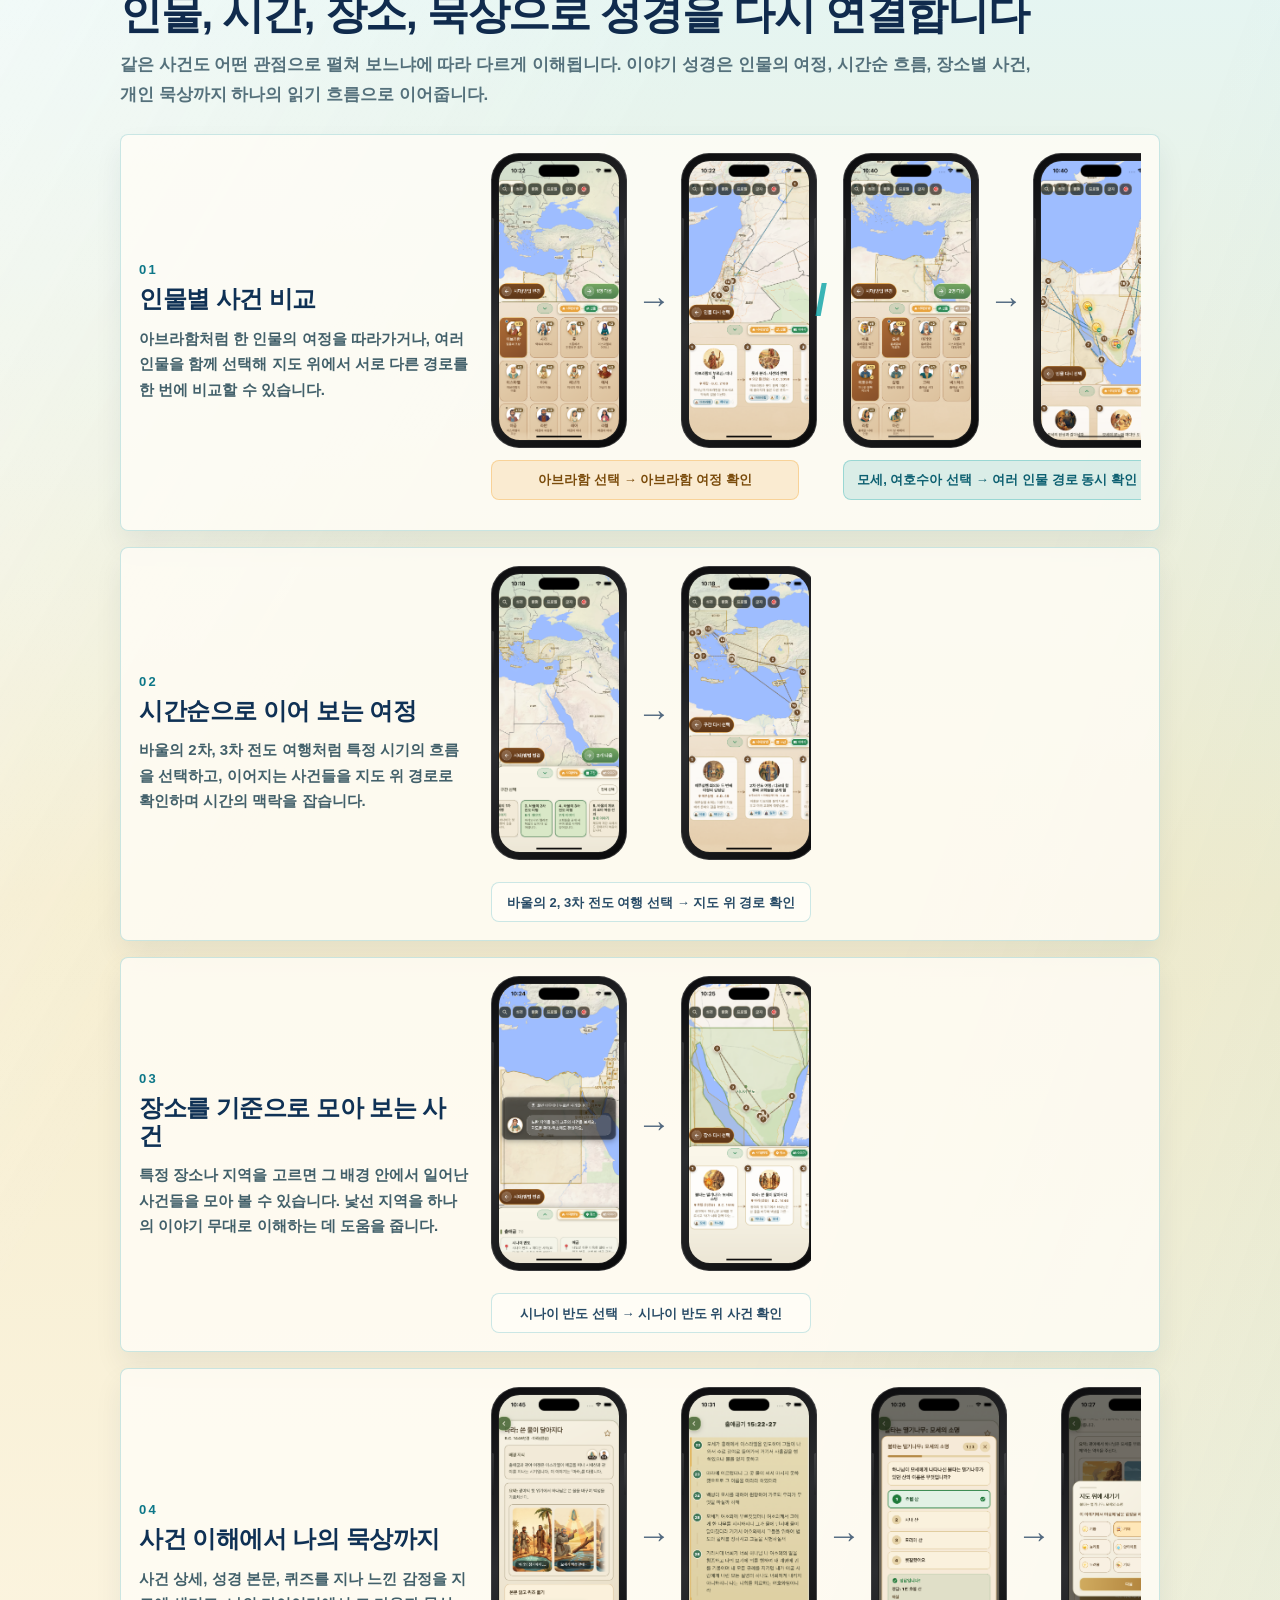
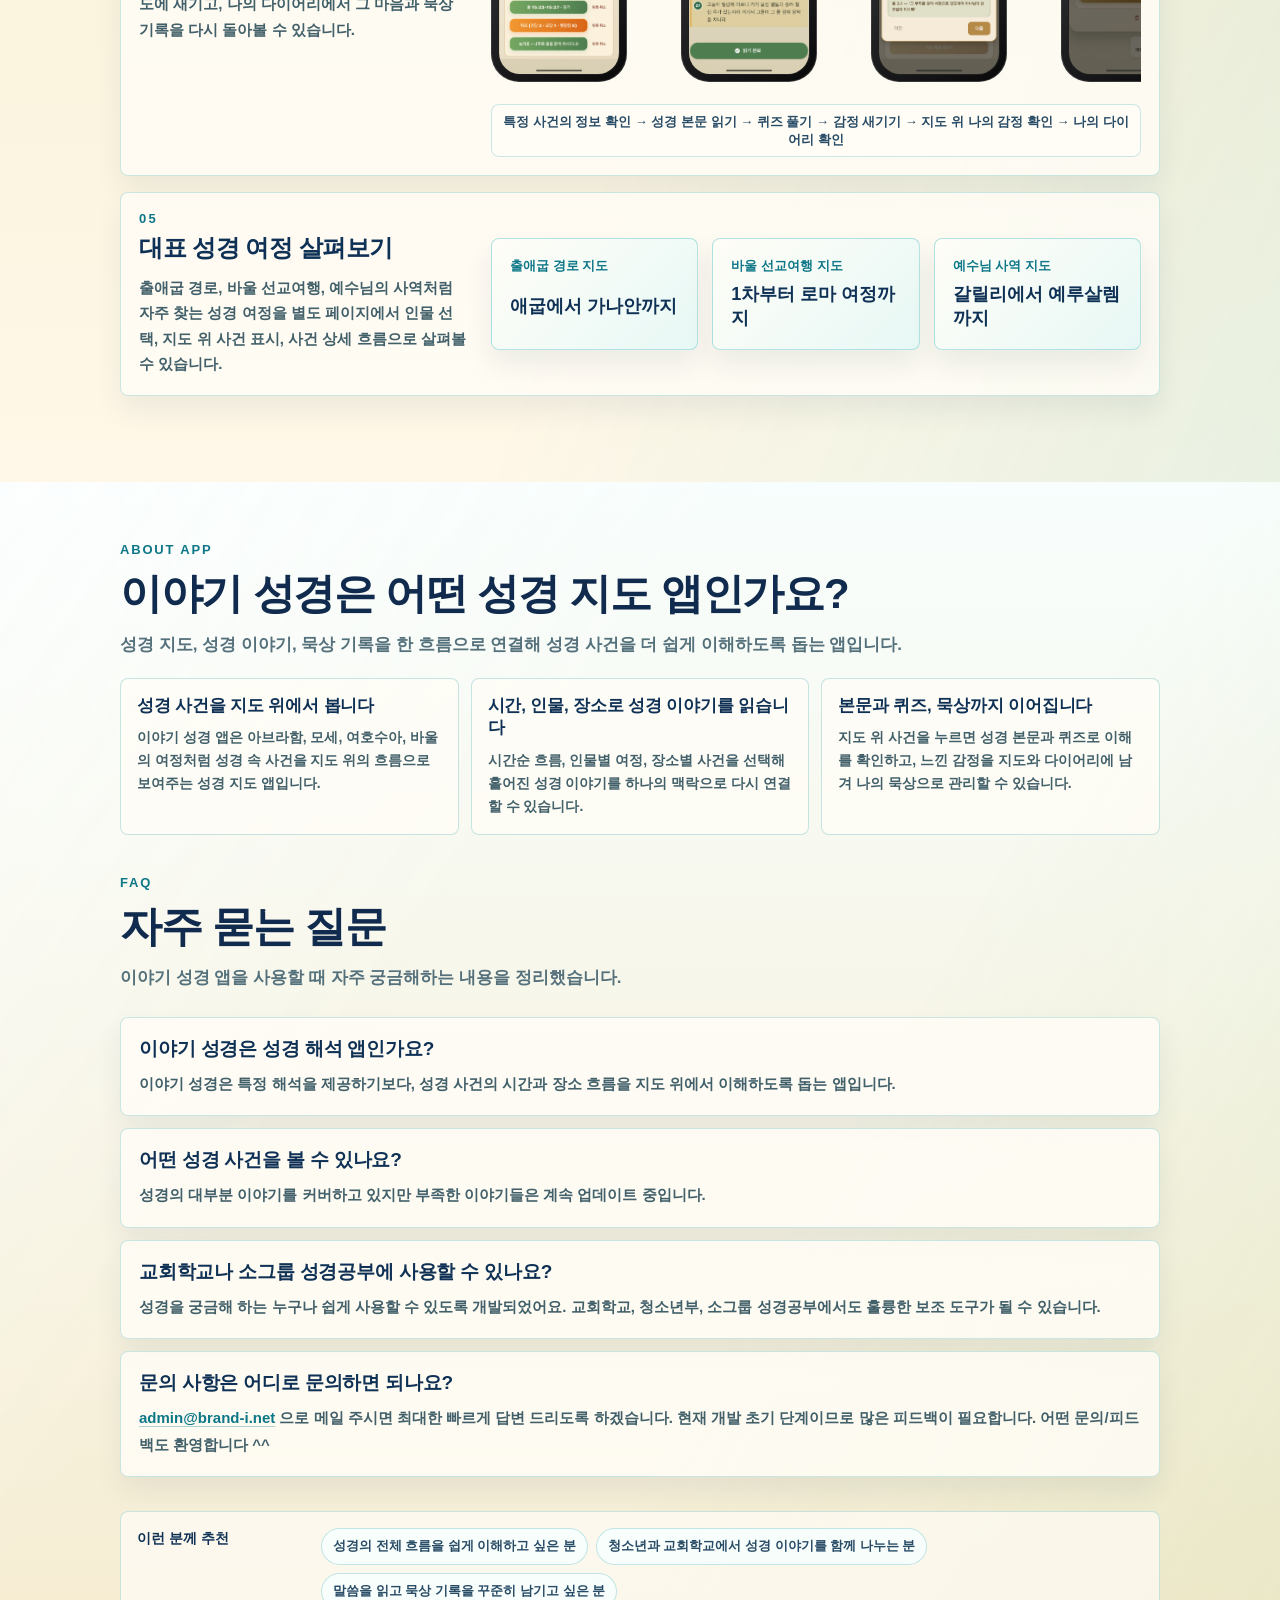
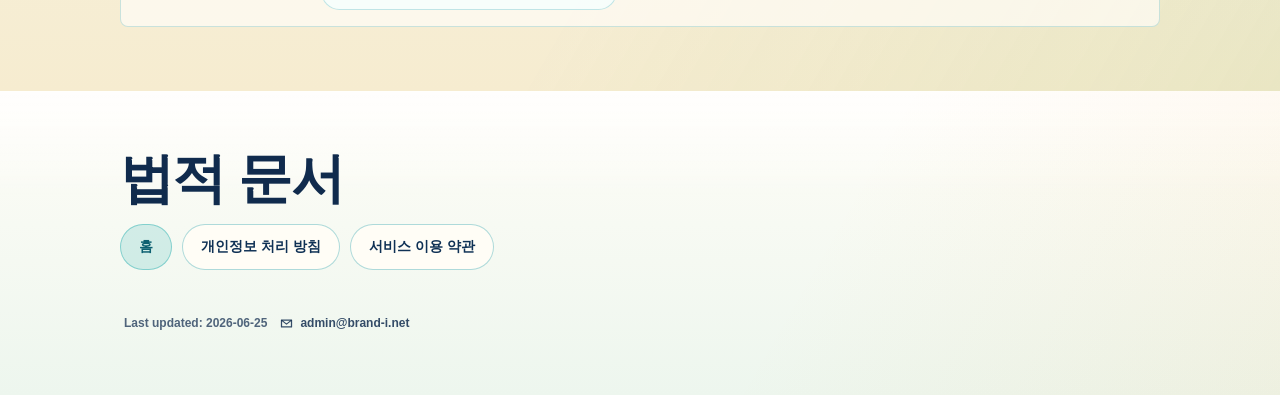
==== commit 8849f2ab: "Update landing page theme and social links" ====
--- a/index.html
+++ b/index.html
@@ -13,7 +13,7 @@
     <link rel="icon" type="image/png" href="./assets/logo.png" />
     <link rel="apple-touch-icon" href="./assets/logo.png" />
     <meta name="robots" content="index,follow" />
-    <meta name="theme-color" content="#6d451f" />
+    <meta name="theme-color" content="#0b6f78" />
 
     <meta property="og:type" content="website" />
     <meta property="og:locale" content="ko_KR" />
@@ -26,8 +26,9 @@
     <meta property="og:url" content="https://brand-i-admin.github.io/story-bible-pages/" />
     <meta
       property="og:image"
-      content="https://brand-i-admin.github.io/story-bible-pages/assets/og-image.png"
+      content="https://brand-i-admin.github.io/story-bible-pages/assets/story-bible-og-20260714.jpg"
     />
+    <meta property="og:image:type" content="image/jpeg" />
     <meta property="og:image:width" content="1200" />
     <meta property="og:image:height" content="630" />
     <meta property="og:image:alt" content="이야기 성경 앱 소개 이미지" />
@@ -40,7 +41,7 @@
     />
     <meta
       name="twitter:image"
-      content="https://brand-i-admin.github.io/story-bible-pages/assets/og-image.png"
+      content="https://brand-i-admin.github.io/story-bible-pages/assets/story-bible-og-20260714.jpg"
     />
 
     <script type="application/ld+json">
@@ -68,7 +69,8 @@
           "@type": "Offer",
           "price": "0",
           "priceCurrency": "KRW"
-        }
+        },
+        "sameAs": ["https://www.instagram.com/storybible.app/"]
       }
     </script>
     <link rel="stylesheet" href="./styles.css" />
@@ -114,7 +116,7 @@
                 <p class="intro-detail intro-detail-soft">
                   성경을 장면 하나씩이 아니라 지도 위에 연결되는 흐름으로 이해하도록 돕습니다.
                 </p>
-                <div class="store-actions" aria-label="앱 다운로드">
+                <div class="store-actions" aria-label="앱 다운로드 및 인스타그램 링크">
                   <a
                     class="store-button store-button-primary"
                     href="https://apps.apple.com/kr/app/6761421425"
@@ -148,6 +150,23 @@
                       <small>Android 다운로드</small>
                     </span>
                   </a>
+                  <a
+                    class="store-button store-button-instagram"
+                    href="https://www.instagram.com/storybible.app/"
+                    target="_blank"
+                    rel="noopener noreferrer"
+                    aria-label="Instagram에서 이야기 성경 보기"
+                  >
+                    <svg class="store-icon" viewBox="0 0 24 24" aria-hidden="true">
+                      <rect x="4" y="4" width="16" height="16" rx="5" />
+                      <circle cx="12" cy="12" r="3.5" />
+                      <path d="M16.5 7.5h.01" />
+                    </svg>
+                    <span>
+                      <strong>Instagram</strong>
+                      <small>@storybible.app</small>
+                    </span>
+                  </a>
                 </div>
                 <div class="meta-row">
                   <span class="meta-pill">1. 시대 선택</span>
@@ -156,7 +175,13 @@
                 </div>
               </div>
               <figure class="intro-visual">
-                <img src="./assets/0_app_flyer.png" alt="이야기 성경 성경 지도 앱 소개 이미지" />
+                <img
+                  src="./assets/story-bible-main-theme.jpg"
+                  alt="지도 위에서 펼쳐지는 이야기 성경 앱 메인 이미지"
+                  width="1400"
+                  height="1469"
+                  fetchpriority="high"
+                />
               </figure>
             </div>
           </section>
--- a/styles.css
+++ b/styles.css
@@ -1,17 +1,18 @@
 :root {
-  --bg-top: #f9f1e1;
-  --bg-bottom: #ead3ac;
-  --paper: rgba(251, 244, 232, 0.94);
-  --paper-strong: rgba(247, 238, 220, 0.98);
-  --line: rgba(151, 117, 72, 0.58);
-  --text: #3f2a17;
-  --muted: #7a6040;
-  --accent: #c8873d;
-  --accent-olive: #7ba85a;
-  --shadow: rgba(42, 24, 8, 0.18);
-  --shadow-soft: rgba(42, 24, 8, 0.1);
-  --hero-brown: #5a3518;
-  --hero-cream: #fff6ea;
+  --bg-top: #eefaf9;
+  --bg-bottom: #f8edcf;
+  --paper: rgba(255, 252, 244, 0.94);
+  --paper-strong: rgba(255, 253, 247, 0.98);
+  --line: rgba(18, 150, 162, 0.34);
+  --text: #102b4d;
+  --muted: #55717c;
+  --accent: #14a6a9;
+  --accent-olive: #86b85f;
+  --accent-warm: #f2a12a;
+  --shadow: rgba(8, 42, 68, 0.16);
+  --shadow-soft: rgba(8, 42, 68, 0.09);
+  --hero-brown: #0f3155;
+  --hero-cream: #f8feff;
 }
 
 * {
@@ -25,7 +26,7 @@
   min-height: 100%;
   font-family: "Pretendard", "Apple SD Gothic Neo", "Noto Sans KR", sans-serif;
   color: var(--text);
-  background: #f7f1e7;
+  background: #f4f9f3;
   overflow-wrap: break-word;
 }
 
@@ -34,15 +35,7 @@
 }
 
 body::before {
-  content: "";
-  position: fixed;
-  inset: 0;
-  pointer-events: none;
-  background-image:
-    linear-gradient(rgba(184, 137, 85, 0.08) 1px, transparent 1px),
-    linear-gradient(90deg, rgba(184, 137, 85, 0.08) 1px, transparent 1px);
-  background-size: 38px 38px;
-  opacity: 0.18;
+  content: none;
 }
 
 .page {
@@ -53,7 +46,7 @@
   position: sticky;
   top: 0;
   z-index: 20;
-  padding: 18px 20px 0;
+  padding: 14px 20px 0;
 }
 
 .top-nav-inner {
@@ -64,19 +57,19 @@
   gap: 16px;
   max-width: 1080px;
   margin: 0 auto;
-  padding: 14px 18px;
-  border: 1px solid rgba(151, 117, 72, 0.18);
+  padding: 12px 16px;
+  border: 1px solid rgba(18, 150, 162, 0.14);
   border-radius: 999px;
-  background: rgba(255, 249, 241, 0.72);
-  box-shadow: 0 18px 36px rgba(42, 24, 8, 0.08);
-  backdrop-filter: blur(14px);
+  background: linear-gradient(135deg, rgba(231, 247, 246, 0.62), rgba(250, 239, 203, 0.46));
+  box-shadow: 0 12px 26px rgba(8, 42, 68, 0.06);
+  backdrop-filter: blur(16px);
 }
 
 .top-nav-brand {
   display: inline-flex;
   align-items: center;
   gap: 10px;
-  color: #4b341a;
+  color: #0f3155;
   text-decoration: none;
   font-size: 14px;
   font-weight: 900;
@@ -95,26 +88,26 @@
   min-height: 40px;
   padding: 0 14px;
   border-radius: 999px;
-  border: 1px solid rgba(151, 117, 72, 0.18);
-  background: rgba(255, 252, 247, 0.86);
-  color: #5b472a;
+  border: 1px solid rgba(18, 150, 162, 0.16);
+  background: rgba(255, 253, 247, 0.48);
+  color: #284b66;
   text-decoration: none;
   font-size: 13px;
   font-weight: 800;
 }
 
 .top-nav-link:hover {
-  border-color: rgba(123, 168, 90, 0.42);
-  background: rgba(255, 248, 238, 0.96);
+  border-color: rgba(242, 161, 42, 0.44);
+  background: rgba(255, 250, 239, 0.96);
 }
 
 .top-nav-link.is-current-map {
-  border-color: rgba(246, 185, 47, 0.86);
-  background: linear-gradient(135deg, #fff3a6 0%, #f8c847 48%, #e79a20 100%);
-  color: #3f2704;
+  border-color: rgba(20, 166, 169, 0.34);
+  background: linear-gradient(135deg, rgba(226, 247, 246, 0.72), rgba(255, 253, 247, 0.62));
+  color: #0f3155;
   box-shadow:
-    0 10px 20px rgba(181, 104, 8, 0.18),
-    0 0 18px rgba(255, 210, 68, 0.42);
+    0 8px 18px rgba(8, 42, 68, 0.06),
+    inset 0 0 0 1px rgba(255, 253, 247, 0.48);
 }
 
 .section-band {
@@ -133,84 +126,69 @@
 
 .band-hero {
   background:
-    radial-gradient(circle at top right, rgba(255, 245, 227, 0.24), transparent 18%),
-    radial-gradient(circle at bottom left, rgba(123, 168, 90, 0.1), transparent 26%),
-    linear-gradient(135deg, #6d451f 0%, #9a6836 34%, #d8ae73 78%, #f1dec2 100%);
+    linear-gradient(135deg, #f5fcfb 0%, #d9f3f4 38%, #f8efcf 76%, #ffd58f 100%);
 }
 
 .band-hero::before {
   background:
-    radial-gradient(circle at 82% 22%, rgba(255, 255, 255, 0.3), transparent 16%),
-    radial-gradient(circle at 18% 76%, rgba(255, 248, 238, 0.08), transparent 24%);
+    linear-gradient(115deg, rgba(255, 255, 255, 0.64) 0%, transparent 36%),
+    linear-gradient(290deg, rgba(20, 166, 169, 0.12) 0%, transparent 44%);
+  opacity: 0.72;
 }
 
 .band-flow {
   background:
-    linear-gradient(90deg, rgba(123, 168, 90, 0.09) 0 1px, transparent 1px 100%),
-    linear-gradient(180deg, #fff8ec 0%, #f0dfc3 100%);
-  background-size:
-    64px 64px,
-    auto;
+    linear-gradient(180deg, #f7fefd 0%, #e7f5e8 100%);
 }
 
 .band-flow::before {
   background:
-    radial-gradient(circle at 10% 12%, rgba(255, 255, 255, 0.7), transparent 22%),
-    radial-gradient(circle at 88% 24%, rgba(123, 168, 90, 0.16), transparent 24%),
-    radial-gradient(circle at 48% 88%, rgba(200, 135, 61, 0.1), transparent 28%);
+    linear-gradient(130deg, rgba(255, 255, 255, 0.72) 0%, transparent 34%),
+    linear-gradient(305deg, rgba(242, 161, 42, 0.11) 0%, transparent 42%);
 }
 
 .band-examples {
   background:
-    linear-gradient(90deg, rgba(151, 117, 72, 0.075) 0 1px, transparent 1px 100%),
-    linear-gradient(180deg, #e6c899 0%, #f4e5c7 40%, #fff4e2 100%);
-  background-size:
-    72px 72px,
-    auto;
+    linear-gradient(180deg, #e3f6f6 0%, #f5edcf 46%, #fff8e8 100%);
 }
 
 .band-examples::before {
   background:
-    radial-gradient(circle at 16% 10%, rgba(255, 255, 255, 0.62), transparent 24%),
-    radial-gradient(circle at 84% 18%, rgba(200, 135, 61, 0.12), transparent 22%),
-    radial-gradient(circle at 22% 86%, rgba(123, 168, 90, 0.12), transparent 26%);
+    linear-gradient(120deg, rgba(255, 255, 255, 0.58) 0%, transparent 32%),
+    linear-gradient(290deg, rgba(20, 166, 169, 0.1) 0%, transparent 40%);
 }
 
 .band-showcase {
   background:
-    radial-gradient(circle at top right, rgba(255, 251, 245, 0.92), transparent 28%),
-    linear-gradient(180deg, #f6efe4 0%, #ead7b6 100%);
+    linear-gradient(140deg, rgba(255, 253, 247, 0.92) 0%, transparent 42%),
+    linear-gradient(180deg, #f9fbf2 0%, #e5f5f3 100%);
 }
 
 .band-showcase::before {
   background:
-    radial-gradient(circle at 18% 18%, rgba(255, 255, 255, 0.36), transparent 18%),
-    radial-gradient(circle at 88% 70%, rgba(123, 168, 90, 0.1), transparent 24%);
+    linear-gradient(115deg, rgba(255, 255, 255, 0.38) 0%, transparent 34%),
+    linear-gradient(300deg, rgba(134, 184, 95, 0.1) 0%, transparent 42%);
 }
 
 .band-legal {
   background:
-    radial-gradient(circle at top center, rgba(255, 255, 255, 0.72), transparent 36%),
-    linear-gradient(180deg, #fcfaf5 0%, #efe3cf 100%);
+    linear-gradient(180deg, rgba(255, 255, 255, 0.76) 0%, transparent 34%),
+    linear-gradient(180deg, #fffdf7 0%, #edf6ee 100%);
 }
 
 .band-legal::before {
-  background: radial-gradient(circle at 84% 16%, rgba(200, 135, 61, 0.08), transparent 20%);
+  background: linear-gradient(300deg, rgba(242, 161, 42, 0.08) 0%, transparent 38%);
 }
 
 .band-faq {
   background:
-    linear-gradient(90deg, rgba(123, 168, 90, 0.08) 0 1px, transparent 1px 100%),
-    linear-gradient(180deg, #fff7e8 0%, #efe0c4 100%);
-  background-size:
-    70px 70px,
-    auto;
+    linear-gradient(180deg, #f8fefd 0%, #f6ecd0 100%);
 }
 
 .band-faq::before {
   background:
-    radial-gradient(circle at 14% 18%, rgba(255, 255, 255, 0.58), transparent 24%),
-    radial-gradient(circle at 82% 22%, rgba(123, 168, 90, 0.12), transparent 22%);
+    linear-gradient(125deg, rgba(255, 255, 255, 0.58) 0%, transparent 36%),
+    linear-gradient(300deg, rgba(134, 184, 95, 0.12) 0%, transparent 40%);
 }
 
 .shell {
@@ -244,29 +222,30 @@
   position: relative;
   overflow: visible;
   min-height: 600px;
-  color: var(--hero-cream);
+  color: var(--text);
 }
 
 .promo-hero .brand,
 .promo-hero .summary,
 .promo-hero .eyebrow,
 .promo-hero .meta-pill {
-  color: rgba(255, 248, 238, 0.92);
+  color: rgba(16, 43, 77, 0.9);
 }
 
 .promo-hero .meta-pill {
-  border-color: rgba(255, 248, 238, 0.22);
-  background: rgba(255, 248, 238, 0.12);
+  border-color: rgba(18, 150, 162, 0.24);
+  background: rgba(255, 253, 247, 0.58);
+  box-shadow: 0 10px 20px rgba(8, 42, 68, 0.08);
 }
 
 .promo-hero .brand-mark {
-  box-shadow: 0 0 0 5px rgba(255, 246, 231, 0.14);
+  box-shadow: 0 0 0 5px rgba(20, 166, 169, 0.16);
 }
 
 .intro-grid {
   display: grid;
-  grid-template-columns: minmax(0, 1.08fr) minmax(300px, 410px);
-  gap: 22px;
+  grid-template-columns: minmax(0, 1fr) minmax(340px, 460px);
+  gap: 28px;
   align-items: center;
   margin-top: 12px;
   min-width: 0;
@@ -297,7 +276,7 @@
   width: clamp(60px, 7vw, 86px);
   height: clamp(60px, 7vw, 86px);
   border-radius: 22px;
-  box-shadow: 0 18px 28px rgba(42, 24, 8, 0.26);
+  box-shadow: 0 18px 28px rgba(8, 42, 68, 0.18);
 }
 
 .eyebrow {
@@ -306,14 +285,14 @@
   font-weight: 900;
   letter-spacing: 0.14em;
   text-transform: uppercase;
-  color: #876949;
+  color: #0d7788;
 }
 
 .intro-summary {
   max-width: 640px;
   font-size: clamp(19px, 2vw, 25px);
   line-height: 1.5;
-  color: rgba(255, 248, 238, 0.94);
+  color: #0f4f70;
 }
 
 .intro-detail {
@@ -321,25 +300,26 @@
   margin: 18px 0 0;
   font-size: 16px;
   line-height: 1.8;
-  color: rgba(255, 245, 231, 0.88);
+  color: #42606a;
   font-weight: 700;
 }
 
 .intro-detail-soft {
   margin-top: 8px;
-  color: rgba(255, 245, 231, 0.72);
+  color: #607983;
 }
 
 .intro-visual {
   justify-self: end;
-  width: 90%;
+  width: 94%;
+  aspect-ratio: 1 / 1.06;
   min-width: 0;
   margin: 0;
-  padding: 10px;
-  border-radius: 28px;
-  border: 1px solid rgba(255, 239, 214, 0.32);
-  background: rgba(255, 248, 238, 0.06);
-  box-shadow: 0 24px 38px rgba(42, 24, 8, 0.18);
+  padding: 8px;
+  border-radius: 24px;
+  border: 1px solid rgba(18, 150, 162, 0.22);
+  background: rgba(255, 253, 247, 0.62);
+  box-shadow: 0 24px 44px rgba(8, 42, 68, 0.16);
   backdrop-filter: blur(6px);
   overflow: hidden;
 }
@@ -347,9 +327,11 @@
 .intro-visual img {
   display: block;
   width: 100%;
+  height: 100%;
   max-width: 100%;
-  border-radius: 20px;
+  border-radius: 18px;
   object-fit: cover;
+  object-position: center;
 }
 
 .brand {
@@ -366,8 +348,8 @@
   width: 12px;
   height: 12px;
   border-radius: 999px;
-  background: linear-gradient(135deg, var(--accent), var(--accent-olive));
-  box-shadow: 0 0 0 5px rgba(123, 168, 90, 0.12);
+  background: linear-gradient(135deg, var(--accent), var(--accent-warm));
+  box-shadow: 0 0 0 5px rgba(20, 166, 169, 0.12);
 }
 
 h1 {
@@ -400,18 +382,19 @@
   min-height: 46px;
   padding: 10px 14px;
   border-radius: 18px;
-  border: 1px solid rgba(123, 168, 90, 0.4);
-  background: rgba(248, 244, 232, 0.9);
+  border: 1px solid rgba(18, 150, 162, 0.28);
+  background: rgba(255, 253, 247, 0.9);
   font-size: 13px;
   font-weight: 800;
   line-height: 1.45;
-  color: #5b472a;
+  color: #284b66;
 }
 
 .store-actions {
-  display: flex;
-  flex-wrap: wrap;
-  gap: 12px;
+  display: grid;
+  grid-template-columns: repeat(3, minmax(0, 1fr));
+  gap: 10px;
+  width: min(100%, 620px);
   margin-top: 24px;
 }
 
@@ -420,13 +403,13 @@
   display: inline-flex;
   align-items: center;
   justify-content: flex-start;
-  gap: 12px;
-  min-height: 66px;
-  min-width: 204px;
-  padding: 12px 18px;
-  border: 1px solid rgba(255, 248, 238, 0.28);
+  gap: 10px;
+  min-height: 62px;
+  min-width: 0;
+  padding: 11px 14px;
+  border: 1px solid rgba(255, 253, 247, 0.38);
   border-radius: 18px;
-  box-shadow: 0 18px 30px rgba(42, 24, 8, 0.18);
+  box-shadow: 0 18px 30px rgba(8, 42, 68, 0.16);
   color: #fffdf7;
   font: inherit;
   text-align: left;
@@ -440,21 +423,25 @@
 
 .store-button:hover {
   transform: translateY(-2px);
-  border-color: rgba(255, 248, 238, 0.46);
-  box-shadow: 0 22px 38px rgba(42, 24, 8, 0.22);
+  border-color: rgba(255, 253, 247, 0.58);
+  box-shadow: 0 22px 38px rgba(8, 42, 68, 0.2);
 }
 
 .store-button:focus-visible {
-  outline: 3px solid rgba(255, 248, 238, 0.72);
+  outline: 3px solid rgba(20, 166, 169, 0.42);
   outline-offset: 3px;
 }
 
 .store-button-primary {
-  background: linear-gradient(135deg, #15120f, #34291f);
+  background: linear-gradient(135deg, #071d3d, #0f3155);
 }
 
 .store-button-secondary {
-  background: linear-gradient(135deg, #486f35, #8b6a32);
+  background: linear-gradient(135deg, #0a7890, #18a58f);
+}
+
+.store-button-instagram {
+  background: linear-gradient(135deg, #4355c7 0%, #c13584 50%, #f59a27 100%);
 }
 
 .store-icon {
@@ -477,6 +464,9 @@
 .store-button strong,
 .store-button small {
   display: block;
+  overflow: hidden;
+  text-overflow: ellipsis;
+  white-space: nowrap;
 }
 
 .store-button strong {
@@ -544,10 +534,10 @@
   gap: 14px;
   align-items: start;
   padding: 18px;
-  border: 1px solid rgba(151, 117, 72, 0.28);
+  border: 1px solid rgba(18, 150, 162, 0.22);
   border-radius: 8px;
-  background: rgba(255, 250, 242, 0.74);
-  box-shadow: 0 14px 28px rgba(42, 24, 8, 0.07);
+  background: rgba(255, 253, 247, 0.82);
+  box-shadow: 0 14px 28px rgba(8, 42, 68, 0.07);
 }
 
 .flow-step-index {
@@ -557,8 +547,8 @@
   width: 42px;
   height: 42px;
   border-radius: 8px;
-  background: linear-gradient(135deg, rgba(90, 53, 24, 0.96), rgba(123, 168, 90, 0.86));
-  color: #fff8ec;
+  background: linear-gradient(135deg, rgba(15, 49, 85, 0.98), rgba(20, 166, 169, 0.88));
+  color: #f8feff;
   font-size: 13px;
   font-weight: 900;
   letter-spacing: 0.04em;
@@ -574,7 +564,7 @@
 
 .flow-step p {
   margin: 8px 0 0;
-  color: #624a2e;
+  color: #42606a;
   font-size: 15px;
   font-weight: 700;
   line-height: 1.72;
@@ -590,10 +580,10 @@
   max-width: 100%;
   min-width: 0;
   padding: 18px;
-  border: 1px solid rgba(151, 117, 72, 0.24);
+  border: 1px solid rgba(18, 150, 162, 0.22);
   border-radius: 8px;
-  background: rgba(255, 250, 242, 0.68);
-  box-shadow: 0 14px 28px rgba(42, 24, 8, 0.07);
+  background: rgba(255, 253, 247, 0.74);
+  box-shadow: 0 14px 28px rgba(8, 42, 68, 0.07);
   overflow: hidden;
 }
 
@@ -635,7 +625,7 @@
 
 .flow-device figcaption {
   margin: 0;
-  color: #6a5132;
+  color: #55717c;
   font-size: 12px;
   font-weight: 900;
   line-height: 1.35;
@@ -652,14 +642,14 @@
 .flow-benefit {
   min-width: 0;
   padding: 16px;
-  border: 1px solid rgba(123, 168, 90, 0.32);
+  border: 1px solid rgba(18, 150, 162, 0.22);
   border-radius: 8px;
-  background: rgba(252, 247, 238, 0.74);
+  background: rgba(255, 253, 247, 0.74);
 }
 
 .flow-benefit strong {
   display: block;
-  color: #355324;
+  color: #0d7788;
   font-size: 15px;
   font-weight: 900;
   line-height: 1.3;
@@ -668,7 +658,7 @@
 .flow-benefit span {
   display: block;
   margin-top: 7px;
-  color: #624a2e;
+  color: #42606a;
   font-size: 14px;
   font-weight: 700;
   line-height: 1.6;
@@ -681,9 +671,9 @@
   align-items: start;
   margin-top: 14px;
   padding: 16px;
-  border: 1px solid rgba(151, 117, 72, 0.24);
+  border: 1px solid rgba(18, 150, 162, 0.22);
   border-radius: 8px;
-  background: rgba(255, 252, 247, 0.62);
+  background: rgba(255, 253, 247, 0.7);
 }
 
 .flow-audience-label {
@@ -706,10 +696,10 @@
   align-items: center;
   min-height: 36px;
   padding: 8px 11px;
-  border: 1px solid rgba(123, 168, 90, 0.28);
+  border: 1px solid rgba(18, 150, 162, 0.24);
   border-radius: 999px;
-  background: rgba(255, 248, 238, 0.88);
-  color: #5b472a;
+  background: rgba(246, 254, 253, 0.88);
+  color: #284b66;
   font-size: 13px;
   font-weight: 800;
   line-height: 1.45;
@@ -733,9 +723,9 @@
 .seo-faq-card {
   min-width: 0;
   padding: 16px;
-  border: 1px solid rgba(123, 168, 90, 0.28);
+  border: 1px solid rgba(18, 150, 162, 0.24);
   border-radius: 8px;
-  background: rgba(255, 248, 238, 0.74);
+  background: rgba(255, 253, 247, 0.78);
 }
 
 .seo-faq-card h3 {
@@ -748,7 +738,7 @@
 
 .seo-faq-card p {
   margin: 9px 0 0;
-  color: #624a2e;
+  color: #42606a;
   font-size: 14px;
   font-weight: 700;
   line-height: 1.65;
@@ -766,10 +756,10 @@
 
 .home-faq-item {
   padding: 18px;
-  border: 1px solid rgba(151, 117, 72, 0.28);
+  border: 1px solid rgba(18, 150, 162, 0.22);
   border-radius: 8px;
-  background: rgba(255, 250, 242, 0.78);
-  box-shadow: 0 14px 28px rgba(42, 24, 8, 0.07);
+  background: rgba(255, 253, 247, 0.82);
+  box-shadow: 0 14px 28px rgba(8, 42, 68, 0.07);
 }
 
 .home-faq-item h3 {
@@ -782,16 +772,16 @@
 
 .home-faq-item p {
   margin: 10px 0 0;
-  color: #624a2e;
+  color: #42606a;
   font-size: 15px;
   font-weight: 700;
   line-height: 1.76;
 }
 
 .home-faq-item a {
-  color: #355324;
+  color: #0d7788;
   font-weight: 900;
-  text-decoration-color: rgba(53, 83, 36, 0.32);
+  text-decoration-color: rgba(13, 119, 136, 0.32);
   text-underline-offset: 3px;
 }
 
@@ -811,10 +801,10 @@
   align-items: center;
   margin-top: 16px;
   padding: 18px;
-  border: 1px solid rgba(151, 117, 72, 0.26);
+  border: 1px solid rgba(18, 150, 162, 0.22);
   border-radius: 8px;
-  background: rgba(255, 250, 242, 0.76);
-  box-shadow: 0 14px 28px rgba(42, 24, 8, 0.07);
+  background: rgba(255, 253, 247, 0.8);
+  box-shadow: 0 14px 28px rgba(8, 42, 68, 0.07);
 }
 
 .examples-header + .example-block {
@@ -835,7 +825,7 @@
 
 .example-copy > p:not(.feature-index) {
   margin: 12px 0 0;
-  color: #624a2e;
+  color: #42606a;
   font-size: 15px;
   font-weight: 700;
   line-height: 1.7;
@@ -851,10 +841,10 @@
 
 .example-sequence li {
   padding: 9px 10px;
-  border: 1px solid rgba(123, 168, 90, 0.24);
+  border: 1px solid rgba(18, 150, 162, 0.22);
   border-radius: 8px;
-  background: rgba(255, 248, 238, 0.58);
-  color: #4f3a21;
+  background: rgba(246, 254, 253, 0.64);
+  color: #284b66;
   font-size: 13px;
   font-weight: 900;
   line-height: 1.5;
@@ -875,7 +865,7 @@
   overscroll-behavior-x: contain;
   scroll-snap-type: x proximity;
   scrollbar-width: thin;
-  scrollbar-color: rgba(123, 168, 90, 0.85) rgba(255, 248, 238, 0.9);
+  scrollbar-color: rgba(20, 166, 169, 0.85) rgba(255, 253, 247, 0.9);
 }
 
 .example-shots-paired {
@@ -896,10 +886,10 @@
   min-height: 40px;
   margin: 0;
   padding: 8px 11px;
-  border: 1px solid rgba(123, 168, 90, 0.28);
+  border: 1px solid rgba(18, 150, 162, 0.22);
   border-radius: 8px;
-  background: rgba(255, 248, 238, 0.86);
-  color: #4f3a21;
+  background: rgba(255, 253, 247, 0.86);
+  color: #284b66;
   font-size: 13px;
   font-weight: 900;
   line-height: 1.35;
@@ -907,15 +897,15 @@
 }
 
 .example-flow-label-primary {
-  border-color: rgba(151, 94, 39, 0.3);
-  background: rgba(149, 94, 39, 0.14);
-  color: #623a1c;
+  border-color: rgba(242, 161, 42, 0.34);
+  background: rgba(242, 161, 42, 0.16);
+  color: #7a4b0b;
 }
 
 .example-flow-label-secondary {
-  border-color: rgba(98, 137, 69, 0.32);
-  background: rgba(123, 168, 90, 0.18);
-  color: #385326;
+  border-color: rgba(20, 166, 169, 0.32);
+  background: rgba(20, 166, 169, 0.14);
+  color: #0d6071;
 }
 
 .example-pair-row {
@@ -943,7 +933,7 @@
   overscroll-behavior-x: contain;
   scroll-snap-type: x proximity;
   scrollbar-width: thin;
-  scrollbar-color: rgba(123, 168, 90, 0.85) rgba(255, 248, 238, 0.9);
+  scrollbar-color: rgba(20, 166, 169, 0.85) rgba(255, 253, 247, 0.9);
 }
 
 .example-shots-two .example-pair-row,
@@ -958,12 +948,12 @@
 
 .example-shots-stacked .example-pair-row::-webkit-scrollbar-thumb {
   border-radius: 999px;
-  background: linear-gradient(90deg, rgba(123, 168, 90, 0.95), rgba(200, 135, 61, 0.9));
+  background: linear-gradient(90deg, rgba(20, 166, 169, 0.95), rgba(242, 161, 42, 0.9));
 }
 
 .example-shots-stacked .example-pair-row::-webkit-scrollbar-track {
   border-radius: 999px;
-  background: rgba(255, 248, 238, 0.9);
+  background: rgba(255, 253, 247, 0.9);
 }
 
 .example-shots::-webkit-scrollbar {
@@ -972,12 +962,12 @@
 
 .example-shots::-webkit-scrollbar-thumb {
   border-radius: 999px;
-  background: linear-gradient(90deg, rgba(123, 168, 90, 0.95), rgba(200, 135, 61, 0.9));
+  background: linear-gradient(90deg, rgba(20, 166, 169, 0.95), rgba(242, 161, 42, 0.9));
 }
 
 .example-shots::-webkit-scrollbar-track {
   border-radius: 999px;
-  background: rgba(255, 248, 238, 0.9);
+  background: rgba(255, 253, 247, 0.9);
 }
 
 .example-shot {
@@ -994,7 +984,7 @@
   flex: 0 0 28px;
   align-self: center;
   margin-bottom: 0;
-  color: rgba(90, 53, 24, 0.72);
+  color: rgba(15, 49, 85, 0.72);
   font-size: 34px;
   font-weight: 900;
   line-height: 1;
@@ -1002,7 +992,7 @@
 }
 
 .example-separator {
-  color: rgba(123, 168, 90, 0.84);
+  color: rgba(20, 166, 169, 0.84);
   font-size: 44px;
 }
 
@@ -1028,7 +1018,7 @@
 
 .example-shot figcaption {
   margin: 0;
-  color: #6a5132;
+  color: #55717c;
   font-size: 12px;
   font-weight: 900;
   line-height: 1.35;
@@ -1047,7 +1037,7 @@
   overscroll-behavior-x: contain;
   scroll-snap-type: x mandatory;
   scrollbar-width: thin;
-  scrollbar-color: rgba(123, 168, 90, 0.85) rgba(255, 248, 238, 0.9);
+  scrollbar-color: rgba(20, 166, 169, 0.85) rgba(255, 253, 247, 0.9);
 }
 
 .feature-scroll::-webkit-scrollbar {
@@ -1056,12 +1046,12 @@
 
 .feature-scroll::-webkit-scrollbar-thumb {
   border-radius: 999px;
-  background: linear-gradient(90deg, rgba(123, 168, 90, 0.95), rgba(200, 135, 61, 0.9));
+  background: linear-gradient(90deg, rgba(20, 166, 169, 0.95), rgba(242, 161, 42, 0.9));
 }
 
 .feature-scroll::-webkit-scrollbar-track {
   border-radius: 999px;
-  background: rgba(255, 248, 238, 0.9);
+  background: rgba(255, 253, 247, 0.9);
 }
 
 .feature-card {
@@ -1072,22 +1062,22 @@
   min-height: 0;
   padding: 18px;
   border-radius: 24px;
-  border: 1px solid rgba(151, 117, 72, 0.34);
-  background: linear-gradient(140deg, rgba(255, 249, 240, 0.98), rgba(246, 233, 208, 0.92));
+  border: 1px solid rgba(18, 150, 162, 0.24);
+  background: linear-gradient(140deg, rgba(255, 253, 247, 0.98), rgba(230, 247, 246, 0.92));
   box-shadow: 0 16px 28px var(--shadow-soft);
   scroll-snap-align: start;
 }
 
 .feature-card:nth-child(2) {
-  background: linear-gradient(140deg, rgba(252, 246, 235, 0.98), rgba(235, 221, 191, 0.94));
+  background: linear-gradient(140deg, rgba(255, 253, 247, 0.98), rgba(236, 245, 221, 0.94));
 }
 
 .feature-card:nth-child(3) {
-  background: linear-gradient(140deg, rgba(246, 235, 219, 0.98), rgba(222, 194, 150, 0.9));
+  background: linear-gradient(140deg, rgba(255, 250, 238, 0.98), rgba(255, 226, 174, 0.72));
 }
 
 .feature-card:nth-child(4) {
-  background: linear-gradient(140deg, rgba(255, 247, 237, 0.98), rgba(233, 221, 191, 0.92));
+  background: linear-gradient(140deg, rgba(255, 253, 247, 0.98), rgba(228, 242, 250, 0.92));
 }
 
 .feature-copy {
@@ -1103,7 +1093,7 @@
   font-size: 13px;
   font-weight: 900;
   letter-spacing: 0.18em;
-  color: #8f6e44;
+  color: #0d7788;
 }
 
 .feature-card h3 {
@@ -1118,7 +1108,7 @@
   margin: 0;
   font-size: 14px;
   line-height: 1.72;
-  color: #5b472a;
+  color: #42606a;
   font-weight: 700;
 }
 
@@ -1140,7 +1130,7 @@
   background:
     linear-gradient(145deg, #0c0c0e 0%, #2b2c2f 48%, #09090a 100%);
   box-shadow:
-    0 20px 34px rgba(42, 24, 8, 0.18),
+    0 20px 34px rgba(8, 42, 68, 0.17),
     inset 0 1px 1px rgba(255, 255, 255, 0.12),
     inset 0 -1px 0 rgba(0, 0, 0, 0.32);
 }
@@ -1180,7 +1170,7 @@
   border-radius: 27px;
   border: 1px solid rgba(255, 255, 255, 0.08);
   background: #0c0c0c;
-  box-shadow: 0 12px 22px rgba(42, 24, 8, 0.12);
+  box-shadow: 0 12px 22px rgba(8, 42, 68, 0.12);
 }
 
 .support-grid {
@@ -1188,8 +1178,8 @@
 }
 
 .text-link {
-  color: #5a3518;
-  text-decoration-color: rgba(90, 53, 24, 0.34);
+  color: #0d7788;
+  text-decoration-color: rgba(13, 119, 136, 0.34);
   text-underline-offset: 3px;
 }
 
@@ -1204,9 +1194,9 @@
 .section {
   padding: 18px;
   border-radius: 24px;
-  border: 1px solid rgba(151, 117, 72, 0.42);
+  border: 1px solid rgba(18, 150, 162, 0.26);
   background: var(--paper);
-  box-shadow: 0 14px 26px rgba(42, 24, 8, 0.08);
+  box-shadow: 0 14px 26px rgba(8, 42, 68, 0.08);
 }
 
 .card-label {
@@ -1214,7 +1204,7 @@
   font-size: 12px;
   font-weight: 800;
   letter-spacing: 0.02em;
-  color: #8c7050;
+  color: #0d7788;
 }
 
 .card-value {
@@ -1241,7 +1231,7 @@
   margin: 0 0 10px;
   font-size: 15px;
   line-height: 1.8;
-  color: #564229;
+  color: #42606a;
   font-weight: 700;
 }
 
@@ -1257,24 +1247,24 @@
   min-height: 46px;
   padding: 0 18px;
   border-radius: 999px;
-  border: 1px solid rgba(151, 117, 72, 0.52);
-  background: rgba(251, 244, 232, 0.92);
-  color: #4e371c;
+  border: 1px solid rgba(18, 150, 162, 0.34);
+  background: rgba(255, 253, 247, 0.92);
+  color: #0f3155;
   text-decoration: none;
   font-size: 14px;
   font-weight: 900;
 }
 
 .button-link.primary {
-  border-color: rgba(123, 168, 90, 0.46);
-  background: linear-gradient(135deg, rgba(215, 152, 73, 0.98), rgba(123, 168, 90, 0.95));
+  border-color: rgba(20, 166, 169, 0.42);
+  background: linear-gradient(135deg, rgba(20, 166, 169, 0.98), rgba(242, 161, 42, 0.92));
   color: #fffdf7;
 }
 
 .button-link.is-current {
-  border-color: rgba(123, 168, 90, 0.52);
-  background: rgba(123, 168, 90, 0.24);
-  color: #355324;
+  border-color: rgba(20, 166, 169, 0.42);
+  background: rgba(20, 166, 169, 0.16);
+  color: #0d6071;
   cursor: default;
   pointer-events: none;
 }
@@ -1287,14 +1277,14 @@
   margin: 26px 4px 0;
   font-size: 12px;
   font-weight: 800;
-  color: rgba(88, 63, 35, 0.78);
+  color: rgba(16, 43, 77, 0.72);
 }
 
 .footer-contact {
   display: inline-flex;
   align-items: center;
   gap: 6px;
-  color: rgba(88, 63, 35, 0.88);
+  color: rgba(16, 43, 77, 0.84);
   text-decoration: none;
 }
 
@@ -1325,13 +1315,13 @@
   gap: 28px;
   align-items: center;
   min-height: 540px;
-  color: var(--hero-cream);
+  color: var(--text);
 }
 
 .map-hero .brand,
 .map-hero .eyebrow,
 .map-hero .summary {
-  color: rgba(255, 248, 238, 0.92);
+  color: rgba(16, 43, 77, 0.9);
 }
 
 .map-hero h1 {
@@ -1341,9 +1331,9 @@
 }
 
 .map-hero .meta-pill {
-  border-color: rgba(255, 248, 238, 0.24);
-  background: rgba(255, 248, 238, 0.13);
-  color: rgba(255, 248, 238, 0.94);
+  border-color: rgba(18, 150, 162, 0.24);
+  background: rgba(255, 253, 247, 0.58);
+  color: rgba(16, 43, 77, 0.9);
 }
 
 .map-hero-panel {
@@ -1381,10 +1371,10 @@
 .event-detail-card,
 .map-link-card {
   min-width: 0;
-  border: 1px solid rgba(151, 117, 72, 0.28);
+  border: 1px solid rgba(18, 150, 162, 0.22);
   border-radius: 8px;
-  background: rgba(255, 250, 242, 0.76);
-  box-shadow: 0 14px 28px rgba(42, 24, 8, 0.07);
+  background: rgba(255, 253, 247, 0.78);
+  box-shadow: 0 14px 28px rgba(8, 42, 68, 0.07);
 }
 
 .map-step {
@@ -1403,7 +1393,7 @@
 .map-step p,
 .event-detail-card p {
   margin: 10px 0 0;
-  color: #624a2e;
+  color: #42606a;
   font-size: 15px;
   font-weight: 700;
   line-height: 1.72;
@@ -1424,7 +1414,7 @@
 
 .screenshot-figure figcaption {
   margin: 0;
-  color: #5b472a;
+  color: #55717c;
   font-size: 13px;
   font-weight: 900;
   line-height: 1.45;
@@ -1432,7 +1422,7 @@
 }
 
 .screenshot-figure-hero figcaption {
-  color: rgba(255, 248, 238, 0.88);
+  color: rgba(16, 43, 77, 0.78);
 }
 
 .map-phone-frame {
@@ -1443,7 +1433,7 @@
   border-radius: 32px;
   background: linear-gradient(145deg, #0c0c0e 0%, #2b2c2f 48%, #09090a 100%);
   box-shadow:
-    0 20px 34px rgba(42, 24, 8, 0.18),
+    0 20px 34px rgba(8, 42, 68, 0.17),
     inset 0 1px 1px rgba(255, 255, 255, 0.12),
     inset 0 -1px 0 rgba(0, 0, 0, 0.32);
 }
@@ -1475,14 +1465,14 @@
   border: 1px solid rgba(255, 255, 255, 0.08);
   border-radius: 25px;
   background: #0c0c0c;
-  box-shadow: 0 12px 22px rgba(42, 24, 8, 0.12);
+  box-shadow: 0 12px 22px rgba(8, 42, 68, 0.12);
 }
 
 .screenshot-figure-hero .map-phone-frame {
   width: min(100%, 270px);
   box-shadow:
-    0 24px 42px rgba(42, 24, 8, 0.26),
-    0 0 0 1px rgba(255, 248, 238, 0.18),
+    0 24px 42px rgba(8, 42, 68, 0.18),
+    0 0 0 1px rgba(255, 253, 247, 0.36),
     inset 0 1px 1px rgba(255, 255, 255, 0.12);
 }
 
@@ -1501,15 +1491,11 @@
   align-content: center;
   min-height: 250px;
   padding: 22px;
-  border: 1px dashed rgba(90, 53, 24, 0.34);
+  border: 1px dashed rgba(18, 150, 162, 0.34);
   border-radius: 8px;
   background:
-    linear-gradient(135deg, rgba(255, 248, 238, 0.92), rgba(239, 225, 197, 0.78)),
-    linear-gradient(90deg, rgba(123, 168, 90, 0.12) 0 1px, transparent 1px 100%);
-  background-size:
-    auto,
-    26px 26px;
-  color: #4f3a21;
+    linear-gradient(135deg, rgba(255, 253, 247, 0.92), rgba(226, 247, 246, 0.78));
+  color: #284b66;
   text-align: center;
 }
 
@@ -1517,11 +1503,7 @@
   min-height: 390px;
   border-color: rgba(255, 248, 238, 0.42);
   background:
-    linear-gradient(145deg, rgba(255, 248, 238, 0.26), rgba(123, 168, 90, 0.18)),
-    linear-gradient(90deg, rgba(255, 248, 238, 0.16) 0 1px, transparent 1px 100%);
-  background-size:
-    auto,
-    30px 30px;
+    linear-gradient(145deg, rgba(255, 248, 238, 0.26), rgba(20, 166, 169, 0.16));
   color: rgba(255, 248, 238, 0.94);
 }
 
@@ -1537,7 +1519,7 @@
     linear-gradient(145deg, rgba(12, 12, 14, 0.92), rgba(43, 44, 47, 0.94)),
     linear-gradient(180deg, rgba(255, 248, 238, 0.16), transparent);
   color: rgba(255, 248, 238, 0.94);
-  box-shadow: 0 18px 28px rgba(42, 24, 8, 0.16);
+  box-shadow: 0 18px 28px rgba(8, 42, 68, 0.16);
 }
 
 .slot-label,
@@ -1588,10 +1570,10 @@
 .study-flow-card {
   min-width: 0;
   padding: 16px;
-  border: 1px solid rgba(123, 168, 90, 0.28);
+  border: 1px solid rgba(18, 150, 162, 0.22);
   border-radius: 8px;
-  background: rgba(255, 250, 242, 0.78);
-  box-shadow: 0 14px 28px rgba(42, 24, 8, 0.07);
+  background: rgba(255, 253, 247, 0.8);
+  box-shadow: 0 14px 28px rgba(8, 42, 68, 0.07);
 }
 
 .study-flow-card .flow-step-index {
@@ -1608,7 +1590,7 @@
 
 .study-flow-card p {
   margin: 9px 0 0;
-  color: #624a2e;
+  color: #42606a;
   font-size: 14px;
   font-weight: 700;
   line-height: 1.68;
@@ -1618,17 +1600,17 @@
   display: grid;
   gap: 7px;
   padding: 18px;
-  color: #4f3a21;
+  color: #284b66;
   text-decoration: none;
 }
 
 .map-link-card:hover {
-  border-color: rgba(123, 168, 90, 0.44);
-  background: rgba(255, 248, 238, 0.94);
+  border-color: rgba(20, 166, 169, 0.38);
+  background: rgba(255, 253, 247, 0.94);
 }
 
 .map-link-card span {
-  color: #876949;
+  color: #0d7788;
   font-size: 13px;
   font-weight: 900;
 }
@@ -1644,21 +1626,24 @@
 }
 
 .map-home-card {
-  border-color: rgba(87, 126, 61, 0.46);
-  background: linear-gradient(135deg, rgba(80, 126, 52, 0.94), rgba(123, 168, 90, 0.86));
+  border-color: rgba(20, 166, 169, 0.3);
+  background: linear-gradient(135deg, rgba(226, 247, 246, 0.92), rgba(255, 253, 247, 0.88));
   box-shadow:
-    0 14px 26px rgba(53, 83, 36, 0.16),
-    0 0 0 1px rgba(255, 248, 238, 0.22);
+    0 14px 26px rgba(8, 42, 68, 0.08),
+    0 0 0 1px rgba(255, 253, 247, 0.44);
 }
 
 .map-home-card:hover {
-  border-color: rgba(255, 248, 238, 0.64);
-  background: linear-gradient(135deg, rgba(60, 99, 38, 0.98), rgba(118, 164, 85, 0.96));
-}
-
-.map-home-card span,
+  border-color: rgba(20, 166, 169, 0.42);
+  background: linear-gradient(135deg, rgba(211, 241, 241, 0.96), rgba(255, 249, 231, 0.92));
+}
+
+.map-home-card span {
+  color: #0d7788;
+}
+
 .map-home-card strong {
-  color: #fffdf7;
+  color: #0f3155;
 }
 
 .map-home-actions {
@@ -1669,18 +1654,18 @@
 
 .map-home-button {
   min-width: 180px;
-  border-color: rgba(87, 126, 61, 0.52);
-  background: linear-gradient(135deg, rgba(80, 126, 52, 0.96), rgba(123, 168, 90, 0.92));
-  color: #fffdf7;
+  border-color: rgba(20, 166, 169, 0.34);
+  background: linear-gradient(135deg, rgba(226, 247, 246, 0.94), rgba(255, 253, 247, 0.9));
+  color: #0f3155;
   box-shadow:
-    0 14px 26px rgba(53, 83, 36, 0.18),
-    0 0 0 1px rgba(255, 248, 238, 0.24);
+    0 14px 26px rgba(8, 42, 68, 0.08),
+    0 0 0 1px rgba(255, 253, 247, 0.44);
 }
 
 .map-home-button:hover,
 .map-home-button:focus-visible {
-  border-color: rgba(255, 248, 238, 0.72);
-  background: linear-gradient(135deg, rgba(60, 99, 38, 0.98), rgba(118, 164, 85, 0.98));
+  border-color: rgba(20, 166, 169, 0.46);
+  background: linear-gradient(135deg, rgba(211, 241, 241, 0.98), rgba(255, 249, 231, 0.96));
   transform: translateY(-1px);
 }
 
@@ -1692,14 +1677,13 @@
 .map-example-actions .map-link-card {
   position: relative;
   overflow: hidden;
-  border-color: rgba(246, 185, 47, 0.82);
+  border-color: rgba(20, 166, 169, 0.3);
   background:
-    linear-gradient(135deg, #fff2a8 0%, #f8c847 44%, #df8f18 100%);
-  color: #442704;
+    linear-gradient(135deg, rgba(255, 253, 247, 0.94), rgba(226, 247, 246, 0.82));
+  color: #284b66;
   box-shadow:
-    0 16px 30px rgba(181, 104, 8, 0.24),
-    0 0 0 1px rgba(255, 248, 206, 0.72),
-    0 0 26px rgba(255, 210, 68, 0.46);
+    0 14px 28px rgba(8, 42, 68, 0.08),
+    0 0 0 1px rgba(255, 253, 247, 0.42);
   transition:
     transform 160ms ease,
     box-shadow 160ms ease,
@@ -1715,7 +1699,7 @@
     115deg,
     transparent 0%,
     transparent 36%,
-    rgba(255, 255, 255, 0.48) 48%,
+    rgba(255, 255, 255, 0.28) 48%,
     transparent 62%,
     transparent 100%
   );
@@ -1725,13 +1709,12 @@
 
 .map-example-actions .map-link-card:hover,
 .map-example-actions .map-link-card:focus-visible {
-  border-color: rgba(255, 220, 80, 0.96);
+  border-color: rgba(20, 166, 169, 0.46);
   background:
-    linear-gradient(135deg, #fff6bd 0%, #ffd65c 42%, #ec9f21 100%);
+    linear-gradient(135deg, rgba(241, 252, 251, 0.98), rgba(255, 247, 224, 0.94));
   box-shadow:
-    0 20px 38px rgba(181, 104, 8, 0.3),
-    0 0 0 2px rgba(255, 250, 214, 0.86),
-    0 0 34px rgba(255, 212, 64, 0.68);
+    0 18px 34px rgba(8, 42, 68, 0.11),
+    0 0 0 1px rgba(20, 166, 169, 0.18);
   transform: translateY(-2px);
 }
 
@@ -1741,19 +1724,14 @@
 }
 
 .map-example-actions .map-link-card span {
-  color: #6f4300;
+  color: #0d7788;
 }
 
 .map-example-actions .map-link-card strong {
-  color: #3f2704;
+  color: #0f3155;
 }
 
 @media (max-width: 720px) {
-  body::before {
-    background-size: 32px 32px;
-    opacity: 0.12;
-  }
-
   .top-nav {
     position: absolute;
     top: 0;
@@ -1767,22 +1745,22 @@
     width: auto;
     max-width: calc(100vw - 28px);
     padding: 8px 12px;
-    border-color: rgba(255, 248, 238, 0.2);
+    border-color: rgba(18, 150, 162, 0.18);
     border-radius: 999px;
-    background: rgba(38, 25, 14, 0.24);
-    box-shadow: none;
+    background: linear-gradient(135deg, rgba(231, 247, 246, 0.66), rgba(250, 239, 203, 0.5));
+    box-shadow: 0 10px 22px rgba(8, 42, 68, 0.06);
     backdrop-filter: blur(10px);
   }
 
   .top-nav-brand {
     min-height: 28px;
     gap: 8px;
-    color: rgba(255, 248, 238, 0.96);
+    color: #0f3155;
     font-size: 13px;
   }
 
   .top-nav .brand-mark {
-    box-shadow: 0 0 0 5px rgba(255, 246, 231, 0.13);
+    box-shadow: 0 0 0 5px rgba(20, 166, 169, 0.13);
   }
 
   .top-nav-links {
@@ -1824,9 +1802,9 @@
   }
 
   .intro-grid {
-    grid-template-columns: minmax(0, 1fr) minmax(86px, 28vw);
-    gap: 10px 12px;
-    align-items: center;
+    grid-template-columns: minmax(0, 1fr);
+    gap: 14px;
+    align-items: start;
     margin-top: 0;
   }
 
@@ -1835,7 +1813,9 @@
   }
 
   .intro-copy {
-    display: contents;
+    display: grid;
+    gap: 0;
+    width: min(100%, calc(100vw - 28px));
   }
 
   .intro-copy,
@@ -1855,13 +1835,10 @@
   .hero-title-lockup,
   .intro-summary,
   .intro-detail,
-  .intro-detail-soft {
-    grid-column: 1;
-  }
-
+  .intro-detail-soft,
   .store-actions,
   .meta-row {
-    grid-column: 1 / -1;
+    grid-column: auto;
   }
 
   .promo-hero h1 {
@@ -1880,7 +1857,7 @@
     width: 32px;
     height: 32px;
     border-radius: 11px;
-    box-shadow: 0 10px 16px rgba(42, 24, 8, 0.2);
+    box-shadow: 0 10px 16px rgba(8, 42, 68, 0.16);
   }
 
   .promo-hero h1 {
@@ -1912,14 +1889,15 @@
   }
 
   .intro-visual {
-    grid-column: 2;
-    grid-row: 1 / span 5;
-    align-self: center;
-    width: 90%;
+    grid-column: auto;
+    grid-row: auto;
+    align-self: stretch;
+    width: 100%;
+    aspect-ratio: 16 / 10;
     padding: 5px;
     border-radius: 18px;
-    background: rgba(255, 248, 238, 0.13);
-    box-shadow: 0 14px 22px rgba(42, 24, 8, 0.16);
+    background: rgba(255, 253, 247, 0.62);
+    box-shadow: 0 14px 22px rgba(8, 42, 68, 0.14);
   }
 
   .intro-visual img {
@@ -1959,7 +1937,7 @@
     grid-template-columns: 1fr;
     gap: 9px;
     padding: 12px;
-    background: rgba(255, 250, 242, 0.82);
+    background: rgba(255, 253, 247, 0.84);
   }
 
   .flow-step-index {
@@ -2173,33 +2151,32 @@
   }
 
   .store-actions {
-    display: grid;
-    grid-template-columns: repeat(2, minmax(0, 1fr));
-    width: 100%;
-    gap: 9px;
+    grid-template-columns: repeat(3, minmax(0, 1fr));
+    width: min(100%, 362px);
+    gap: 5px;
     margin-top: 12px;
   }
 
   .store-button {
     flex: none;
-    min-height: 50px;
+    min-height: 46px;
     min-width: 0;
-    gap: 8px;
-    padding: 9px 11px;
-    border-radius: 14px;
+    gap: 4px;
+    padding: 7px 5px;
+    border-radius: 12px;
   }
 
   .store-icon {
-    width: 18px;
-    height: 18px;
+    width: 14px;
+    height: 14px;
   }
 
   .store-button strong {
-    font-size: 12px;
+    font-size: 9.6px;
   }
 
   .store-button small {
-    font-size: 9.5px;
+    font-size: 7.4px;
   }
 
   .meta-row {
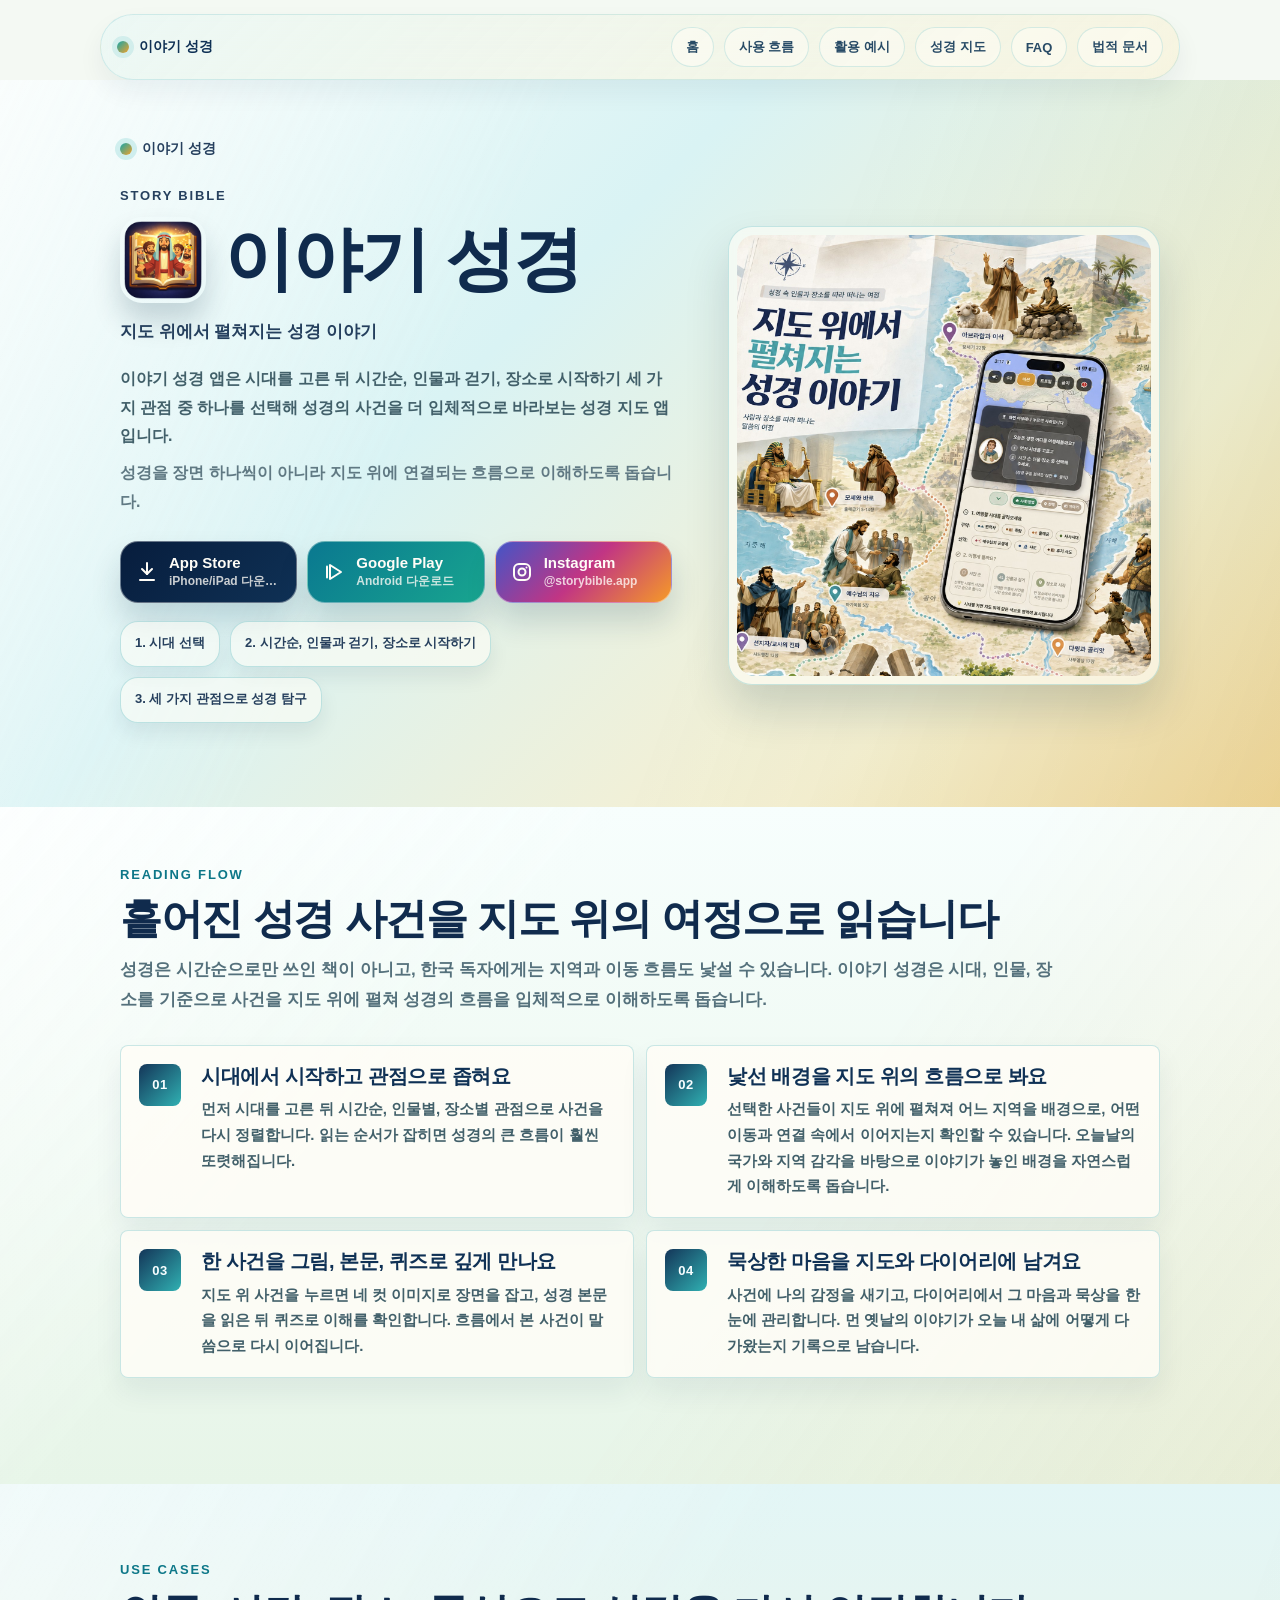
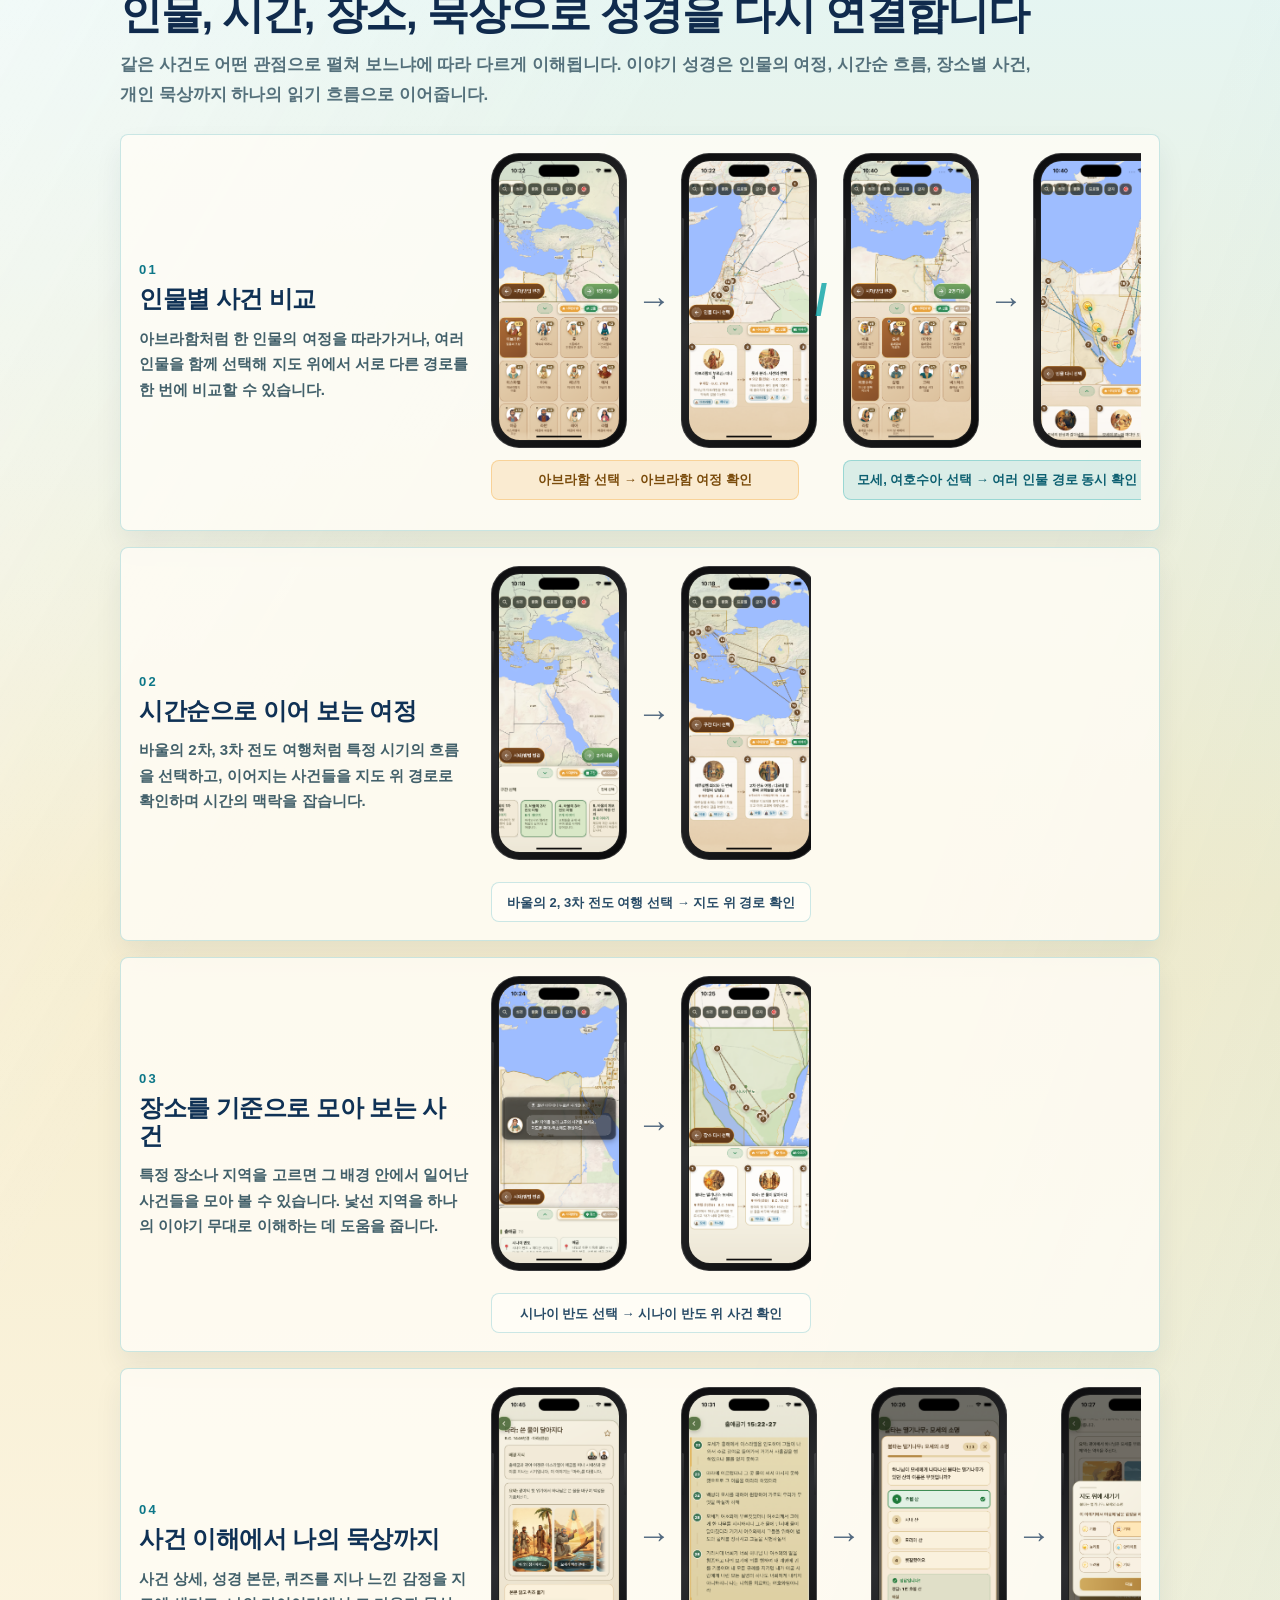
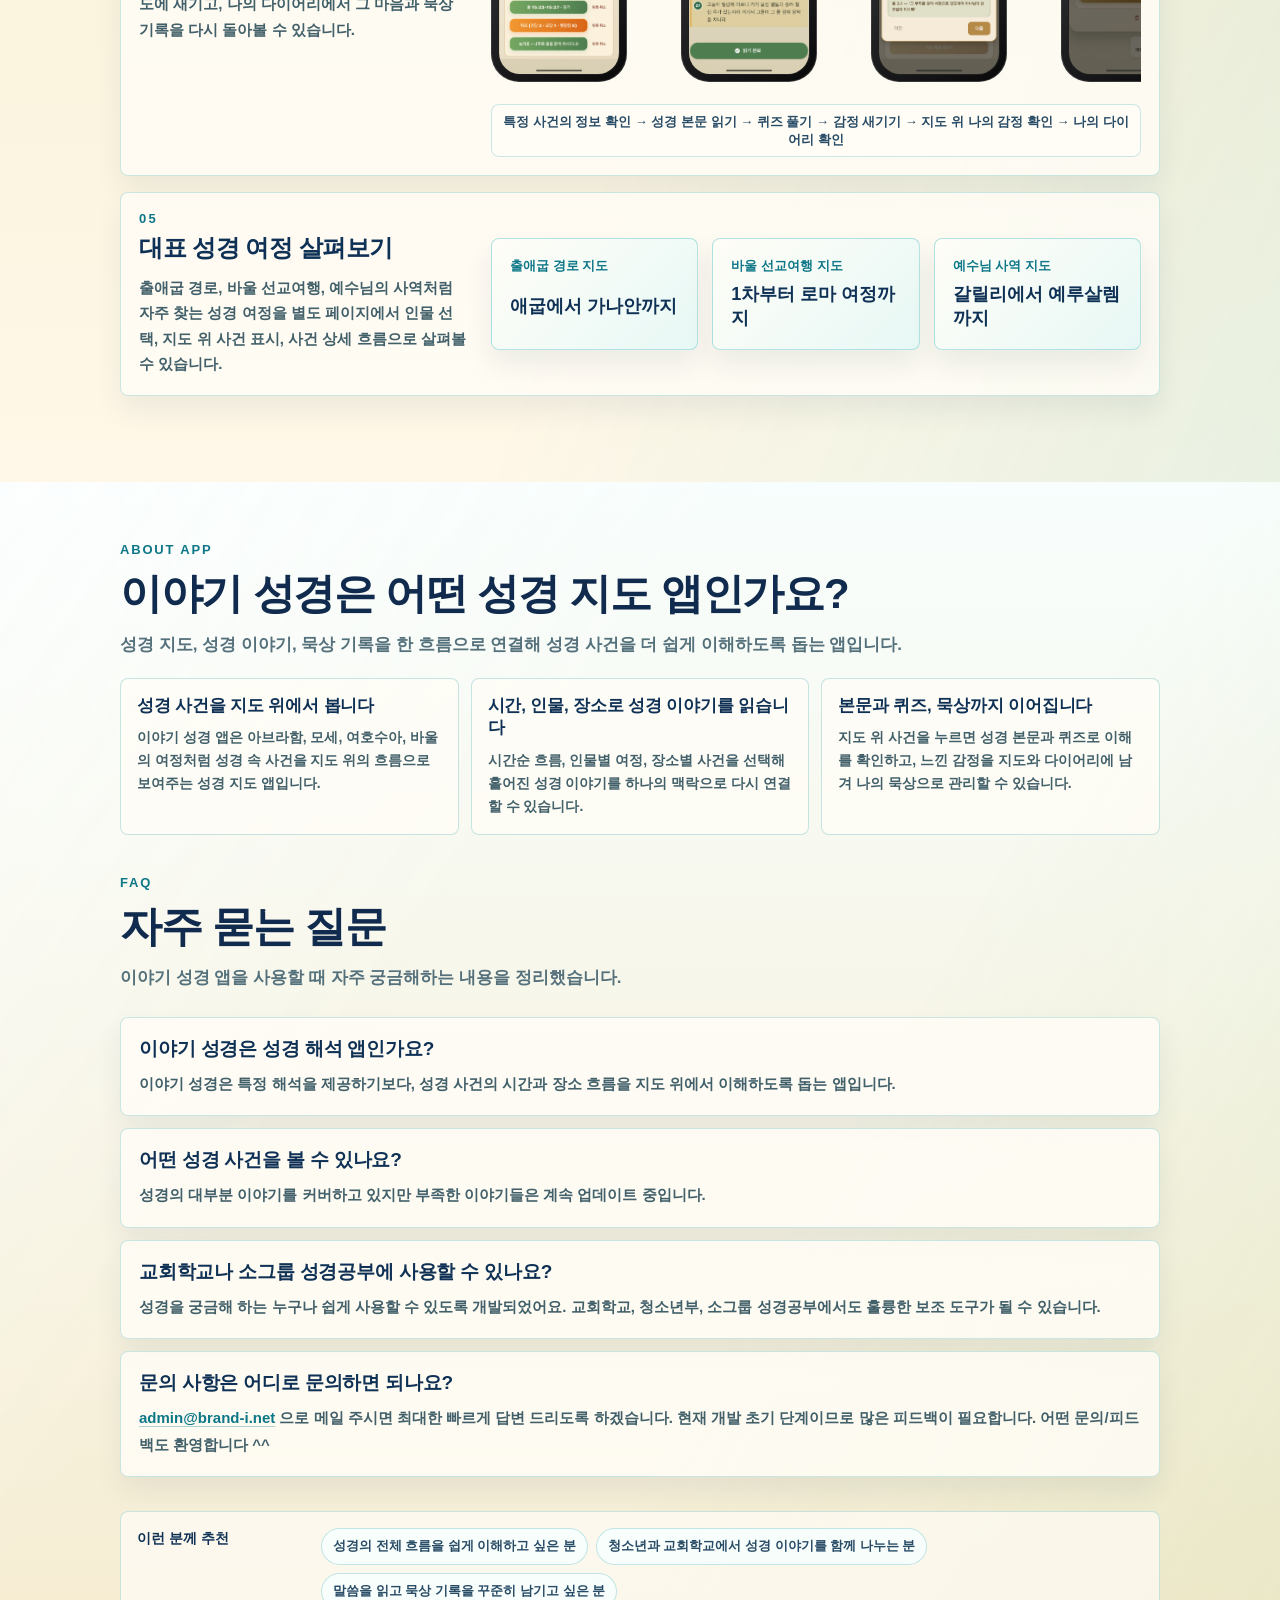
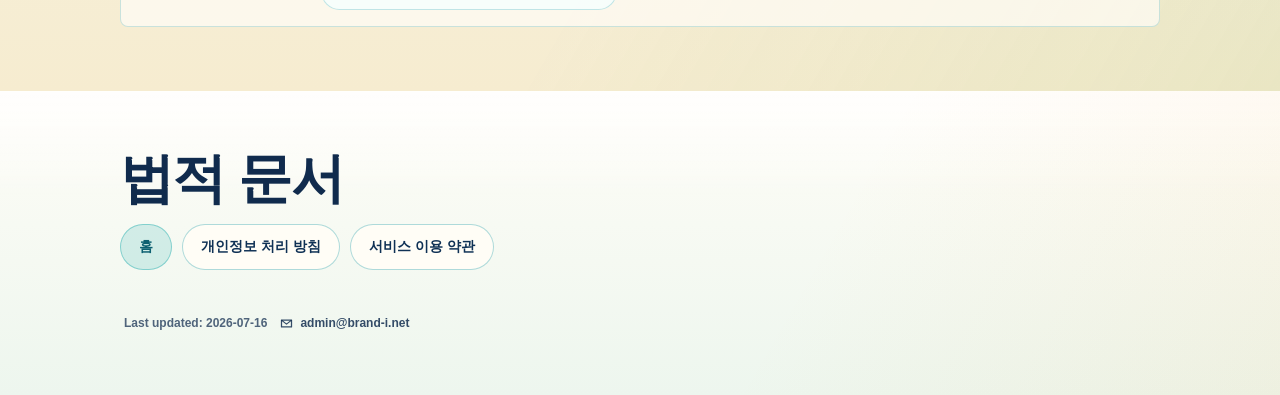
==== commit 878b00a6: "added google analytics and crashlytics info" ====
--- a/index.html
+++ b/index.html
@@ -26,7 +26,11 @@
     <meta property="og:url" content="https://brand-i-admin.github.io/story-bible-pages/" />
     <meta
       property="og:image"
-      content="https://brand-i-admin.github.io/story-bible-pages/assets/story-bible-og-20260714.jpg"
+      content="https://brand-i-admin.github.io/story-bible-pages/assets/story-bible-og-20260714.jpg?v=4bc1d70"
+    />
+    <meta
+      property="og:image:secure_url"
+      content="https://brand-i-admin.github.io/story-bible-pages/assets/story-bible-og-20260714.jpg?v=4bc1d70"
     />
     <meta property="og:image:type" content="image/jpeg" />
     <meta property="og:image:width" content="1200" />
@@ -41,7 +45,7 @@
     />
     <meta
       name="twitter:image"
-      content="https://brand-i-admin.github.io/story-bible-pages/assets/story-bible-og-20260714.jpg"
+      content="https://brand-i-admin.github.io/story-bible-pages/assets/story-bible-og-20260714.jpg?v=4bc1d70"
     />
 
     <script type="application/ld+json">
@@ -546,7 +550,7 @@
           </section>
 
           <p class="footer">
-            <span>Last updated: 2026-06-25</span>
+            <span>Last updated: 2026-07-16</span>
             <a class="footer-contact" href="mailto:admin@brand-i.net">
               <svg class="footer-icon" viewBox="0 0 24 24" aria-hidden="true">
                 <path d="M4 6.5h16v11H4z" />
